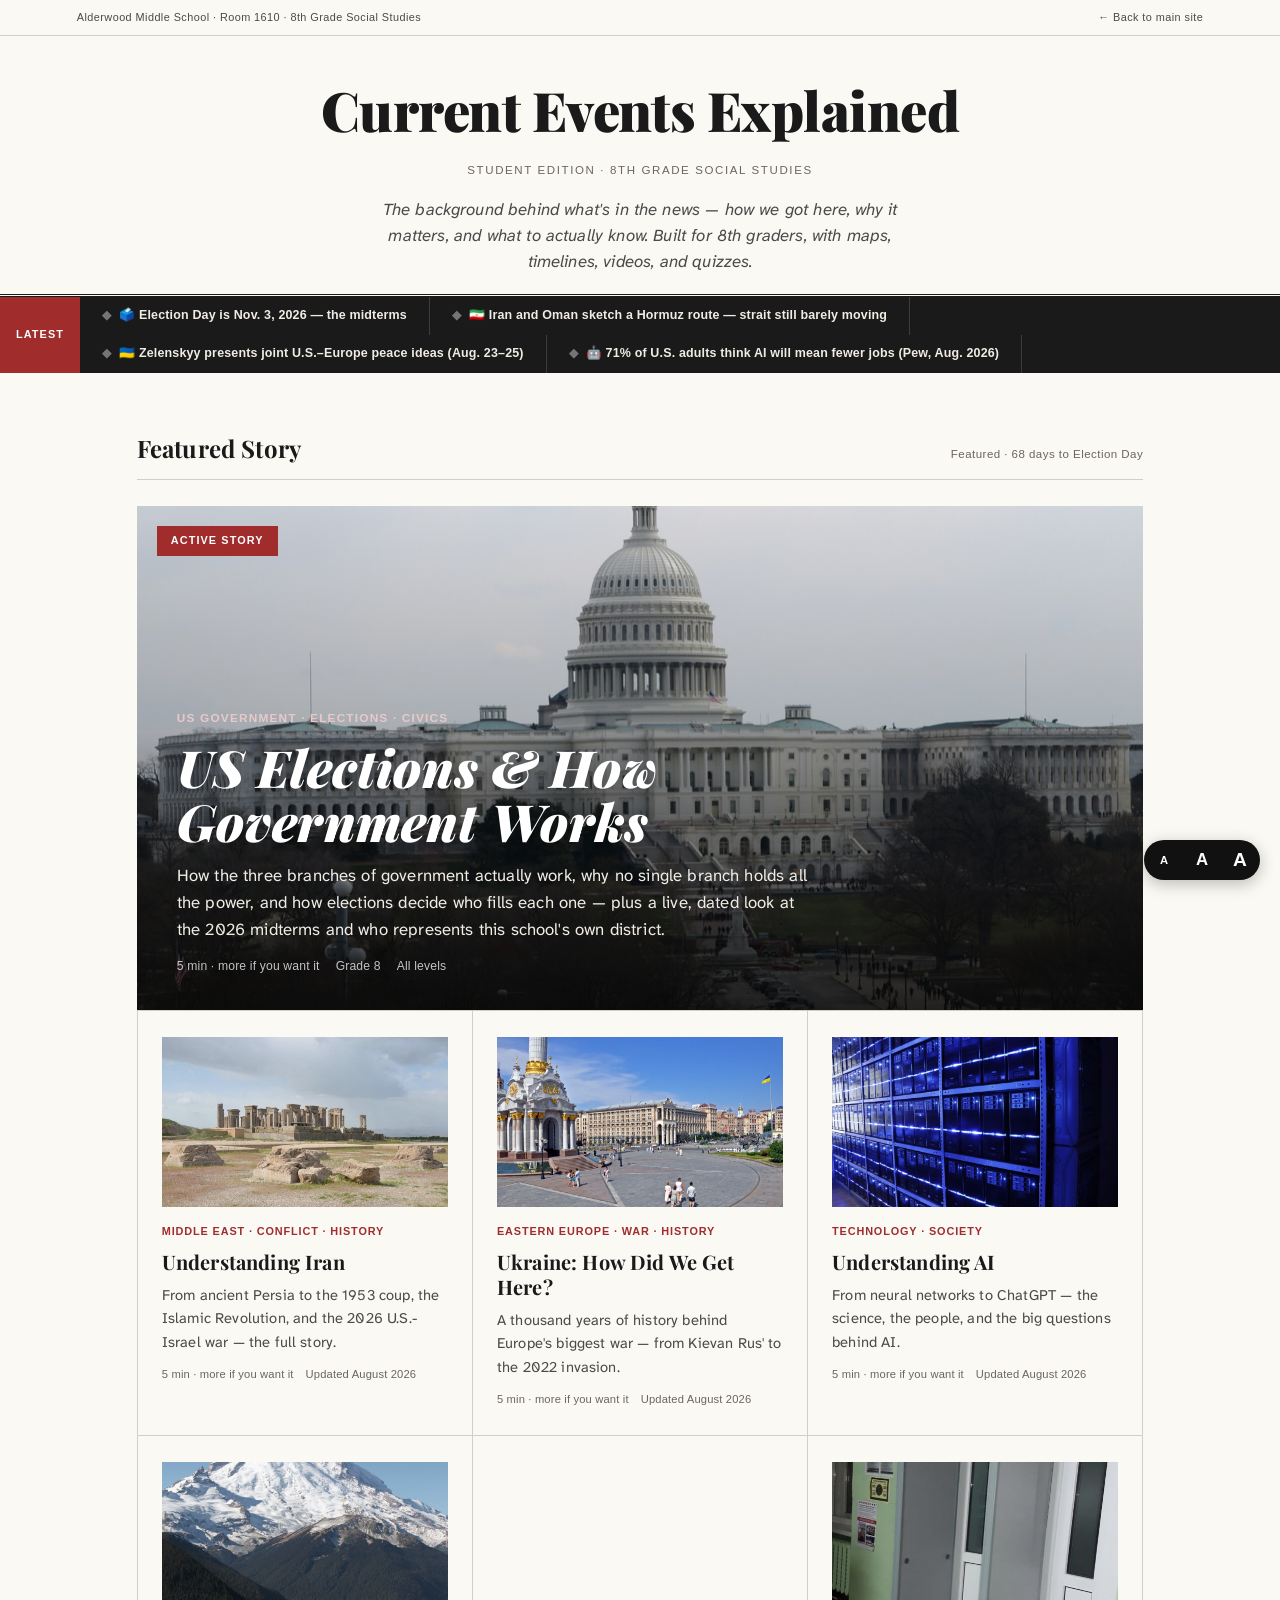
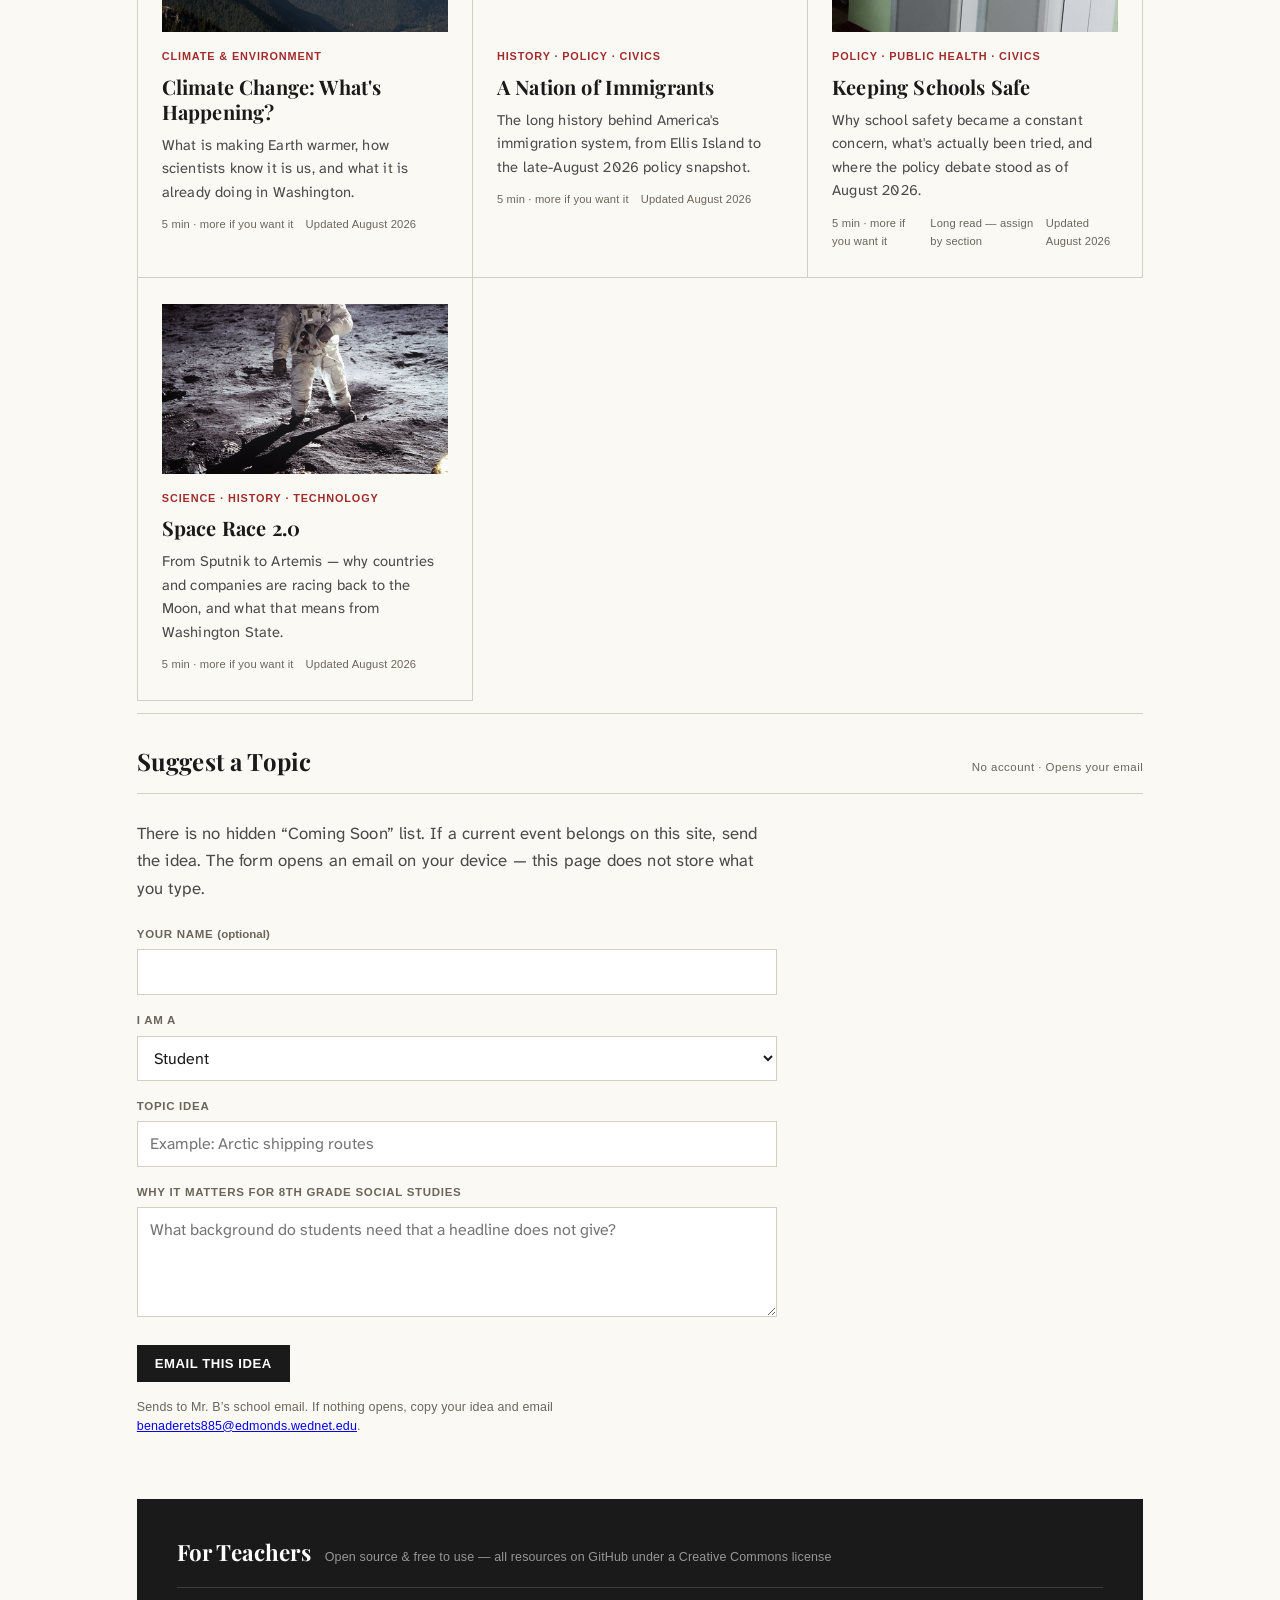
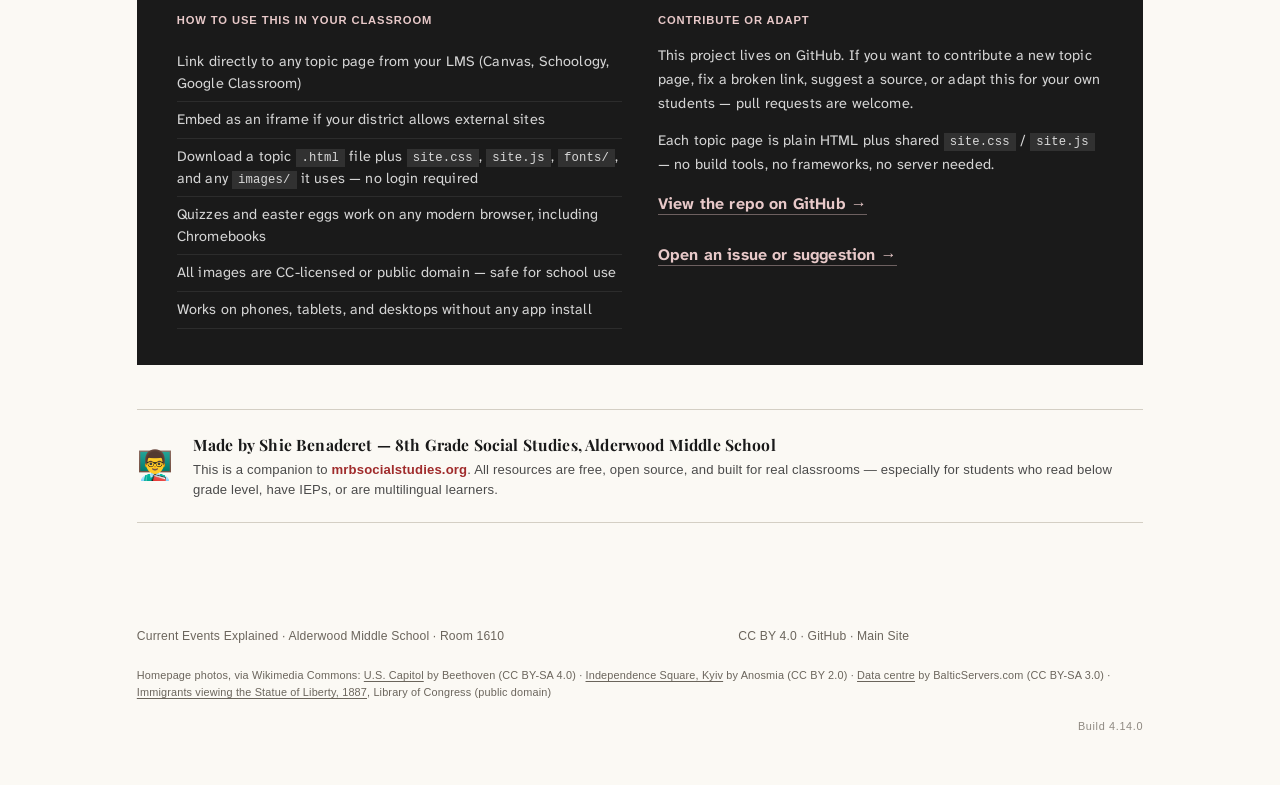
==== index.html @ 0e038664 "feat: identify and credit 5 of the 9 uncredited images by perceptual match The instruction was to ke" ====
<!DOCTYPE html>
<html lang="en">
<head>
<meta charset="UTF-8">
<meta name="viewport" content="width=device-width, initial-scale=1.0">
<title>Current Events Explained — Alderwood Middle School Social Studies</title>
<meta name="description" content="Free, student-friendly explainers on the background behind current events. Made by an 8th grade Social Studies teacher.">
<link rel="preconnect" href="https://fonts.googleapis.com">
<link rel="preconnect" href="https://fonts.gstatic.com" crossorigin>
<link href="https://fonts.googleapis.com/css2?family=Atkinson+Hyperlegible+Next:ital,wght@0,400;0,600;0,700;0,800;1,400;1,600&family=Playfair+Display:ital,wght@0,700;0,900;1,700&display=swap" rel="stylesheet">
<style>
*{box-sizing:border-box;margin:0;padding:0}
html{scroll-behavior:smooth}
:root{
  --paper:#fbf9f4; --paper-warm:#f5f1e8;
  --ink:#1a1a1a; --ink-light:#4a4a4a; --ink-faint:#6b655c;
  --rule:#d4cfc4; --rule-heavy:#1a1a1a;
  --accent:#a02c2c; --accent-ink:#6b1414; --accent-tint:#f6e9e6;
}
body{font-family:'Atkinson Hyperlegible Next','Atkinson Hyperlegible',-apple-system,Arial,sans-serif;background:var(--paper);color:var(--ink);line-height:1.6;overflow-x:hidden;overflow-wrap:break-word}

/* ══════════════ MASTHEAD ══════════════ */
.masthead-top{
  display:flex;justify-content:space-between;align-items:center;
  padding:9px 6vw;font-family:-apple-system,sans-serif;font-size:.68rem;
  letter-spacing:.04em;color:var(--ink-light);border-bottom:1px solid var(--rule);
}
.masthead-top a{color:var(--ink-light);text-decoration:none;margin-right:16px}
.masthead-top a:last-child{margin-right:0}
.masthead-top a:hover{color:var(--accent)}

.masthead{
  text-align:center;padding:30px 6vw 20px;border-bottom:3px double var(--rule-heavy);
}
.masthead .site-name{
  font-family:'Playfair Display',serif;font-weight:900;font-size:clamp(2rem,5.5vw,3.4rem);
  letter-spacing:-.01em;color:var(--ink);
}
.masthead .tagline{
  font-family:-apple-system,sans-serif;font-size:.72rem;letter-spacing:.14em;text-transform:uppercase;
  color:var(--ink-faint);margin-top:8px;
}
.masthead .subhead{
  font-family:'Atkinson Hyperlegible Next','Atkinson Hyperlegible',-apple-system,Arial,sans-serif;font-style:italic;font-size:1.05rem;
  color:var(--ink-light);max-width:560px;margin:16px auto 0;line-height:1.55;
}

/* ══════════════ TICKER ══════════════ */
.ticker{background:var(--ink);color:#fff;display:flex;align-items:stretch;flex-wrap:wrap}
.ticker-label{
  background:var(--accent);padding:9px 16px;font-family:-apple-system,sans-serif;
  font-size:.68rem;font-weight:800;letter-spacing:.1em;text-transform:uppercase;
  flex-shrink:0;display:flex;align-items:center;gap:6px;white-space:nowrap;
}
.ticker-track{flex:1;display:flex;align-items:center;min-width:0}
.ticker-inner{display:flex;flex-wrap:wrap;align-items:center;gap:0;white-space:normal}
.ticker-item{font-family:-apple-system,sans-serif;font-size:.78rem;font-weight:600;padding:9px 22px;border-right:1px solid rgba(255,255,255,.15);white-space:normal}
.ticker-item a{color:#f0ece4;text-decoration:none}
.ticker-item a:hover{color:#fff;text-decoration:underline}
.ticker-dot{color:rgba(255,255,255,.4);margin-right:8px}

main{max-width:1160px;margin:0 auto;padding:0 6vw 80px}

/* ══════════════ SECTION FLAGS ══════════════ */
.section-flag{
  display:flex;align-items:baseline;gap:14px;margin:56px 0 26px;padding-bottom:12px;
  border-bottom:1px solid var(--rule);
}
.section-flag h2{
  font-family:'Playfair Display',serif;font-weight:700;font-size:1.5rem;
}
.section-flag .flag-note{
  font-family:-apple-system,sans-serif;font-size:.72rem;color:var(--ink-faint);
  letter-spacing:.04em;margin-left:auto;
}

/* ══════════════ FEATURED STORY — the "lead," largest headline on the page ══════════════ */
.lead-story{display:block;text-decoration:none;color:inherit;position:relative}
.lead-photo{position:relative;height:56vh;min-height:340px;overflow:hidden}
.lead-photo img{width:100%;height:100%;object-fit:cover;display:block}
.lead-story:hover .lead-badge,.lead-story:focus-visible .lead-badge{background:var(--accent-ink)}
.lead-story:focus-visible{outline:3px solid var(--accent);outline-offset:3px}
.lead-photo-overlay{
  position:absolute;inset:0;
  background:linear-gradient(180deg,rgba(10,10,10,.05) 0%,rgba(10,10,10,.2) 45%,rgba(8,8,8,.85) 100%);
}
.lead-badge{
  position:absolute;top:20px;left:20px;background:var(--accent);color:#fff;
  font-family:-apple-system,sans-serif;font-size:.68rem;font-weight:800;letter-spacing:.1em;
  text-transform:uppercase;padding:6px 14px;
}
.lead-text{position:absolute;left:0;right:0;bottom:0;padding:32px 40px 34px;max-width:820px}
.lead-kicker{
  font-family:-apple-system,sans-serif;font-size:.74rem;font-weight:800;letter-spacing:.1em;
  text-transform:uppercase;color:#e8c9c9;margin-bottom:12px;
}
.lead-text h3{
  font-family:'Playfair Display',serif;font-weight:900;font-style:italic;
  font-size:clamp(2rem,4.5vw,3.2rem);line-height:1.06;color:#fff;
  text-shadow:0 2px 20px rgba(0,0,0,.35);margin-bottom:14px;
}
.lead-dek{
  font-family:'Atkinson Hyperlegible Next','Atkinson Hyperlegible',-apple-system,Arial,sans-serif;font-size:1.05rem;line-height:1.6;
  color:#f0ece4;margin-bottom:14px;max-width:640px;
}
.lead-meta{
  font-family:-apple-system,sans-serif;font-size:.76rem;color:rgba(255,255,255,.75);
  display:flex;gap:16px;flex-wrap:wrap;
}

/* ══════════════ SECOND TIER — medium blocks, flexible wrap ══════════════ */
.tier-two{display:grid;grid-template-columns:repeat(auto-fit,minmax(260px,1fr));gap:0;border-top:1px solid var(--rule);border-left:1px solid var(--rule)}
.tier-card{
  display:block;text-decoration:none;color:inherit;padding:26px 24px;
  border-right:1px solid var(--rule);border-bottom:1px solid var(--rule);
}
.tier-photo{height:170px;overflow:hidden;margin-bottom:16px}
.tier-photo img{width:100%;height:100%;object-fit:cover;display:block;filter:grayscale(15%);transition:filter .2s}
.tier-card:hover .tier-photo img{filter:grayscale(0)}
.tier-kicker{
  font-family:-apple-system,sans-serif;font-size:.68rem;font-weight:800;letter-spacing:.08em;
  text-transform:uppercase;color:var(--accent);margin-bottom:8px;
}
.tier-card h3{
  font-family:'Playfair Display',serif;font-weight:700;font-size:1.25rem;line-height:1.25;
  margin-bottom:10px;
}
.tier-card p{font-size:.92rem;line-height:1.6;color:var(--ink-light);margin-bottom:12px}
.tier-meta{font-family:-apple-system,sans-serif;font-size:.7rem;color:var(--ink-faint);display:flex;gap:12px}
@media (max-width:860px){
  .tier-two{grid-template-columns:1fr;border-left:none}
  .tier-card{border-right:none}
}

/* ══════════════ SUGGEST A TOPIC ══════════════ */
.suggest-block{margin-top:12px;padding:28px 0 8px;border-top:1px solid var(--rule)}
.suggest-lede{font-size:1.05rem;line-height:1.65;color:var(--ink-light);max-width:640px;margin:0 0 22px}
.suggest-form{display:grid;gap:16px;max-width:640px}
.suggest-form label{display:block;font-family:-apple-system,sans-serif;font-size:.72rem;font-weight:800;letter-spacing:.06em;text-transform:uppercase;color:var(--ink-faint);margin-bottom:6px}
.suggest-form input,.suggest-form select,.suggest-form textarea{
  width:100%;padding:10px 12px;border:1px solid var(--rule);background:#fff;color:var(--ink);
  font-family:'Atkinson Hyperlegible Next','Atkinson Hyperlegible',-apple-system,Arial,sans-serif;font-size:1rem;line-height:1.5;
}
.suggest-form textarea{min-height:110px;resize:vertical}
.suggest-form input:focus,.suggest-form select:focus,.suggest-form textarea:focus{
  outline:2px solid var(--accent);outline-offset:2px;border-color:var(--accent);
}
.suggest-actions{display:flex;flex-wrap:wrap;gap:12px;align-items:center;margin-top:4px}
.suggest-form button{
  background:var(--ink);color:#fff;border:none;padding:11px 18px;
  font-family:-apple-system,sans-serif;font-size:.82rem;font-weight:800;letter-spacing:.04em;
  text-transform:uppercase;cursor:pointer;
}
.suggest-form button:hover{background:var(--accent)}
.suggest-note{font-family:-apple-system,sans-serif;font-size:.78rem;color:var(--ink-faint);line-height:1.5;margin:0}
.suggest-status[hidden]{display:none}
.suggest-status{font-family:-apple-system,sans-serif;font-size:.86rem;color:var(--ink-light);line-height:1.55;margin:0}

/* ══════════════ TEACHER SECTION ══════════════ */
.teacher{margin-top:56px;padding:36px 40px;background:var(--ink);color:#f0ece4}
.teacher-head{display:flex;align-items:baseline;gap:14px;margin-bottom:24px;padding-bottom:16px;border-bottom:1px solid rgba(255,255,255,.15)}
.teacher-head h2{font-family:'Playfair Display',serif;font-weight:700;font-size:1.4rem;color:#fff}
.teacher-head p{font-family:-apple-system,sans-serif;font-size:.78rem;color:rgba(255,255,255,.55)}
.teacher-grid{display:grid;grid-template-columns:1fr 1fr;gap:36px}
.teacher-col h4{
  font-family:-apple-system,sans-serif;font-size:.7rem;font-weight:800;letter-spacing:.08em;
  text-transform:uppercase;color:#e8c9c9;margin-bottom:14px;
}
.teacher-col ul{list-style:none}
.teacher-col li{font-size:.9rem;color:rgba(255,255,255,.82);padding:7px 0;border-bottom:1px solid rgba(255,255,255,.08);line-height:1.5}
.teacher-col p{font-size:.9rem;color:rgba(255,255,255,.82);line-height:1.65;margin-bottom:14px}
.teacher-col a{color:#e8c9c9;font-weight:700;text-decoration:none;border-bottom:1px solid rgba(232,201,201,.4)}
.teacher-col a:hover{color:#fff;border-color:#fff}
.teacher-col code{background:rgba(255,255,255,.1);padding:2px 6px;font-family:monospace;font-size:.85em}
@media (max-width:760px){.teacher-grid{grid-template-columns:1fr}}

/* ══════════════ ABOUT / FOOTER ══════════════ */
.about{
  margin-top:44px;padding:22px 0;border-top:1px solid var(--rule);border-bottom:1px solid var(--rule);
  display:flex;align-items:center;gap:20px;
}
.about .avatar{font-size:1.8rem;flex-shrink:0}
.about h4{font-family:'Playfair Display',serif;font-weight:700;font-size:.98rem;margin-bottom:3px}
.about p{font-family:-apple-system,sans-serif;font-size:.82rem;color:var(--ink-light);line-height:1.55}
.about a{color:var(--accent);text-decoration:none;font-weight:700}

footer{
  max-width:1160px;margin:0 auto;padding:24px 6vw 50px;
  display:flex;justify-content:space-between;flex-wrap:wrap;gap:10px;
  font-family:-apple-system,sans-serif;font-size:.76rem;color:var(--ink-faint);
}
footer a{color:var(--ink-faint);text-decoration:none}
footer a:hover{color:var(--accent)}

</style>
<link rel="stylesheet" href="site.css?v=4.14.0">
</head>
<body>
<a class="skip-link" href="#main-content">Skip to main content</a>


<div class="masthead-top">
  <span>Alderwood Middle School · Room 1610 · 8th Grade Social Studies</span>
  <a href="https://mrbsocialstudies.org" target="_blank">← Back to main site</a>
</div>

<div class="masthead">
  <div class="site-name">Current Events Explained</div>
  <div class="tagline">Student Edition · 8th Grade Social Studies</div>
  <p class="subhead">The background behind what's in the news — how we got here, why it matters, and what to actually know. Built for 8th graders, with maps, timelines, videos, and quizzes.</p>
</div>

<div class="ticker">
  <div class="ticker-label">Latest</div>
  <div class="ticker-track"><div class="ticker-inner" id="tickerInner"></div></div>
</div>

<main id="main-content" tabindex="-1">

  <!-- ═══════════ LEAD STORY (largest headline on the page) ═══════════ -->
  <div class="section-flag" id="topics">
    <h2>Featured Story</h2>
    <span class="flag-note">Featured · 68 days to Election Day</span>
  </div>

  <a href="us-elections.html" class="lead-story" data-parts="9">
    <div class="lead-photo">
      <img src="images/capitol-featured.jpg" alt="The U.S. Capitol building's west front, Washington, D.C." onerror="this.style.background='linear-gradient(135deg,#2e3d49,#1a2a4a)'" loading="lazy" decoding="async">
      <div class="lead-photo-overlay"></div>
      <div class="lead-badge">Active Story</div>
      <div class="lead-text">
        <div class="lead-kicker">US Government · Elections · Civics</div>
        <h3>US Elections &amp; How Government Works</h3>
        <p class="lead-dek">How the three branches of government actually work, why no single branch holds all the power, and how elections decide who fills each one — plus a live, dated look at the 2026 midterms and who represents this school's own district.</p>
        <div class="lead-meta">
          <span>5 min · more if you want it</span>
          <span>Grade 8</span>
          <span>All levels</span>
        </div>
      </div>
    </div>
  </a>

  <!-- ═══════════ SECOND TIER: live topics ═══════════ -->
  <div class="tier-two">
    <a href="iran.html" class="tier-card" data-parts="10">
      <div class="tier-photo"><img src="images/persepolis.jpg" alt="Persepolis ruins, Iran" onerror="this.parentElement.style.background='linear-gradient(135deg,#a02c2c,#6b1414)'" loading="lazy" decoding="async"></div>
      <div class="tier-kicker">Middle East · Conflict · History</div>
      <h3>Understanding Iran</h3>
      <p>From ancient Persia to the 1953 coup, the Islamic Revolution, and the 2026 U.S.-Israel war — the full story.</p>
      <div class="tier-meta"><span>5 min · more if you want it</span><span>Updated August 2026</span></div>
    </a>
    <a href="ukraine.html" class="tier-card" data-parts="12">
      <div class="tier-photo"><img src="images/ukraine-card.jpg" alt="Independence Square, Kyiv, Ukraine" onerror="this.parentElement.style.background='linear-gradient(135deg,#1a1a2e,#16213e)'" loading="lazy" decoding="async"></div>
      <div class="tier-kicker">Eastern Europe · War · History</div>
      <h3>Ukraine: How Did We Get Here?</h3>
      <p>A thousand years of history behind Europe's biggest war — from Kievan Rus' to the 2022 invasion.</p>
      <div class="tier-meta"><span>5 min · more if you want it</span><span>Updated August 2026</span></div>
    </a>
    <a href="ai.html" class="tier-card" data-parts="13">
      <div class="tier-photo"><img src="images/ai-card.jpg" alt="Rows of servers in a data centre — the kind of computer room AI systems run in" onerror="this.parentElement.style.background='linear-gradient(135deg,#0f172a,#1e1b4b)'" loading="lazy" decoding="async"></div>
      <div class="tier-kicker">Technology · Society</div>
      <h3>Understanding AI</h3>
      <p>From neural networks to ChatGPT — the science, the people, and the big questions behind AI.</p>
      <div class="tier-meta"><span>5 min · more if you want it</span><span>Updated August 2026</span></div>
    </a>
    <a href="climate-change.html" class="tier-card" data-parts="10">
      <div class="tier-photo"><img src="images/mount-rainier-glaciers.jpg" alt="The glaciers of Mount Rainier, Washington" onerror="this.parentElement.style.background='linear-gradient(135deg,#2e3d49,#0d2430)'" loading="lazy" decoding="async"></div>
      <div class="tier-kicker">Climate &amp; Environment</div>
      <h3>Climate Change: What's Happening?</h3>
      <p>What is making Earth warmer, how scientists know it is us, and what it is already doing in Washington.</p>
      <div class="tier-meta"><span>5 min · more if you want it</span><span>Updated August 2026</span></div>
    </a>
    <a href="immigration.html" class="tier-card" data-parts="11">
      <div class="tier-photo"><img src="images/immigrants-statue-of-liberty-1887.jpg" alt="Immigrants on the steerage deck view the Statue of Liberty, 1887" onerror="this.parentElement.style.background='linear-gradient(135deg,#3a2f1e,#1a2a4a)'" loading="lazy" decoding="async"></div>
      <div class="tier-kicker">History · Policy · Civics</div>
      <h3>A Nation of Immigrants</h3>
      <p>The long history behind America's immigration system, from Ellis Island to the late-August 2026 policy snapshot.</p>
      <div class="tier-meta"><span>5 min · more if you want it</span><span>Updated August 2026</span></div>
    </a>
    <a href="gun-violence.html" class="tier-card" data-parts="11">
      <div class="tier-photo"><img src="images/school-metal-detector.jpg" alt="A walk-through metal detector installed at a school entrance" onerror="this.parentElement.style.background='linear-gradient(135deg,#3a4048,#1a1a1a)'" loading="lazy" decoding="async"></div>
      <div class="tier-kicker">Policy · Public Health · Civics</div>
      <h3>Keeping Schools Safe</h3>
      <p>Why school safety became a constant concern, what's actually been tried, and where the policy debate stood as of August 2026.</p>
      <div class="tier-meta"><span>5 min · more if you want it</span><span>Long read — assign by section</span><span>Updated August 2026</span></div>
    </a>
    <a href="space-race.html" class="tier-card" data-parts="9">
      <div class="tier-photo"><img src="images/space-race-card.jpg" alt="Buzz Aldrin on the Moon during Apollo 11" onerror="this.parentElement.style.background='linear-gradient(135deg,#1a1a2e,#4a3c28)'" loading="lazy" decoding="async"></div>
      <div class="tier-kicker">Science · History · Technology</div>
      <h3>Space Race 2.0</h3>
      <p>From Sputnik to Artemis — why countries and companies are racing back to the Moon, and what that means from Washington State.</p>
      <div class="tier-meta"><span>5 min · more if you want it</span><span>Updated August 2026</span></div>
    </a>
  </div>

  <section class="suggest-block" id="suggest" aria-labelledby="suggest-heading">
    <div class="section-flag" style="margin-top:0">
      <h2 id="suggest-heading">Suggest a Topic</h2>
      <span class="flag-note">No account · Opens your email</span>
    </div>
    <p class="suggest-lede">There is no hidden “Coming Soon” list. If a current event belongs on this site, send the idea. The form opens an email on your device — this page does not store what you type.</p>
    <form id="suggest-form" class="suggest-form">
      <div>
        <label for="suggest-name">Your name <span style="font-weight:600;letter-spacing:0;text-transform:none;color:var(--ink-faint)">(optional)</span></label>
        <input id="suggest-name" name="sname" type="text" autocomplete="name" maxlength="80">
      </div>
      <div>
        <label for="suggest-role">I am a</label>
        <select id="suggest-role" name="role">
          <option value="student">Student</option>
          <option value="teacher">Teacher</option>
          <option value="parent">Parent / family</option>
          <option value="other">Other</option>
        </select>
      </div>
      <div>
        <label for="suggest-topic">Topic idea</label>
        <input id="suggest-topic" name="topic" type="text" required maxlength="120" placeholder="Example: Arctic shipping routes">
      </div>
      <div>
        <label for="suggest-why">Why it matters for 8th grade Social Studies</label>
        <textarea id="suggest-why" name="why" required maxlength="800" placeholder="What background do students need that a headline does not give?"></textarea>
      </div>
      <div class="suggest-actions">
        <button type="submit">Email this idea</button>
      </div>
      <p class="suggest-note">Sends to Mr. B’s school email. If nothing opens, copy your idea and email <a href="mailto:benaderets885@edmonds.wednet.edu?subject=Current%20Events%20Explained%20%E2%80%94%20Topic%20Suggestion">benaderets885@edmonds.wednet.edu</a>.</p>
      <p class="suggest-status" id="suggest-status" hidden role="status"></p>
    </form>
  </section>

  <!-- ═══════════ TEACHER SECTION ═══════════ -->
  <div class="teacher" id="teachers">
    <div class="teacher-head">
      <h2>For Teachers</h2>
      <p>Open source &amp; free to use — all resources on GitHub under a Creative Commons license</p>
    </div>
    <div class="teacher-grid">
      <div class="teacher-col">
        <h4>How to Use This in Your Classroom</h4>
        <ul>
          <li>Link directly to any topic page from your LMS (Canvas, Schoology, Google Classroom)</li>
          <li>Embed as an iframe if your district allows external sites</li>
          <li>Download a topic <code>.html</code> file plus <code>site.css</code>, <code>site.js</code>, <code>fonts/</code>, and any <code>images/</code> it uses — no login required</li>
          <li>Quizzes and easter eggs work on any modern browser, including Chromebooks</li>
          <li>All images are CC-licensed or public domain — safe for school use</li>
          <li>Works on phones, tablets, and desktops without any app install</li>
        </ul>
      </div>
      <div class="teacher-col">
        <h4>Contribute or Adapt</h4>
        <p>This project lives on GitHub. If you want to contribute a new topic page, fix a broken link, suggest a source, or adapt this for your own students — pull requests are welcome.</p>
        <p>Each topic page is plain HTML plus shared <code>site.css</code> / <code>site.js</code> — no build tools, no frameworks, no server needed.</p>
        <a href="https://github.com/shiebenaderet/current-events" target="_blank">View the repo on GitHub →</a><br><br>
        <a href="https://github.com/shiebenaderet/current-events/issues/new" target="_blank">Open an issue or suggestion →</a>
      </div>
    </div>
  </div>

  <!-- ═══════════ ABOUT ═══════════ -->
  <div class="about">
    <span class="avatar">👨‍🏫</span>
    <div>
      <h4>Made by Shie Benaderet — 8th Grade Social Studies, Alderwood Middle School</h4>
      <p>This is a companion to <a href="https://mrbsocialstudies.org" target="_blank">mrbsocialstudies.org</a>. All resources are free, open source, and built for real classrooms — especially for students who read below grade level, have IEPs, or are multilingual learners.</p>
    </div>
  </div>

</main>

<footer>
  <span>Current Events Explained · Alderwood Middle School · Room 1610</span>
  <span>
    <a href="https://creativecommons.org/licenses/by/4.0/" target="_blank">CC BY 4.0</a> ·
    <a href="https://github.com/shiebenaderet/current-events" target="_blank">GitHub</a> ·
    <a href="https://mrbsocialstudies.org" target="_blank">Main Site</a>
  </span>
<br><span class="img-credit">Homepage photos, via Wikimedia Commons:
        <a href="https://commons.wikimedia.org/wiki/File:2018-03-25_%E2%80%93_United_States_Capitol_West_Front,_viewed_from_the_Newseum_terrace_%E2%80%93_Washington,_D.C.,_United_States.jpg" target="_blank">U.S. Capitol</a> by Beethoven (CC BY-SA 4.0) ·
        <a href="https://commons.wikimedia.org/wiki/File:Kiev%27s_Independence_Square.jpg" target="_blank">Independence Square, Kyiv</a> by Anosmia (CC BY 2.0) ·
        <a href="https://commons.wikimedia.org/wiki/File:BalticServers_data_center.jpg" target="_blank">Data centre</a> by BalticServers.com (CC BY-SA 3.0) ·
        <a href="https://commons.wikimedia.org/wiki/File:New_York_-_Welcome_to_the_land_of_freedom_-_An_ocean_steamer_passing_the_Statue_of_Liberty-_Scene_on_the_steerage_deck_-_from_a_sketch_by_a_staff_artist._LCCN97502086.jpg" target="_blank">Immigrants viewing the Statue of Liberty, 1887</a>, Library of Congress (public domain)</span>
      <br><span class="build-version">Build 4.14.0</span></footer>

<script>
const headlines = [
  {text:'🗳️ Election Day is Nov. 3, 2026 — the midterms', href:'us-elections.html', until:'2026-11-03', prefix:'🗳️ ', suffix:' until Election Day — Nov. 3, 2026 midterms'},
  {text:'🇮🇷 Iran and Oman sketch a Hormuz route — strait still barely moving', href:'iran.html'},
  {text:'🇺🇦 Zelenskyy presents joint U.S.–Europe peace ideas (Aug. 23–25)', href:'ukraine.html#now'},
  {text:'🤖 71% of U.S. adults think AI will mean fewer jobs (Pew, Aug. 2026)', href:'ai.html#jobs'},
  {text:'🔥 WA wildfires top 800,000 acres — 3rd-worst season since 2015', href:'climate-change.html'},
  {text:'🚀 NEW: Space Race 2.0 — the Moon, Mars, and who gets there', href:'space-race.html'},
];
/* A headline carrying `until` counts down instead of stating a typed number.
   This ticker previously read "68 days until Election Day", which was true
   the day it was written and wrong every day after -- the same decay the
   elections page itself had. The date is the only thing stored; the count is
   derived. If the date has passed, the plain `text` is used, which stays
   true forever. */
function tickerText(h) {
  if (!h.until) return h.text;
  const p = h.until.split('-');
  // Local midnight, not UTC: new Date('2026-11-03') parses as UTC and lands
  // a day early for every reader west of Greenwich, which is all of them.
  const target = new Date(+p[0], +p[1] - 1, +p[2]);
  const now = new Date();
  const today = new Date(now.getFullYear(), now.getMonth(), now.getDate());
  const days = Math.round((target - today) / 86400000);
  if (days > 1) return `${h.prefix}${days} days${h.suffix}`;
  if (days === 1) return `${h.prefix}1 day${h.suffix}`;
  return h.text;
}

// Four, not every one. This strip is a freshness signal, not a second
// navigation — the cards below already name every topic. (It used to
// render the list twice: the doubling existed only so the scrolling
// animation could loop without a visible seam, and the scrolling is gone.)
const all = headlines.slice(0, 4);
const inner = document.getElementById('tickerInner');
all.forEach(h => {
  const s = document.createElement('span');
  s.className = 'ticker-item';
  const dot = document.createElement('span');
  dot.className = 'ticker-dot';
  dot.textContent = '◆';
  const a = document.createElement('a');
  a.href = h.href;
  a.textContent = tickerText(h);
  s.appendChild(dot);
  s.appendChild(a);
  inner.appendChild(s);
});
</script>

<div class="a11y-controls">
  <div class="text-size-controls">
    <button class="ts-small" onclick="setTextSize('normal')" title="Normal text size" aria-label="Normal text size">A</button>
    <button class="ts-large" onclick="setTextSize('lg')" title="Larger text" aria-label="Larger text">A</button>
    <button class="ts-large" style="font-size:1.2rem" onclick="setTextSize('xl')" title="Largest text" aria-label="Largest text">A</button>
  </div>
</div>

<script src="site.js?v=4.14.0"></script>
</body>
</html>
---- site.css ----
/* Shared accessibility + chrome helpers for Current Events Explained.
   Page-specific palettes stay in each HTML file's :root (--accent, etc.). */

/* Atkinson Hyperlegible carries a little tracking well, and it aids the
   character disambiguation the face is designed for. Set here rather than in
   nine inline stylesheets: none of them declares letter-spacing on body, so
   there is no specificity fight to win.

   (No reduced-motion block here — the site already has one, further down
   under "Motion floor", and it is better than a blanket rule because it
   reasons about which animations carry information.) */
body{letter-spacing:.01em}

/* ── Shared design tokens─────────────────────────────────────────────────────
   Vocabulary, not layout. The audit of 2026-08-27 found 62 distinct font-size values
   site-wide (seven of them between .66 and .82rem), because eight self-contained pages
   each carry their own inline stylesheet and there was no shared scale to drift from.

   These are namespaced --ce-* so they can never collide with a page's own --accent,
   --ink or --paper, which stay inline and stay distinct per page (MEMORY.md §5).
   Component CSS still lives inline per page (MEMORY.md §1) — this file defines the
   words, not the sentences.

   Type is a 1.125 scale anchored on the reading size actually used in the articles
   (--ce-text-body 1.18rem), so adopting a token never changes prose size. */
:root{
  /* type */
  --ce-text-2xs: .68rem;
  --ce-text-xs:  .76rem;
  --ce-text-sm:  .86rem;
  --ce-text-md:  1rem;
  --ce-text-body:1.18rem;
  --ce-text-lg:  1.33rem;
  --ce-text-xl:  1.5rem;
  --ce-text-2xl: 2rem;

  /* spacing */
  --ce-space-1: 4px;
  --ce-space-2: 8px;
  --ce-space-3: 12px;
  --ce-space-4: 16px;
  --ce-space-6: 24px;
  --ce-space-8: 32px;

  /* radius — the site is a broadsheet, so these stay deliberately tight */
  --ce-radius-sm: 4px;
  --ce-radius:    8px;
  --ce-radius-pill: 50px;

  /* motion */
  --ce-motion-fast: .15s;
  --ce-motion-slow: .3s;
  --ce-ease: cubic-bezier(0.22, 1, 0.36, 1);

  /* the 44px touch floor, referenced rather than repeated */
  --ce-tap: 44px;
}

.skip-link{
  position:absolute;left:8px;top:-48px;z-index:10000;
  background:var(--ink,#1a1a1a);color:#fff;
  padding:var(--ce-space-2) 14px;font-family:-apple-system,sans-serif;
  font-size:var(--ce-text-sm);font-weight:700;text-decoration:none;
}
.skip-link:focus{top:8px;outline:2px solid #fff;outline-offset:2px}

.a11y-controls{
  position:fixed;bottom:20px;right:20px;z-index:9999;
  display:flex;flex-direction:column;align-items:flex-end;gap:var(--ce-space-2);
}
.text-size-controls button:focus-visible{
  outline:2px solid #fff;outline-offset:2px;
}
.text-size-controls{
  display:flex;align-items:center;gap:6px;background:#111;
  border-radius:var(--ce-radius-pill);padding:var(--ce-space-1);
  box-shadow:0 4px 16px rgba(0,0,0,.25);
}
.text-size-controls button{
  background:transparent;color:#fff;border:none;border-radius:50%;
  width:32px;height:32px;font-family:-apple-system,sans-serif;font-weight:800;
  cursor:pointer;display:flex;align-items:center;justify-content:center;
  position:relative;touch-action:manipulation;
}
/* The A/A/A controls read at 32px but are 44px to the thumb. These are the accessibility
   controls themselves, so the students most likely to need them include those with the
   least precise aim — an invisible hit area fixes that without enlarging the chrome.
   The 6px gap keeps adjacent expanded areas from overlapping into mis-taps. */
.text-size-controls button::after{
  content:'';position:absolute;top:50%;left:50%;
  transform:translate(-50%,-50%);
  width:var(--ce-tap);height:var(--ce-tap);
}
.text-size-controls button:hover{background:rgba(255,255,255,.15)}
.text-size-controls .ts-small{font-size:.7rem}
.text-size-controls .ts-large{font-size:1.05rem}

/* ── Tap-to-open vocabulary tooltips ──────────────────────────────────────────
   The per-page .term tooltip reveals on :hover / :focus only. Neither exists on a
   touchscreen, so on a school tablet the students who most need a word defined were
   the least likely to see it. site.js adds .is-open on tap; these rules mirror the
   per-page :hover reveal. Loaded after each page's inline <style>, so equal
   specificity wins here without touching eight inline stylesheets.

   The tooltip is presentational only — the real accessible name stays on the
   .term-desc span behind aria-describedby, which is untouched. */
.term{touch-action:manipulation}
.term.is-open::after{
  opacity:1;visibility:visible;transform:translateX(-50%) translateY(0);
}
.term.is-open::before{opacity:1;visibility:visible}

/* Larger comfortable tap area on coarse pointers, without shifting the text baseline. */
@media (pointer:coarse){
  .term{padding:2px 1px;margin:0 -1px}
}

body.text-lg .article p,
body.text-lg .article ul li,
body.text-lg .lead-dek,
body.text-lg .subhead,
body.text-lg .tier-card p{font-size:1.32rem}
body.text-lg .stat-pair .desc,
body.text-lg .stat-trio .desc{font-size:.9rem}
body.text-xl .article p,
body.text-xl .article ul li,
body.text-xl .lead-dek,
body.text-xl .subhead,
body.text-xl .tier-card p{font-size:1.5rem}
body.text-xl .stat-pair .desc,
body.text-xl .stat-trio .desc{font-size:1rem}

/* Motion floor. Page-local CSS declares its own animation (.shake on a wrong quiz
   answer, the homepage ticker, photo and toast transitions) and none of the eight inline
   stylesheets carry their own reduced-motion guard, so the shared layer has to cover them.

   .shake is quiz feedback rather than decoration, so it is neutralised rather than left
   running: the answer is already marked correct/incorrect in text and colour, so no
   information is lost when the movement is removed. */
@media (prefers-reduced-motion: reduce){
  html{scroll-behavior:auto}
  .ticker-inner{
    animation:none !important;transform:none !important;
  }
  .shake{animation:none !important}
  .lead-photo img,
  .tier-photo img,
  .progress-fill,
  .toast,
  .term::after,
  .term::before{animation:none !important;transition:none !important}
  .lead-story:hover .lead-photo img{transform:none !important}
}

/* ── "Before you read" entry blocks ───────────────────────────────────────────
   One per substantive section, between .sec-head and .article. Gives a student
   the section's spine and its real cost before they commit, which is what makes
   assigning individual sections workable.

   Defined here rather than in eight inline stylesheets because site.css loads
   after them: one rule, one place to change it. Colour comes from each page's
   own --accent, so the per-page palettes stay distinct. */
.before-read{
  max-width:700px;
  margin:0 auto;
  padding:18px 6vw 20px;
}
.before-read > p{
  font-family:'Atkinson Hyperlegible Next','Atkinson Hyperlegible',-apple-system,Arial,sans-serif;
  font-size:1.02rem;
  line-height:1.6;
  color:var(--ink-light,#4a4a4a);
  margin:0 0 10px;
}
.before-read > p:last-child{margin-bottom:0}

.br-head{
  display:flex !important;
  align-items:baseline;
  justify-content:space-between;
  gap:var(--ce-space-3,12px);
  margin-bottom:10px !important;
  padding-bottom:8px;
  border-bottom:1px solid var(--rule,#d4cfc4);
}
.br-head .tag{margin-bottom:0;color:var(--accent)}
.br-time{
  font-family:-apple-system,sans-serif;
  font-size:var(--ce-text-2xs,.68rem);
  font-weight:700;
  letter-spacing:.06em;
  text-transform:uppercase;
  color:var(--ink-faint,#6b655c);
  white-space:nowrap;
}
.br-first{
  font-family:-apple-system,sans-serif !important;
  font-size:var(--ce-text-xs,.76rem) !important;
  color:var(--ink-faint,#6b655c) !important;
}
.br-first a{color:var(--accent);font-weight:700}

/* The block is a quiet frame, not a card: a left rule matching .callout and
   .vocab, so it reads as part of the same editorial furniture. */
@media (min-width:701px){
  .before-read{
    border-left:3px solid var(--accent);
    padding-left:22px;
    margin-left:max(0px,calc(50vw - 350px));
    margin-right:auto;
    max-width:678px;
  }
}

/* The "Where Things Stand" pane is dark on every page, so the block inverts there.
   .on-dark rather than a page-specific selector, because all eight panes share it. */
.before-read.on-dark > p{color:var(--ink-light,#4a4a4a)}
.before-read.on-dark .br-head{border-bottom-color:var(--rule,#d4cfc4)}
.before-read.on-dark .br-time{color:var(--ink-faint,#6b655c)}
.before-read.on-dark .tag{color:var(--accent)}
@media (min-width:701px){
  .before-read.on-dark{border-left-color:var(--rule,#d4cfc4)}
}

/* ══ STUDY MODE ══════════════════════════════════════════════════════════
   Additive reading support. Reveals glosses that are already in the DOM and
   already read by screen readers; adds nothing to the prose itself.
   Spec: docs/plans/2026-08-28-study-mode-design.md */

.study-mode-toggle{
  display:inline-flex;align-items:center;gap:6px;
  padding:8px 14px;border:0;border-radius:4px;cursor:pointer;
  background:#333;color:#fff;
  font-family:-apple-system,sans-serif;font-size:.72rem;font-weight:700;
  letter-spacing:.03em;min-height:var(--ce-tap,44px);
}
.study-mode-toggle:hover{background:#222}
.study-mode-toggle.active{background:var(--accent,#a02c2c)}
.study-mode-toggle:focus-visible{outline:2px solid var(--accent,#a02c2c);outline-offset:2px}

/* Undo the sr-only clip so the definition renders inline, beside its term. */
body.study-mode .term-desc{
  position:static;width:auto;height:auto;
  padding:0;margin:0;overflow:visible;
  clip:auto;clip-path:none;white-space:normal;
  font-family:-apple-system,sans-serif;
  font-size:.84em;font-weight:400;line-height:1.5;
  color:var(--ink-light,#4a4a4a);
}
body.study-mode .term-desc::before{content:" — "}

/* The floating tooltip is redundant once the text is inline, and would
   otherwise cover the paragraph the reader is in. */
body.study-mode .term::after,
body.study-mode .term::before{display:none !important}
body.study-mode .term{border-bottom-style:solid;cursor:default}

/* Glosses promoted from a "Key Word" box (Task 4). */
body.study-mode .sm-gloss{
  font-family:-apple-system,sans-serif;
  font-size:.84em;color:var(--ink-light,#4a4a4a);
}
body.study-mode .sm-gloss::before{content:" — "}

/* Where a term occurs only inside a quotation, the gloss goes BESIDE the
   source, never inside it (S2). */
body.study-mode .sm-gloss-aside{
  margin:8px 0 0;padding:8px 12px;
  border-left:3px solid var(--accent,#a02c2c);
  font-family:-apple-system,sans-serif;
  font-size:.84rem;line-height:1.5;color:var(--ink-light,#4a4a4a);
}

/* Section bar (Task 5): fixed at the BOTTOM, not the top -- the site already
   has a sticky masthead and section-nav at the top, and body has
   overflow-x:hidden which breaks position:sticky for descendants anyway. */

/* Contrast fix: body.study-mode .term-desc inherits --ink-light (#4a4a4a),
   which is 1.96:1 on the dark panes (--ink #1a1a1a) used by .update-pane,
   .update-box and .focus-pane -- well under WCAG AA's 4.5:1. The site's
   original tooltip CSS already solved this exact problem per-page (see
   e.g. immigration.html's ".update-box .term::after{background:#fff;
   color:var(--ink)}"); this follows that precedent instead of inventing a
   new one. #d8d2c8 on #1a1a1a measures 11.58:1. */
body.study-mode .update-pane .term-desc,
body.study-mode .update-box .term-desc,
body.study-mode .focus-pane .term-desc{color:var(--ink-light, #4a4a4a)}

/* ── Study Mode, fix round 3 (append-only; every rule below overrides an
   earlier one by source order, at equal specificity) ─────────────────────

   1. DARK-PANE CONTRAST, COMPLETED. The override above covers .term-desc
   but not the two nodes study mode INJECTS, which inherit the same
   --ink-light (#4a4a4a). space-race's "Artemis" gloss lands inside
   .update-pane (background:var(--ink) = #1a1a1a) and measured 1.96:1 --
   the identical WCAG failure the .term-desc override was written to end.
   Same remedy, same colour: #d8d2c8 on #1a1a1a = 11.58:1. (On the ordinary
   page background, #4a4a4a on --paper #fbf9f4 = 8.42:1, unchanged.) */
body.study-mode .update-pane .sm-gloss,
body.study-mode .update-box .sm-gloss,
body.study-mode .focus-pane .sm-gloss,
body.study-mode .update-pane .sm-gloss-aside,
body.study-mode .update-box .sm-gloss-aside,
body.study-mode .focus-pane .sm-gloss-aside{color:var(--ink-light,#4a4a4a)}
/* Kept from when the panes were dark: --accent used to vanish against
   them. The panes are light as of 4.8.0 so --accent would now be fine, but
   the neutral rule is consistent with every other aside on the page and
   convention for a divider on dark is a translucent white. */
body.study-mode .update-pane .sm-gloss-aside,
body.study-mode .update-box .sm-gloss-aside,
body.study-mode .focus-pane .sm-gloss-aside{border-left-color:var(--rule,#d4cfc4)}

/* 2. FOCUS RING. The ring was outline:2px solid var(--accent) while
   .active sets background:var(--accent) -- the same colour, so a keyboard
   user saw NO focus indicator at all whenever Study Mode was on (1.00:1),
   and only ~1.7:1 when it was off. A white ring solves it regardless of
   which accent the page uses, so every button in this stack uses one.
   #fff measures 12.63:1
   on the inactive #333, and 5.76:1 on the lowest-contrast page accent
   (#2e6a9a, iran) -- every page clears 3:1 for a non-text indicator. */
.study-mode-toggle:focus-visible{outline:2px solid #fff;outline-offset:2px}


/* Collapsed, the bar is meant to be ONE line -- that was the design
   intent, but the base rule never set nowrap, so the collapsed bar`
   overrode nothing. Setting it here makes the collapsed state real and
   that rule live. min-width:0 is what lets a flex child ellipsis at all. */


@media (max-width:640px){
}

/* ── Progressive section unfold ─────────────────────────────────────────
   Native <details>. Closed, the <summary> is the card a student clicks;
   open, it shrinks to a slim collapse affordance and the section's own
   .sec-head resumes its role as the visual header.

   Tokens (--paper-warm, --accent-tint, --accent-ink) are defined per page
   in each topic's inline <style>, not here, and each topic themes --accent
   for itself — climate-change is green, us-elections navy. Fallbacks keep
   this readable if a page ever omits one. */
details.unfold { border-top: 1px solid var(--rule, #d4cfc4); margin: 0; }

/* A closed section shows nothing of itself: the tile menu above is how you
   get in, and leaving the summary rows visible stacked a second, identical
   list of seven under the seven tiles. The open section keeps its summary,
   which is how you close it again.

   .js-unfold is set by site.js. Without JS the summaries stay visible and
   are the only way to open a section, so the page still works. */
html.js-unfold details.unfold:not([open]) { border-top: none; }
html.js-unfold details.unfold:not([open]) > summary { display: none; }

/* With a card open, the card IS the view. The hero, the primer and the top
   menu are hidden so a student cannot scroll back up into them by accident;
   getting out is the card's own summary, or the menu at its end. Both are
   deliberate acts, which is the difference between a card and a long page.

   Not applied in print — the print stylesheet below shows everything, so a
   teacher still gets the whole topic on paper. */
html.card-open .article-hero,
html.card-open .landing,
html.card-open .landing-quiz,
html.card-open #unfoldCta { display: none; }
/* .points-bar deliberately stays: a student answering a card's quiz should
   see the points move, and that is exactly when it happens. */

/* An open card's summary is the way back, so it says where it goes. An
   unlabelled × reads as "dismiss this"; "Overview" tells a student they are
   returning to the list of parts, which is the thing they might want to
   glance at mid-card. The whole bar is one control. */
html.card-open details.unfold[open] > summary {
  opacity: 1;
  position: sticky; top: 0; z-index: 20;
  background: var(--paper, #fbf9f4);
  border-bottom: 1px solid var(--rule, #d4cfc4);
  padding: var(--ce-space-3, 12px) 6vw;
  margin-bottom: var(--ce-space-3, 12px);
}
/* Real text in the summary, hidden until a card is open — outside the card
   view the tiles are the navigation and a back link would point at nothing. */
.unfold-back { display: none; }
html.card-open details.unfold[open] > summary .unfold-back {
  display: inline;
  font-family: -apple-system, sans-serif;
  font-size: var(--ce-text-xs, .76rem);
  font-weight: 700; letter-spacing: .06em; text-transform: uppercase;
  color: var(--accent-ink, #6b1414);
  padding-right: var(--ce-space-3, 12px);
  border-right: 1px solid var(--rule, #d4cfc4);
  white-space: nowrap;
}
html.card-open details.unfold[open] > summary::after { content: none; }
html.card-open details.unfold[open] > summary .unfold-summary-title {
  font-weight: 700;
}
details.unfold > summary {
  cursor: pointer; list-style: none; padding: 1.15rem 0;
  display: flex; align-items: baseline; gap: 0.75rem;
}
details.unfold > summary::-webkit-details-marker { display: none; }
details.unfold > summary::after {
  content: '+'; margin-left: auto; font-size: 1.35rem; line-height: 1;
  color: var(--ink-faint, #6b655c);
}
details.unfold[open] > summary::after { content: '\2212'; }
.unfold-summary-title { font-weight: 600; }
.unfold-summary-time { color: var(--ink-faint, #6b655c); font-size: 0.85rem; }
details.unfold[open] > summary { padding: 0.6rem 0; opacity: 0.65; }
details.unfold[open] > summary .unfold-summary-title { font-weight: 400; }
details.unfold > summary:focus-visible {
  outline: 2px solid var(--accent, #a02c2c); outline-offset: 3px;
}

/* ── Interactive centerpiece ────────────────────────────────────────────
   One per topic page, inside the landing layer. The shell is shared; what
   goes in .centerpiece-body is the topic's own. */
.centerpiece{
  max-width:700px;margin:var(--ce-space-6,24px) auto;padding:0 6vw;
}
.centerpiece-head{
  display:flex;align-items:baseline;gap:var(--ce-space-3,12px);
  margin-bottom:var(--ce-space-3,12px);
  padding-bottom:var(--ce-space-2,8px);
  border-bottom:1px solid var(--rule,#d4cfc4);
}
.centerpiece-title{font-weight:700;font-size:var(--ce-text-lg,1.33rem)}

.centerpiece-body{
  background:var(--paper-warm,#f5f1e8);
  border:1px solid var(--rule,#d4cfc4);
  padding:var(--ce-space-4,16px);
}
.centerpiece-label{
  display:block;
  font-family:-apple-system,sans-serif;
  font-size:var(--ce-text-xs,.76rem);
  font-weight:700;letter-spacing:.06em;text-transform:uppercase;
  color:var(--ink-faint,#6b655c);
  margin-bottom:var(--ce-space-2,8px);
}
.centerpiece-body input[type=range]{
  display:block;width:100%;margin:0 0 var(--ce-space-3,12px);
  accent-color:var(--accent,#a02c2c);min-height:var(--ce-tap,44px);
}
.centerpiece-readout{
  margin:0 0 var(--ce-space-3,12px);
  font-size:var(--ce-text-md,1rem);line-height:1.5;
  color:var(--ink,#1a1a1a);
}
.centerpiece-readout b{color:var(--accent-ink,#6b1414)}

/* The SVG must not scale to the full 700px column: its labels are sized in
   viewBox units, so a wide box magnifies 9px text into headline text. This
   is what made the first build render enormous. */
.centerpiece-svg{
  display:block;width:100%;max-width:460px;height:auto;margin:0 auto;
}
.centerpiece-note{
  font-family:-apple-system,sans-serif;
  font-size:var(--ce-text-xs,.76rem);line-height:1.5;
  color:var(--ink-faint,#6b655c);
  margin-top:var(--ce-space-2,8px);
}

/* ── Top-two primary result (us-elections centerpiece) ──────────────────
   Every bar is a certified result. Party is stated as a plain label and
   never as a colour: colouring these bars red and blue would turn an
   arithmetic demonstration into a partisan image, and the point here is
   the rule, not the teams. */
.tt-list{ list-style:none; margin:0 0 var(--ce-space-4,16px); padding:0; }
.tt-row{
  display:grid;
  grid-template-columns:minmax(7em,auto) 1fr auto;
  grid-template-areas:'name bar pct' 'party bar pct';
  align-items:center;
  gap:0 var(--ce-space-3,12px);
  padding:var(--ce-space-2,8px) 0;
  border-bottom:1px solid var(--rule,#d4cfc4);
  transition:opacity var(--ce-motion-slow,.3s) var(--ce-ease,ease);
}
.tt-row:last-child{ border-bottom:none; }
.tt-name{ grid-area:name; font-weight:700; line-height:1.2; }
.tt-party{
  grid-area:party;
  font-family:-apple-system,sans-serif;
  font-size:var(--ce-text-2xs,.68rem);
  text-transform:uppercase; letter-spacing:.06em;
  color:var(--ink-faint,#6b655c);
}
.tt-bar{
  grid-area:bar; height:14px; min-width:2px;
  width:calc(var(--pct) * 1%);
  background:var(--accent,#a02c2c);
}
.tt-pct{
  grid-area:pct;
  font-family:-apple-system,sans-serif;
  font-size:var(--ce-text-sm,.86rem); font-weight:700;
  white-space:nowrap;
}

/* Eliminated. Faded rather than removed: seeing who dropped out is the
   whole lesson, and deleting them would hide the thing being taught. */
.tt-row.is-out{ opacity:.32; }
.tt-row.is-out .tt-bar{ background:var(--ink-faint,#6b655c); }

/* The cut line sits under the second row once the rule is applied. */
.tt-list.is-cut .tt-row:nth-child(2){
  border-bottom:3px solid var(--accent,#a02c2c);
}

.tt-run{
  font:inherit; font-weight:700; cursor:pointer;
  background:var(--accent,#a02c2c); color:#fff; border:none;
  padding:var(--ce-space-3,12px) var(--ce-space-6,24px);
  min-height:var(--ce-tap,44px);
}
.tt-run:hover{ background:var(--accent-ink,#6b1414); }
.tt-run:focus-visible{ outline:2px solid var(--ink,#1a1a1a); outline-offset:2px; }

/* ── Strait of Hormuz (iran centerpiece) ────────────────────────────────
   The strait is the full width of the bar and the two shipping lanes are
   drawn inside it at the SAME scale — 2 nautical miles each within 21. They
   look tiny because they are tiny, and that is the entire point of the
   figure, so nothing here may enlarge them to make them legible.

   Lane positions: two 2nmi lanes with a 2nmi median between them, centred in
   a 21nmi strait — so the pair starts at 7.5nmi (35.71%) and the second lane
   at 11.5nmi (54.76%). Widths are set by the script from the same numbers. */
.hz-map{
  height:320px; width:100%;
  border:1px solid var(--rule,#d4cfc4);
  background:var(--paper-warm,#f5f1e8);
}
@media (max-width:560px){ .hz-map{height:250px} }
.hz-note{
  font-family:-apple-system,sans-serif;
  font-size:var(--ce-text-2xs,.68rem);
  color:var(--ink-faint,#6b655c);
  margin:var(--ce-space-1,4px) 0 var(--ce-space-3,12px);
}

/* ── Slipping deadline (space-race centerpiece) ─────────────────────────
   A year axis with one marker. When a target was withdrawn and no new one
   named, the marker is hidden rather than parked on a guessed year. */
.slip-axis{
  display:flex; justify-content:space-between;
  font-family:-apple-system,sans-serif;
  font-size:var(--ce-text-xs,.76rem); font-weight:700;
  color:var(--ink-faint,#6b655c);
  margin-bottom:var(--ce-space-1,4px);
}
.slip-track{
  position:relative; height:10px;
  background:var(--rule,#d4cfc4);
  margin-bottom:var(--ce-space-4,16px);
}
.slip-marker{
  position:absolute; top:-5px; left:0;
  width:4px; height:20px;
  background:var(--accent,#a02c2c);
  transform:translateX(-2px);
  transition:left var(--ce-motion-slow,.3s) var(--ce-ease,ease);
}
.slip-controls{
  display:flex; gap:var(--ce-space-2,8px);
  margin-bottom:var(--ce-space-3,12px);
}
.slip-btn{
  font:inherit; font-weight:700; cursor:pointer;
  background:var(--paper,#fbf9f4); color:var(--ink,#1a1a1a);
  border:1px solid var(--rule,#d4cfc4);
  padding:var(--ce-space-2,8px) var(--ce-space-4,16px);
  min-height:var(--ce-tap,44px);
}
.slip-btn:hover:not(:disabled){ background:var(--accent-tint,#f6e9e6); }
.slip-btn:disabled{ opacity:.4; cursor:not-allowed; }
.slip-btn:focus-visible{ outline:2px solid var(--accent,#a02c2c); outline-offset:2px; }

/* ── State rate comparison (gun-violence centerpiece) ───────────────────
   One scale, one marker, no colour coding by anything but position. A
   heat-map palette here would imply a judgement the data does not make. */
.centerpiece-body select{
  display:block; width:100%; font:inherit;
  padding:var(--ce-space-2,8px) var(--ce-space-3,12px);
  min-height:var(--ce-tap,44px);
  border:1px solid var(--rule,#d4cfc4);
  background:var(--paper,#fbf9f4); color:var(--ink,#1a1a1a);
  margin-bottom:var(--ce-space-4,16px);
}
.rate-track{
  position:relative; height:10px;
  background:linear-gradient(90deg,var(--rule,#d4cfc4),var(--ink-faint,#6b655c));
}
.rate-marker{
  position:absolute; top:-6px; left:0;
  width:4px; height:22px;
  background:var(--accent,#a02c2c);
  transform:translateX(-2px);
  transition:left var(--ce-motion-slow,.3s) var(--ce-ease,ease);
}
.rate-ends{
  display:flex; justify-content:space-between;
  font-family:-apple-system,sans-serif;
  font-size:var(--ce-text-2xs,.68rem);
  color:var(--ink-faint,#6b655c);
  margin:var(--ce-space-1,4px) 0 var(--ce-space-3,12px);
}

/* ── Nearest-neighbour demo (ai centerpiece) ────────────────────────────
   Examples are real buttons positioned over the canvas, so the whole thing
   is keyboard-operable and each one announces what it is and whether it is
   switched on. The canvas is decorative: everything it shows is also said
   in the readout. */
.teach-plot{
  position:relative; width:100%; max-width:300px; margin:0 auto;
  border:1px solid var(--rule,#d4cfc4); background:var(--paper,#fbf9f4);
}
.teach-plot canvas{ display:block; width:100%; height:auto; }
.teach-points{ position:absolute; inset:0; }
.teach-pt{
  position:absolute; width:18px; height:18px; padding:0;
  transform:translate(-50%,50%);
  border:2px solid var(--paper,#fbf9f4);
  border-radius:50%;
  background:var(--c,#1a1a1a);
  cursor:pointer;
}
.teach-pt.is-off{ background:transparent; border-color:var(--ink-faint,#6b655c); }
.teach-pt:focus-visible{ outline:2px solid var(--ink,#1a1a1a); outline-offset:2px; }
/* 18px reads small but the tap target is the 44px floor. */
.teach-pt::after{
  content:''; position:absolute; top:50%; left:50%;
  transform:translate(-50%,-50%);
  width:var(--ce-tap,44px); height:var(--ce-tap,44px);
}
.teach-axis{
  display:flex; justify-content:space-between;
  max-width:300px; margin:var(--ce-space-1,4px) auto var(--ce-space-3,12px);
  font-family:-apple-system,sans-serif;
  font-size:var(--ce-text-2xs,.68rem); color:var(--ink-faint,#6b655c);
}
.teach-controls{
  display:flex; gap:var(--ce-space-2,8px); flex-wrap:wrap;
  margin-bottom:var(--ce-space-3,12px);
}

/* The primer's own quiz. Sits at the end of the primer, above the tiles,
   so the student meets a choice — check what you just read, or go pick a
   part — instead of scrolling into more prose. */
.landing-quiz{
  max-width:700px;margin:0 auto;padding:0 6vw var(--ce-space-4,16px);
  display:flex;justify-content:center;
}

/* ── Section tiles ──────────────────────────────────────────────────────
   After the primer, the student picks a part rather than scrolling into a
   wall. Tiles are flat and equal-weight on purpose: no "recommended next"
   accent, because the choosing is the point. A tile checks when its quiz
   has been answered — right or wrong. The check records that the student
   worked the part; Discovery Points already track how well, separately. */
.unfold-cta { max-width: 700px; margin: 2.5rem auto 3rem; padding: 0 6vw; }
.unfold-cta[hidden] { display: none; }

.unfold-tiles-head {
  font-family: -apple-system, sans-serif;
  font-size: var(--ce-text-xs, .76rem);
  font-weight: 700; letter-spacing: .1em; text-transform: uppercase;
  color: var(--accent-ink, #6b1414);
  margin: 0 0 var(--ce-space-3, 12px);
  padding-bottom: var(--ce-space-2, 8px);
  border-bottom: 1px solid var(--rule, #d4cfc4);
}

.unfold-tiles {
  display: grid; gap: var(--ce-space-3, 12px);
  grid-template-columns: repeat(auto-fill, minmax(210px, 1fr));
}

.unfold-tile {
  display: grid;
  grid-template-columns: 1.4em 1fr;
  grid-template-areas: 'check title' '.     time';
  align-items: start;
  gap: 2px var(--ce-space-2, 8px);
  text-align: left; cursor: pointer; font: inherit;
  color: var(--ink, #1a1a1a);
  background: var(--paper-warm, #f5f1e8);
  border: 1px solid var(--rule, #d4cfc4);
  border-left: 3px solid var(--accent, #a02c2c);
  padding: var(--ce-space-3, 12px) var(--ce-space-4, 16px);
  min-height: var(--ce-tap, 44px);
  transition: background var(--ce-motion-fast, .15s) var(--ce-ease, ease);
}
.unfold-tile:hover { background: var(--accent-tint, #f6e9e6); }
.unfold-tile:focus-visible {
  outline: 2px solid var(--accent, #a02c2c); outline-offset: 2px;
}

.unfold-tile-check {
  grid-area: check; color: var(--accent, #a02c2c);
  font-weight: 800; line-height: 1.3;
}
.unfold-tile-title { grid-area: title; font-weight: 600; line-height: 1.3; }
.unfold-tile-time {
  grid-area: time;
  font-family: -apple-system, sans-serif;
  font-size: var(--ce-text-xs, .76rem);
  color: var(--ink-faint, #6b655c);
}

/* Progress on a homepage card. Injected by site.js only once a student has
   actually finished something on that topic. */
.tier-progress{
  font-weight:700;color:var(--accent-ink,#6b1414);
}

/* Key People / Videos / Dig Deeper. Same tile, quieter: they are reference
   a student browses, not a part of the argument, so they should not compete
   with the seven that are. */
.unfold-tile.is-extra {
  background: transparent;
  border-left-color: var(--rule, #d4cfc4);
}
.unfold-tile.is-extra .unfold-tile-title {
  font-weight: 400; color: var(--ink-light, #4a4a4a);
}

/* Three states, because two were not enough: Videos and Dig Deeper carry no
   quiz, so a done-only mark left them permanently blank however often a
   student opened them.

   opened  — a dot. You have been here.
   done    — a check. You have been here and answered its quiz.

   Both recede rather than celebrate: the student's attention belongs on
   what they have not read yet. */
.unfold-tile.is-seen {
  background: transparent;
}
.unfold-tile.is-seen .unfold-tile-check { color: var(--ink-faint, #6b655c); }

.unfold-tile.is-done {
  background: transparent;
  border-left-color: var(--rule, #d4cfc4);
}
.unfold-tile.is-done .unfold-tile-title { font-weight: 400; }

/* The menu repeated at the end of a section. Set off with a rule above it so
   finishing a card reads as an ending, not as more page. */
.unfold-cta-end {
  border-top: 3px double var(--rule, #d4cfc4);
  padding-top: var(--ce-space-6, 24px);
  margin-top: var(--ce-space-6, 24px);
}
/* The card you are already in. Still clickable — it just closes and reopens —
   but it should not invite you to re-read what you just finished. */
.unfold-tile.is-current { opacity: .45; }

@media print {
  .unfold-cta, .unfold-cta-end { display: none; }
}

/* A teacher printing the topic must get the whole topic. No JS involved. */
@media print {
  details.unfold > summary { display: none; }
  details.unfold > *:not(summary) { display: block !important; }
  .unfold-cta { display: none; }
}

/* ═══════════════════════════════════════════════════════════════════════
   CANONICAL TYPE SCALE — one value per property, for all eight topic pages
   ═══════════════════════════════════════════════════════════════════════

   Each topic page carries its own inline <style>, and over eight builds the
   supporting scale drifted into two camps: ai / climate-change / iran /
   space-race / ukraine on one set of values, gun-violence / immigration /
   us-elections on a slightly smaller set, with space-race a third variant in
   a few places. 41 selector/property pairs disagreed. Body text never did —
   .article p has been 1.18rem/1.75 everywhere — so the drift was invisible
   in the paragraph and obvious in everything around it: headings a step
   smaller, timelines a step tighter, stat numbers a step shorter.

   Resolved here rather than in eight inline stylesheets because site.css
   loads last on every page, so equal specificity wins without touching them
   — the same mechanism the .term touch rules above already rely on. Editing
   eight copies is how the Source Serif replacement missed 32 declarations in
   v4.0.0: two variants existed and only one was found.

   Canonical = the climate-change camp. climate-change is the flagship of the
   editorial redesign, so its scale is the intended one, and it is the larger
   of the two nearly everywhere — which is the right direction for a class
   reading below grade level.

   Two deliberate departures from that camp, both noted at the rule.
*/

.article-hero h1 { font-size: clamp(2.6rem, 6.5vw, 4.6rem); line-height: 1.04; margin-bottom: 22px; }
.article-hero .dek { font-size: clamp(1.05rem, 2vw, 1.3rem); max-width: 640px; margin: 0 auto 24px; }

/* Camp B cleared 80px at the top for .section-nav, which was fixed-position.
   v4.0.0 removed that nav's markup from every page and left the CSS behind,
   so on those three pages this is now 80px of empty space above the title
   reserved for an element that no longer renders. */
.article-hero-inner { padding: 0 6vw 64px; }

.sec-head h2 { font-size: clamp(1.7rem, 3.4vw, 2.3rem); line-height: 1.15; }
.article h3 { font-size: 1.4rem; margin: 38px 0 16px; }
.article p { margin: 0 0 24px; }
.article p.lede::first-letter { font-size: 5.4rem; }

.update-head h2 { font-size: 1.8rem; }
.update-box h3 { font-size: 1.3rem; }
.update-box p { font-size: 1.02rem; }
.update-badge { font-size: .68rem; }
.update-pane-inner { max-width: 900px; }

.tl-body h4 { font-size: 1.1rem; }
.tl-body p { font-size: 1rem; }
.tl-body img { max-width: 280px; }
.tl-year { font-size: 1.1rem; }

.stat-line .num { font-size: 3.2rem; }
.stat-pair .num, .stat-trio .num { font-size: 2.4rem; }
.stat-pair .desc, .stat-trio .desc { font-size: .8rem; }
.rc-title { font-size: 1.08rem; }

/* Departure 1 — the larger of the two, from the gun-violence camp. This is a
   tap target on a school tablet, and 13px padding makes it about 40px tall
   against 35px. WCAG 2.2 SC 2.5.8 asks for 24px; clearing it is not a reason
   to take the smaller of two values you already have. */
.quiz-toggle { font-size: .86rem; padding: 13px 24px; }

/* Departure 2 — .term::after, the hover/tap definition bubble, is the one
   place a blanket rule here would have caused a regression, so it is scoped
   by breakpoint instead.

   Every page defines a @media (max-width:600px) rule for this bubble. A
   media query adds no specificity, so an unscoped rule in site.css — later
   in the cascade, equal specificity — would have overridden all eight of
   them and capped the bubble at 240px on phones. That is the definition
   popup for glossed words, on the devices the students actually use.

   Checking that turned up a real bug behind the drift. Four pages
   (climate-change, gun-violence, immigration, space-race) pin the bubble
   with left:0 / translateX(0) so it cannot run off the edge of a narrow
   screen; ai, iran, ukraine and us-elections still center it and let it
   reach 70vw, which is the overflow v3.3.0 fixed — on half the pages. The
   mobile rule below carries that fix to the other four. */
@media (min-width: 601px) {
  .term::after { max-width: min(240px, 70vw); font-size: .78rem; }
}
@media (max-width: 600px) {
  .term::after {
    left: 0;
    transform: translateX(0) translateY(4px);
    max-width: min(240px, 70vw);
  }
}

/* A list whose items are a glossed term plus its definition.

   Three glossed terms in one sentence read fine by default, because
   .term-desc is screen-reader-only there. In Study Mode every definition is
   un-clipped inline, and the sentence becomes a 77-word run-on with three
   parallel items buried in it — which screen-reader users get in every
   state. The definitions stay exactly as they were; only the placement
   changes, so each term and its definition get a line of their own. */
.term-list {
  list-style: none;
  margin: 0 0 24px;
  padding: 0;
}
.term-list > li {
  padding: 10px 0 10px 16px;
  border-left: 3px solid var(--rule, #d4cfc4);
  margin-bottom: 10px;
}
.term-list > li:last-child { margin-bottom: 0; }
/* In Study Mode the definition follows its term on the same line; give it a
   line of its own so the term stays scannable down the left edge. */
body.study-mode .term-list > li .term-desc { display: block; margin-top: 4px; }
body.study-mode .term-list > li .term-desc::before { content: none; }

/* ── .before-read inside a pane ───────────────────────────────────────────
   The rule above positions this block with margin-left:max(0px, calc(50vw -
   350px)), which aligns its left edge with the centred 700px .article column.
   That is right when the block sits in a full-width section — which is where
   the 47 "plain" ones sit.

   The 8 .on-dark ones do not. They sit inside .update-pane-inner (900px) or
   .focus-pane-inner (700px), both already centred, and a viewport-relative
   margin inside an already-centred parent compounds: on a 1900px screen it
   adds ~600px of left margin inside a 900px box, shoving the block to the
   right and squeezing the text into what is left. That is the broken
   "Where Things Stand" layout.

   Fixed by container, not by the .on-dark colour modifier — the bug is about
   where the block sits, not what colour it is. Higher specificity than the
   rule above, so order does not matter. */
.update-pane-inner .before-read,
.focus-pane-inner .before-read {
  margin-left: 0;
  margin-right: 0;
}

@media (min-width: 701px) {
  .update-pane-inner .before-read,
  .focus-pane-inner .before-read {
    /* The pane runs to 900px. At 1.02rem that is a ~110-character line,
       well past the 80 ceiling and the ~55 measured optimum, so the block
       keeps its own measure and lets the rule mark its left edge. */
    max-width: 62ch;
    padding-left: 22px;
    padding-right: 0;
  }
}

/* ── The dated mini-timeline ──────────────────────────────────────────────
   Reported as "dense timeline", and measurably so. .mini-tl-text carried no
   width cap, so inside a 900px pane it ran about 116 characters per line —
   past the WCAG 80 ceiling and double the ~55 optimum — set at .86rem with
   only 14px between items. Three lines of small type at full pane width,
   stacked tight, is the wall of text in the screenshot.

   Nothing is removed here: same events, same words, same sources. The text
   gets a measure, a size closer to the body, and room between entries. */
.mini-tl { gap: var(--ce-space-6, 24px); }

.mini-tl-text {
  max-width: 64ch;
  font-size: .95rem;
  line-height: 1.6;
}

/* A date is a label, not prose — align it with the first line of the entry
   rather than letting baseline alignment drift on a wrapped entry. */
.mini-tl-item { align-items: start; }
.mini-tl-date { padding-top: .15em; }
.mini-tl-dot { margin-top: .45em; }

/* "[Al Jazeera]" was breaking across lines and stranding "Jazeera]" on its
   own, which reads as a typo rather than a citation. */
.cite-inline { white-space: nowrap; }

/* "Copy link to this section", in the end-of-card menu. Quiet: it is a
   teacher's tool sitting in a student's page, so it should be findable
   without competing with the tiles above it. */
.unfold-link {
  display: inline-block;
  margin-top: var(--ce-space-4, 16px);
  padding: 8px 14px;
  min-height: var(--ce-tap, 44px);
  font-family: -apple-system, sans-serif;
  font-size: var(--ce-text-xs, .76rem);
  font-weight: 600;
  letter-spacing: .04em;
  color: var(--ink-light, #4a4a4a);
  background: transparent;
  border: 1px solid var(--rule, #d4cfc4);
  border-radius: var(--ce-radius-sm, 4px);
  cursor: pointer;
}
.unfold-link:hover {
  color: var(--ink, #1a1a1a);
  border-color: var(--ink-light, #4a4a4a);
}
.unfold-link:focus-visible {
  outline: 2px solid var(--accent, #a02c2c);
  outline-offset: 2px;
}
/* The menu is hidden until a card is open, so the button follows it. */
@media print { .unfold-link { display: none; } }

/* ══ VERTICAL TIMELINE ═══════════════════════════════════════════════════
   One system for BOTH timeline components:
     .tl-item     the long historical timeline (12 of them, ai's is 19 entries)
     .mini-tl-item the compact dated list inside a Situation Update pane

   They were two unrelated inventions. They are now one layout at two
   weights, so a reader meets the same idea twice rather than two ideas.

   ── Why the container has to break out ──
   The first attempt at alternating entries failed for an arithmetic reason
   worth recording. Timelines live inside .article, which is max-width:700px
   AND padding:22px 6vw — so at a 1400px viewport the content box is only
   ~530px. Splitting that in two gave ~30 characters a line.

   Alternation needs roughly twice the width of the measure it wants to keep.
   So on a wide screen the timeline steps outside the prose column: negative
   margins cancel .article's 6vw padding and then reclaim more, taking it to
   about 1080px. Negative margins rather than the usual
   translateX(-50%) full-bleed trick, because a transform on an ancestor
   makes position:sticky stop working — and the jump strip inside is sticky.

   Below that width there is no room for two columns and the whole thing
   stacks on one side of the spine, which is also what print gets. */

.tl-wrap,
.mini-tl {
  position: relative;
  /* .mini-tl is display:flex + gap in the page stylesheets. Flex fights the
     50%-width alternation below, and its gap would double up with the item
     margins, so the shared system owns the layout for both. */
  display: block;
}

/* The spine. Left edge when stacked, dead centre once alternating. */
.tl-wrap::before,
.mini-tl::before {
  content: '';
  position: absolute;
  top: 0;
  bottom: 0;
  left: 8px;
  width: 2px;
  margin-left: -1px;
  background: var(--rule, #d4cfc4);
}
.mini-tl::before { background: var(--rule, #d4cfc4); }

.tl-item,
.mini-tl-item {
  position: relative;
  display: block;
  margin: 0 0 var(--ce-space-8, 32px);
  padding: 0 0 0 36px;
  border-bottom: none;
}
.tl-item:last-child,
.mini-tl-item:last-child { margin-bottom: 0; }

/* The dot, centred ON the spine rather than beside it: the spine sits at
   left:8px, so a 16px dot at left:0 has its centre at 8px too. */
.tl-item::before,
.mini-tl-dot {
  content: '';
  position: absolute;
  left: 0;
  top: .5em;
  width: 16px;
  height: 16px;
  margin: 0;
  border-radius: 50%;
  background: var(--paper, #faf8f5);
  border: 3px solid var(--accent, #a02c2c);
  box-sizing: border-box;
  z-index: 1;
}
.mini-tl-dot { background: var(--paper-warm, #f5f1e8); }

/* The year as a tab on the entry, not a column to scan across to. */
.tl-year,
.mini-tl-date {
  display: inline-block;
  width: auto;
  margin: 0 0 var(--ce-space-2, 8px);
  padding: 4px 12px;
  background: var(--accent, #a02c2c);
  color: #fff;
  font-size: .82rem;
  letter-spacing: .02em;
  border-radius: var(--ce-radius-sm, 4px);
  flex-shrink: 0;
}

.tl-body,
.mini-tl-text {
  display: block;
  padding: var(--ce-space-4, 16px) var(--ce-space-6, 24px);
  background: var(--surface, #fff);
  border: 1px solid var(--rule-soft, #e6e2da);
  border-radius: var(--ce-radius, 8px);
}
.tl-body > :last-child { margin-bottom: 0; }
.mini-tl-text {
  background: var(--surface, #fff);
  border-color: var(--rule-soft, #e6e2da);
}

/* ── ALTERNATING, once there is width for it ─────────────────────────────
   1180px is the floor: below it the breakout would reach the viewport edge
   and the two columns would be too narrow to read, which is the mistake
   this replaces. */
@media (min-width: 1180px) {
  .tl-wrap {
    /* cancel .article's 6vw padding, then reclaim 190px a side: ~1080px */
    margin-inline: calc(-6vw - 190px);
  }
  .tl-wrap::before,
  .mini-tl::before { left: 50%; }

  .tl-item,
  .mini-tl-item {
    width: 50%;
    padding: 0;
    margin-bottom: var(--ce-space-8, 32px);
  }
  /* Odd entries left of the spine, even entries right. */
  .tl-item:nth-child(odd),
  .mini-tl-item:nth-child(odd) {
    margin-left: 0;
    padding-right: 40px;
    text-align: right;
  }
  .tl-item:nth-child(even),
  .mini-tl-item:nth-child(even) {
    margin-left: 50%;
    padding-left: 40px;
  }
  /* The dot's centre lands on the item's inner edge, which IS the spine. */
  .tl-item:nth-child(odd)::before,
  .mini-tl-item:nth-child(odd) .mini-tl-dot { left: auto; right: -8px; }
  .tl-item:nth-child(even)::before,
  .mini-tl-item:nth-child(even) .mini-tl-dot { left: -8px; }

  /* Prose reads left-aligned on both sides. A ragged left edge is harder to
     read; the right alignment is for the year tab, not the paragraph. */
  .tl-item:nth-child(odd) .tl-body,
  .mini-tl-item:nth-child(odd) .mini-tl-text { text-align: left; }
}

/* Phones: the whole width is the measure, so give the text back the space
   the card chrome takes. 6vw padding plus a 36px indent plus 48px of card
   padding leaves about 30 characters on a 390px screen; this gets it to
   about 38, which is a normal mobile measure. */
@media (max-width: 600px) {
  .tl-item,
  .mini-tl-item { padding-left: 26px; }
  .tl-body,
  .mini-tl-text { padding: 14px 16px; }
  .tl-item::before,
  .mini-tl-dot { width: 14px; height: 14px; }
  .tl-wrap::before,
  .mini-tl::before { left: 7px; }
}

/* ── The jump strip ── */
.tl-jump {
  position: sticky;
  z-index: 5;
  display: flex;
  flex-wrap: wrap;
  gap: 6px;
  margin-bottom: var(--ce-space-6, 24px);
  padding: 10px 0;
  background: var(--paper, #faf8f5);
  border-bottom: 1px solid var(--rule, #d4cfc4);
}
.tl-jump-label {
  font-family: -apple-system, sans-serif;
  font-size: var(--ce-text-2xs, .68rem);
  font-weight: 700;
  letter-spacing: .08em;
  text-transform: uppercase;
  color: var(--ink-faint, #6b655c);
  align-self: center;
  margin-right: var(--ce-space-2, 8px);
}
.tl-jump button {
  font-family: -apple-system, sans-serif;
  font-size: var(--ce-text-xs, .76rem);
  font-weight: 600;
  padding: 6px 10px;
  color: var(--ink-light, #4a4a4a);
  background: transparent;
  border: 1px solid var(--rule, #d4cfc4);
  border-radius: var(--ce-radius-sm, 4px);
  cursor: pointer;
  white-space: nowrap;
}
.tl-jump button:hover {
  color: var(--accent, #a02c2c);
  border-color: var(--accent, #a02c2c);
}
.tl-jump button:focus-visible {
  outline: 2px solid var(--accent, #a02c2c);
  outline-offset: 2px;
}
.tl-jump button[aria-current="true"] {
  color: #fff;
  background: var(--accent, #a02c2c);
  border-color: var(--accent, #a02c2c);
}

/* The panes are light as of 4.8.0, so the furniture inside them no longer
   inverts — it only sits on a slightly warmer ground than the page. */
.update-pane .tl-jump,
.focus-pane .tl-jump { background: var(--paper-warm, #f5f1e8); }
.update-pane .tl-body,
.focus-pane .tl-body {
  background: var(--surface, #fff);
  border-color: var(--rule-soft, #e6e2da);
}
.update-pane .tl-item::before,
.focus-pane .tl-item::before { background: var(--paper-warm, #f5f1e8); }

/* On paper the whole timeline is already in front of the reader: no jump
   strip, no breakout, one column. */
@media print {
  .tl-jump { display: none; }
  .tl-wrap { margin-inline: 0; }
  .tl-wrap::before,
  .mini-tl::before { left: 8px; }
  .tl-item,
  .mini-tl-item,
  .tl-item:nth-child(odd),
  .tl-item:nth-child(even),
  .mini-tl-item:nth-child(odd),
  .mini-tl-item:nth-child(even) {
    width: auto;
    margin-left: 0;
    padding: 0 0 0 36px;
    text-align: left;
  }
  .tl-item:nth-child(odd)::before,
  .tl-item:nth-child(even)::before,
  .mini-tl-item:nth-child(odd) .mini-tl-dot,
  .mini-tl-item:nth-child(even) .mini-tl-dot { left: 0; right: auto; }
}


/* The build number, in every footer.

   GitHub Pages serves site.css with max-age=600 and no fingerprint in the
   filename, so a browser that already has the file keeps using it: a shipped
   change can be live on the server and invisible in the browser at the same
   time, with nothing on the page to say which you are looking at. That
   happened with the 4.4.0 timeline.

   tools/stamp_version.py writes this from VERSION and also appends
   ?v=<version> to every local asset, which is the part that actually busts
   the cache. This line is how a person confirms it without devtools. */
.build-version {
  display: inline-block;
  margin-top: 6px;
  font-family: -apple-system, sans-serif;
  font-size: var(--ce-text-2xs, .68rem);
  letter-spacing: .06em;
  color: var(--ink-faint, #6b655c);
  opacity: .75;
}

/* Photo attribution in the footer.

   The homepage card images cannot carry their own credit: each sits inside
   <a class="tier-card">, so a credit link within the card would be a nested
   <a> -- invalid, and it would break the card as a link target. The footer
   is where the credit can be a real link.

   Sized down and muted because it is a legal obligation rather than
   something a student is meant to read, but it stays selectable, linked,
   and above the AA contrast floor -- a credit nobody can read is not a
   credit. */
.img-credit {
  flex-basis: 100%;
  margin-top: 10px;
  font-family: -apple-system, sans-serif;
  font-size: var(--ce-text-2xs, .68rem);
  line-height: 1.6;
  color: var(--ink-faint, #6b655c);
}
.img-credit a {
  color: var(--ink-faint, #6b655c);
  text-decoration: underline;
  text-underline-offset: 2px;
}
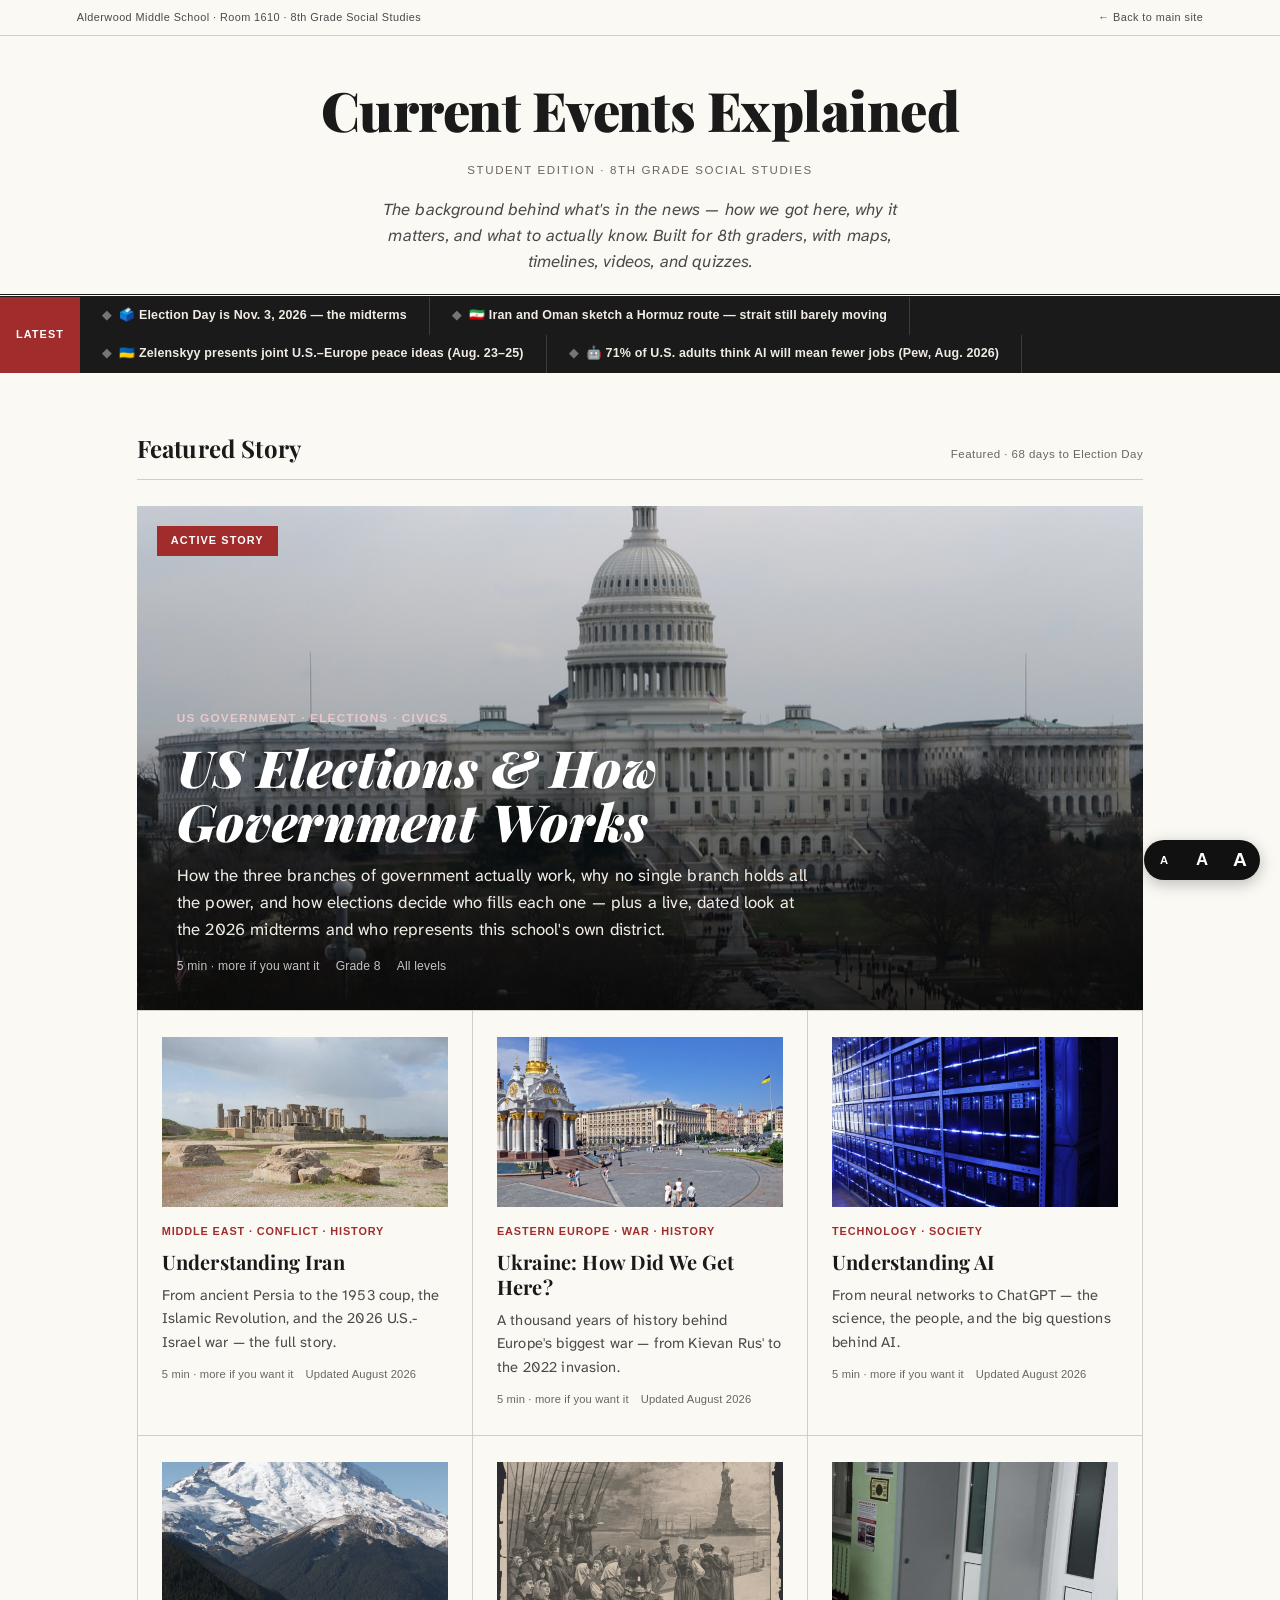
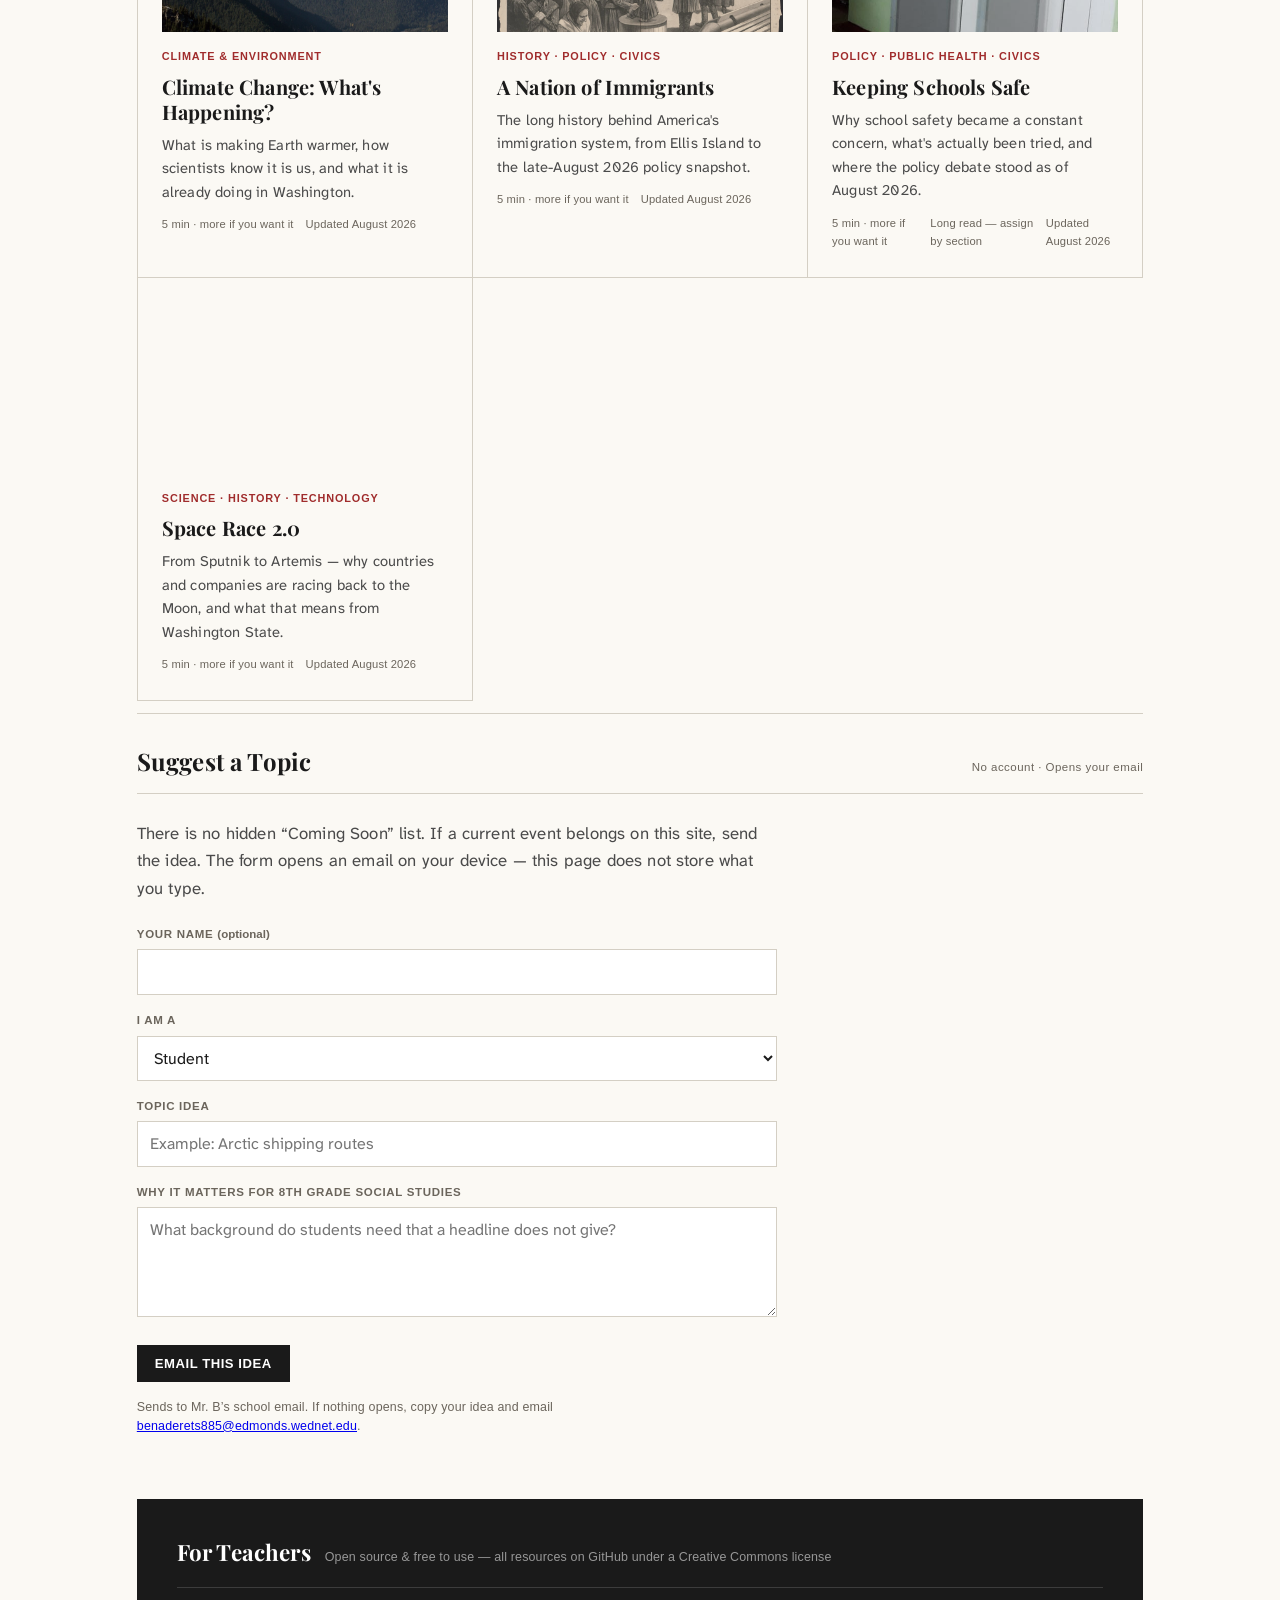
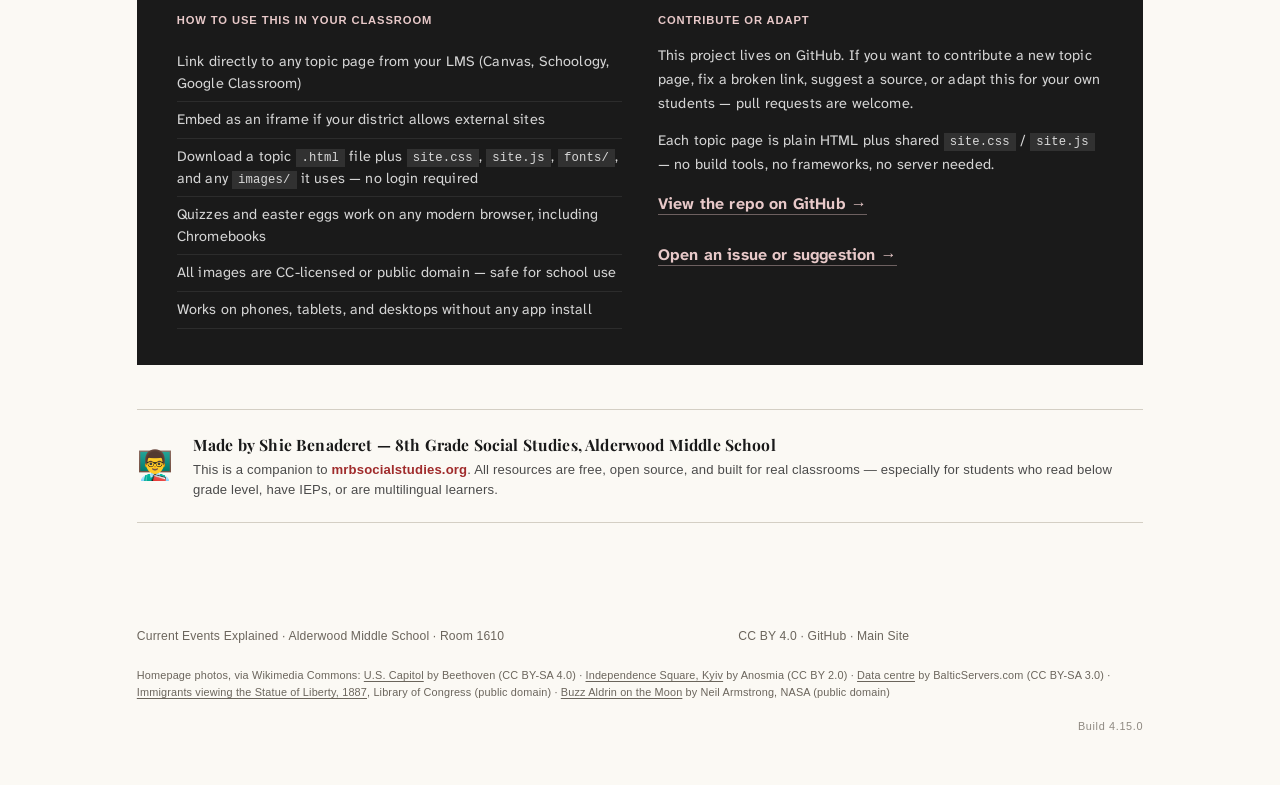
==== commit 80b4aa5b: "feat: no image on the site is silent about its source any more   83 images: 74 credited - 9 disclose" ====
--- a/index.html
+++ b/index.html
@@ -193,7 +193,7 @@
 footer a:hover{color:var(--accent)}
 
 </style>
-<link rel="stylesheet" href="site.css?v=4.14.0">
+<link rel="stylesheet" href="site.css?v=4.15.0">
 </head>
 <body>
 <a class="skip-link" href="#main-content">Skip to main content</a>
@@ -380,8 +380,9 @@
         <a href="https://commons.wikimedia.org/wiki/File:2018-03-25_%E2%80%93_United_States_Capitol_West_Front,_viewed_from_the_Newseum_terrace_%E2%80%93_Washington,_D.C.,_United_States.jpg" target="_blank">U.S. Capitol</a> by Beethoven (CC BY-SA 4.0) ·
         <a href="https://commons.wikimedia.org/wiki/File:Kiev%27s_Independence_Square.jpg" target="_blank">Independence Square, Kyiv</a> by Anosmia (CC BY 2.0) ·
         <a href="https://commons.wikimedia.org/wiki/File:BalticServers_data_center.jpg" target="_blank">Data centre</a> by BalticServers.com (CC BY-SA 3.0) ·
-        <a href="https://commons.wikimedia.org/wiki/File:New_York_-_Welcome_to_the_land_of_freedom_-_An_ocean_steamer_passing_the_Statue_of_Liberty-_Scene_on_the_steerage_deck_-_from_a_sketch_by_a_staff_artist._LCCN97502086.jpg" target="_blank">Immigrants viewing the Statue of Liberty, 1887</a>, Library of Congress (public domain)</span>
-      <br><span class="build-version">Build 4.14.0</span></footer>
+        <a href="https://commons.wikimedia.org/wiki/File:New_York_-_Welcome_to_the_land_of_freedom_-_An_ocean_steamer_passing_the_Statue_of_Liberty-_Scene_on_the_steerage_deck_-_from_a_sketch_by_a_staff_artist._LCCN97502086.jpg" target="_blank">Immigrants viewing the Statue of Liberty, 1887</a>, Library of Congress (public domain) ·
+        <a href="https://commons.wikimedia.org/wiki/File:Aldrin_Apollo_11_original.jpg" target="_blank">Buzz Aldrin on the Moon</a> by Neil Armstrong, NASA (public domain)</span>
+      <br><span class="build-version">Build 4.15.0</span></footer>
 
 <script>
 const headlines = [
@@ -441,6 +442,6 @@
   </div>
 </div>
 
-<script src="site.js?v=4.14.0"></script>
+<script src="site.js?v=4.15.0"></script>
 </body>
 </html>
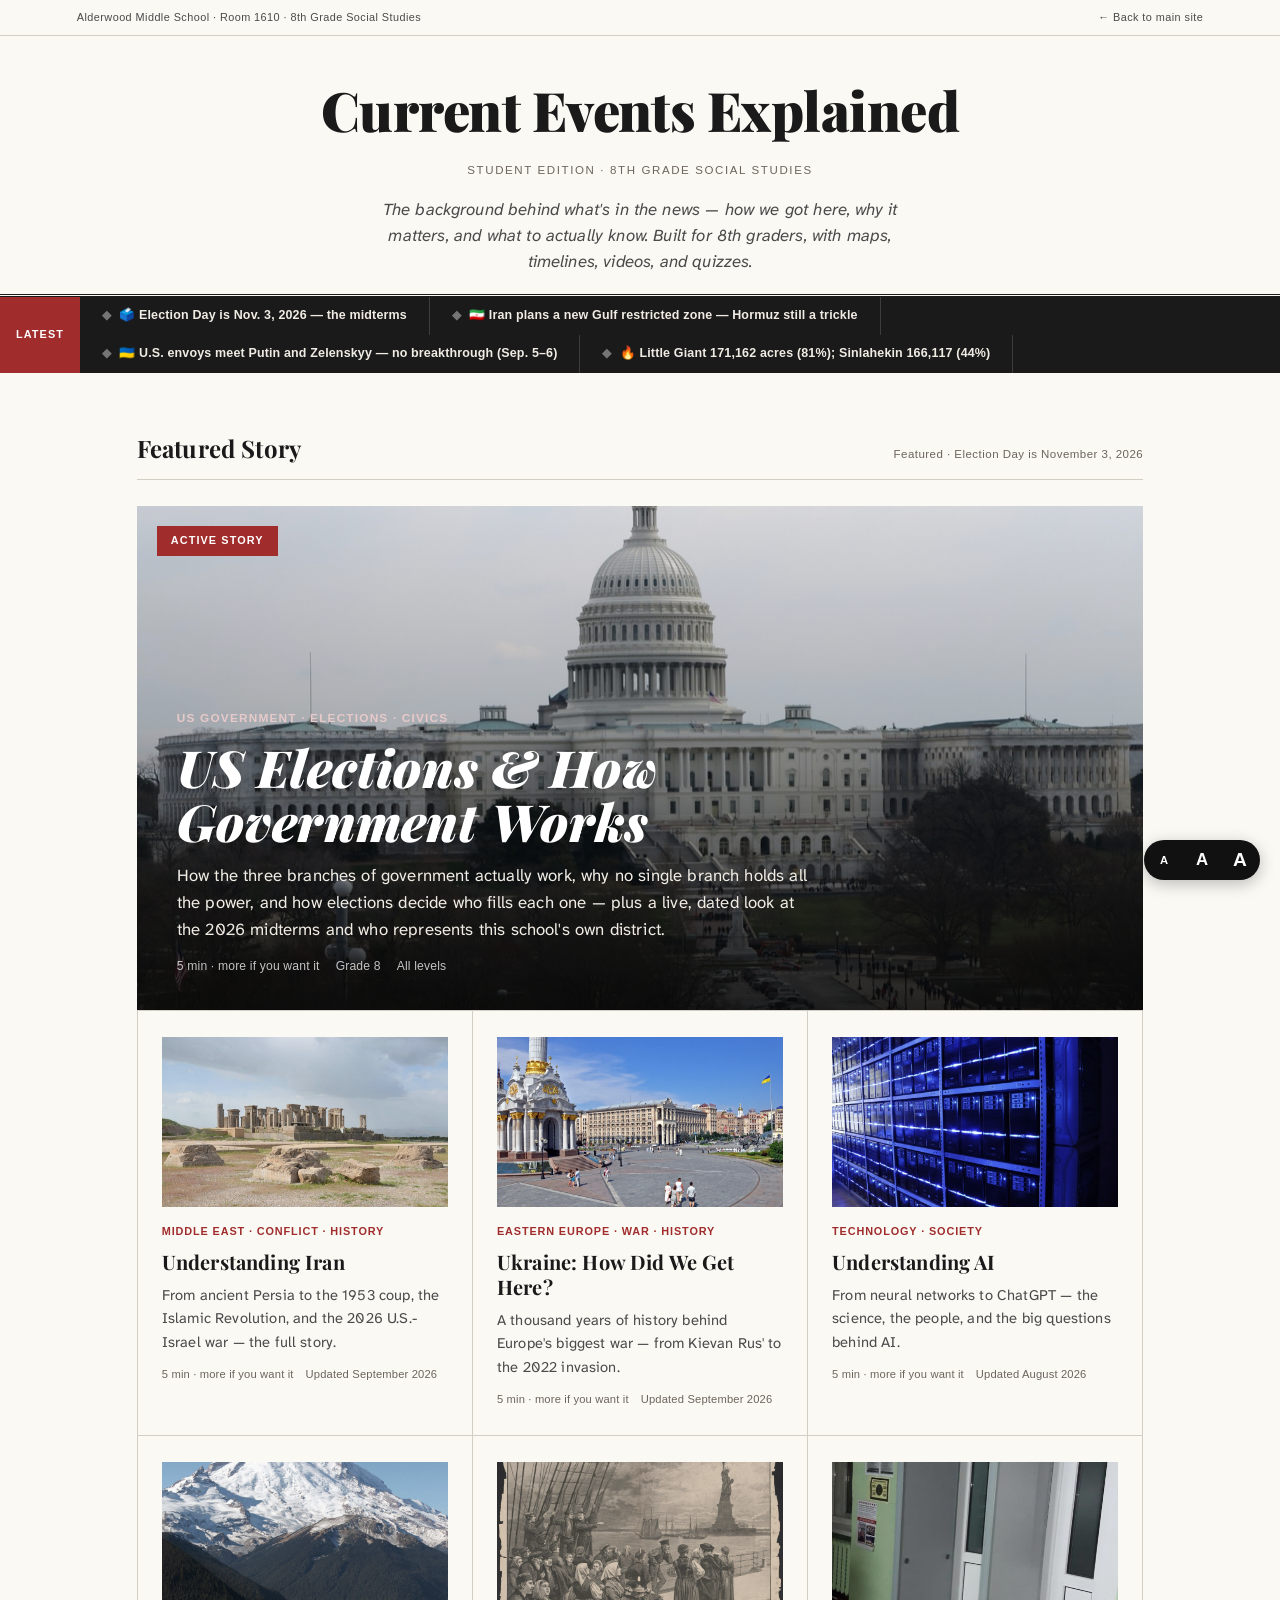
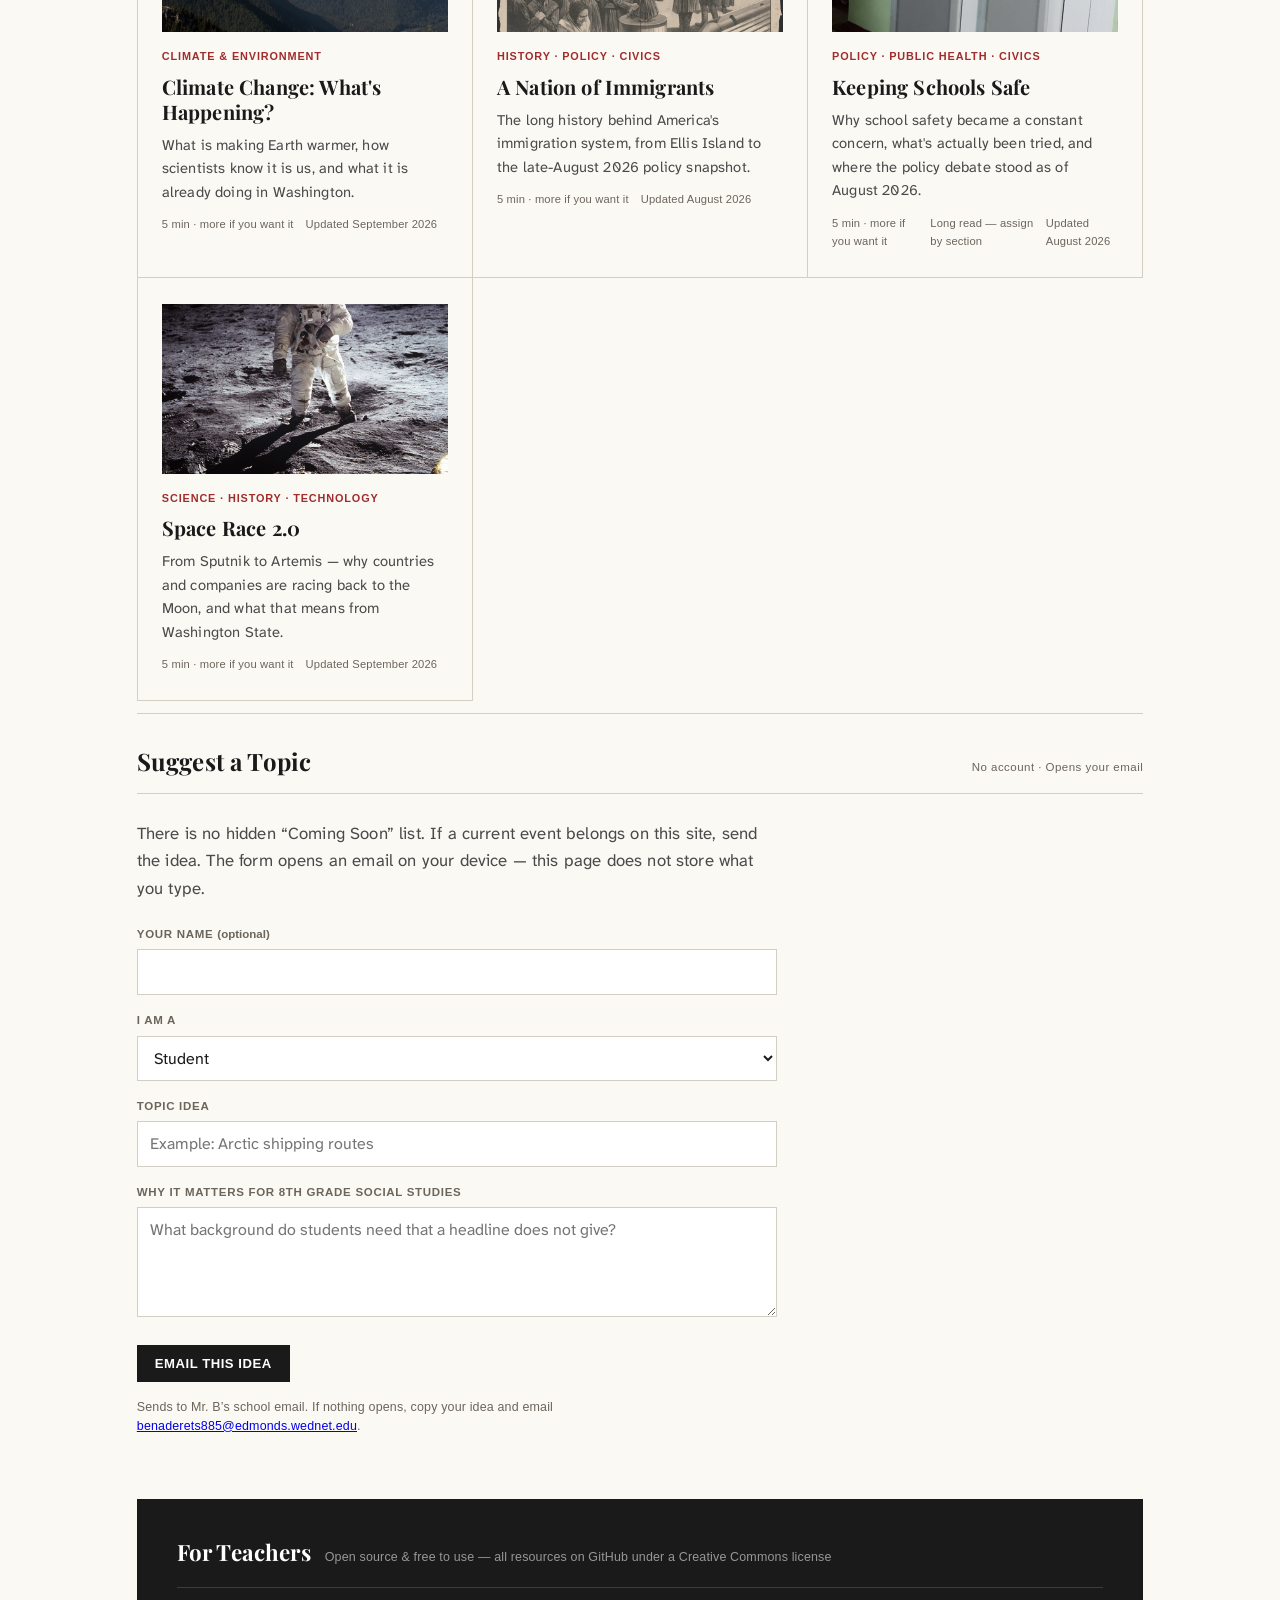
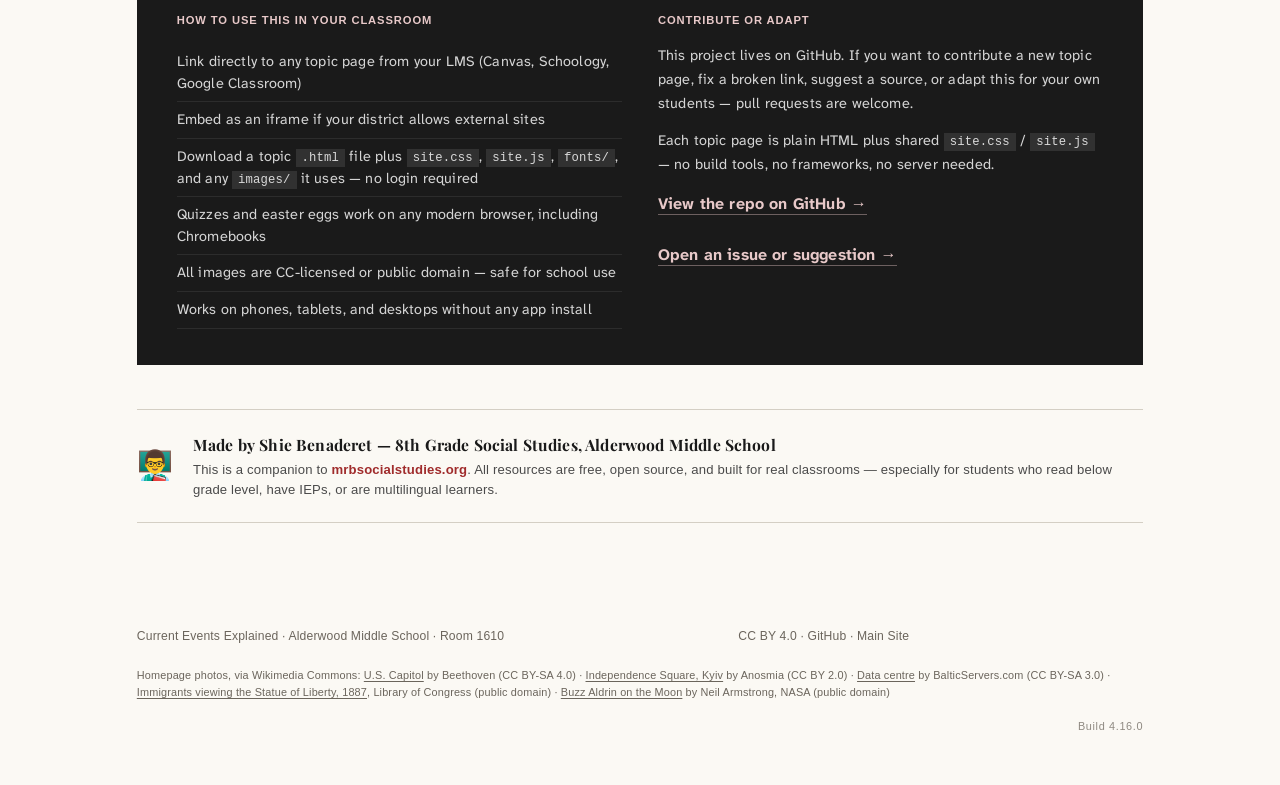
==== commit 5ac69ccf: "Refresh September 7, 2026 snapshots on pages the news actually moved (v4.16.0) Iran: restricted-zone" ====
--- a/index.html
+++ b/index.html
@@ -193,7 +193,7 @@
 footer a:hover{color:var(--accent)}
 
 </style>
-<link rel="stylesheet" href="site.css?v=4.15.0">
+<link rel="stylesheet" href="site.css?v=4.16.0">
 </head>
 <body>
 <a class="skip-link" href="#main-content">Skip to main content</a>
@@ -220,7 +220,7 @@
   <!-- ═══════════ LEAD STORY (largest headline on the page) ═══════════ -->
   <div class="section-flag" id="topics">
     <h2>Featured Story</h2>
-    <span class="flag-note">Featured · 68 days to Election Day</span>
+    <span class="flag-note">Featured · <span class="days-until" data-until="2026-11-03">Election Day is November 3, 2026</span></span>
   </div>
 
   <a href="us-elections.html" class="lead-story" data-parts="9">
@@ -248,14 +248,14 @@
       <div class="tier-kicker">Middle East · Conflict · History</div>
       <h3>Understanding Iran</h3>
       <p>From ancient Persia to the 1953 coup, the Islamic Revolution, and the 2026 U.S.-Israel war — the full story.</p>
-      <div class="tier-meta"><span>5 min · more if you want it</span><span>Updated August 2026</span></div>
+      <div class="tier-meta"><span>5 min · more if you want it</span><span>Updated September 2026</span></div>
     </a>
     <a href="ukraine.html" class="tier-card" data-parts="12">
       <div class="tier-photo"><img src="images/ukraine-card.jpg" alt="Independence Square, Kyiv, Ukraine" onerror="this.parentElement.style.background='linear-gradient(135deg,#1a1a2e,#16213e)'" loading="lazy" decoding="async"></div>
       <div class="tier-kicker">Eastern Europe · War · History</div>
       <h3>Ukraine: How Did We Get Here?</h3>
       <p>A thousand years of history behind Europe's biggest war — from Kievan Rus' to the 2022 invasion.</p>
-      <div class="tier-meta"><span>5 min · more if you want it</span><span>Updated August 2026</span></div>
+      <div class="tier-meta"><span>5 min · more if you want it</span><span>Updated September 2026</span></div>
     </a>
     <a href="ai.html" class="tier-card" data-parts="13">
       <div class="tier-photo"><img src="images/ai-card.jpg" alt="Rows of servers in a data centre — the kind of computer room AI systems run in" onerror="this.parentElement.style.background='linear-gradient(135deg,#0f172a,#1e1b4b)'" loading="lazy" decoding="async"></div>
@@ -269,7 +269,7 @@
       <div class="tier-kicker">Climate &amp; Environment</div>
       <h3>Climate Change: What's Happening?</h3>
       <p>What is making Earth warmer, how scientists know it is us, and what it is already doing in Washington.</p>
-      <div class="tier-meta"><span>5 min · more if you want it</span><span>Updated August 2026</span></div>
+      <div class="tier-meta"><span>5 min · more if you want it</span><span>Updated September 2026</span></div>
     </a>
     <a href="immigration.html" class="tier-card" data-parts="11">
       <div class="tier-photo"><img src="images/immigrants-statue-of-liberty-1887.jpg" alt="Immigrants on the steerage deck view the Statue of Liberty, 1887" onerror="this.parentElement.style.background='linear-gradient(135deg,#3a2f1e,#1a2a4a)'" loading="lazy" decoding="async"></div>
@@ -290,7 +290,7 @@
       <div class="tier-kicker">Science · History · Technology</div>
       <h3>Space Race 2.0</h3>
       <p>From Sputnik to Artemis — why countries and companies are racing back to the Moon, and what that means from Washington State.</p>
-      <div class="tier-meta"><span>5 min · more if you want it</span><span>Updated August 2026</span></div>
+      <div class="tier-meta"><span>5 min · more if you want it</span><span>Updated September 2026</span></div>
     </a>
   </div>
 
@@ -382,16 +382,16 @@
         <a href="https://commons.wikimedia.org/wiki/File:BalticServers_data_center.jpg" target="_blank">Data centre</a> by BalticServers.com (CC BY-SA 3.0) ·
         <a href="https://commons.wikimedia.org/wiki/File:New_York_-_Welcome_to_the_land_of_freedom_-_An_ocean_steamer_passing_the_Statue_of_Liberty-_Scene_on_the_steerage_deck_-_from_a_sketch_by_a_staff_artist._LCCN97502086.jpg" target="_blank">Immigrants viewing the Statue of Liberty, 1887</a>, Library of Congress (public domain) ·
         <a href="https://commons.wikimedia.org/wiki/File:Aldrin_Apollo_11_original.jpg" target="_blank">Buzz Aldrin on the Moon</a> by Neil Armstrong, NASA (public domain)</span>
-      <br><span class="build-version">Build 4.15.0</span></footer>
+      <br><span class="build-version">Build 4.16.0</span></footer>
 
 <script>
 const headlines = [
   {text:'🗳️ Election Day is Nov. 3, 2026 — the midterms', href:'us-elections.html', until:'2026-11-03', prefix:'🗳️ ', suffix:' until Election Day — Nov. 3, 2026 midterms'},
-  {text:'🇮🇷 Iran and Oman sketch a Hormuz route — strait still barely moving', href:'iran.html'},
-  {text:'🇺🇦 Zelenskyy presents joint U.S.–Europe peace ideas (Aug. 23–25)', href:'ukraine.html#now'},
+  {text:'🇮🇷 Iran plans a new Gulf restricted zone — Hormuz still a trickle', href:'iran.html'},
+  {text:'🇺🇦 U.S. envoys meet Putin and Zelenskyy — no breakthrough (Sep. 5–6)', href:'ukraine.html#now'},
+  {text:'🔥 Little Giant 171,162 acres (81%); Sinlahekin 166,117 (44%)', href:'climate-change.html'},
   {text:'🤖 71% of U.S. adults think AI will mean fewer jobs (Pew, Aug. 2026)', href:'ai.html#jobs'},
-  {text:'🔥 WA wildfires top 800,000 acres — 3rd-worst season since 2015', href:'climate-change.html'},
-  {text:'🚀 NEW: Space Race 2.0 — the Moon, Mars, and who gets there', href:'space-race.html'},
+  {text:'🚀 Artemis III docking test: no earlier than June 2027', href:'space-race.html'},
 ];
 /* A headline carrying `until` counts down instead of stating a typed number.
    This ticker previously read "68 days until Election Day", which was true
@@ -442,6 +442,6 @@
   </div>
 </div>
 
-<script src="site.js?v=4.15.0"></script>
+<script src="site.js?v=4.16.0"></script>
 </body>
 </html>
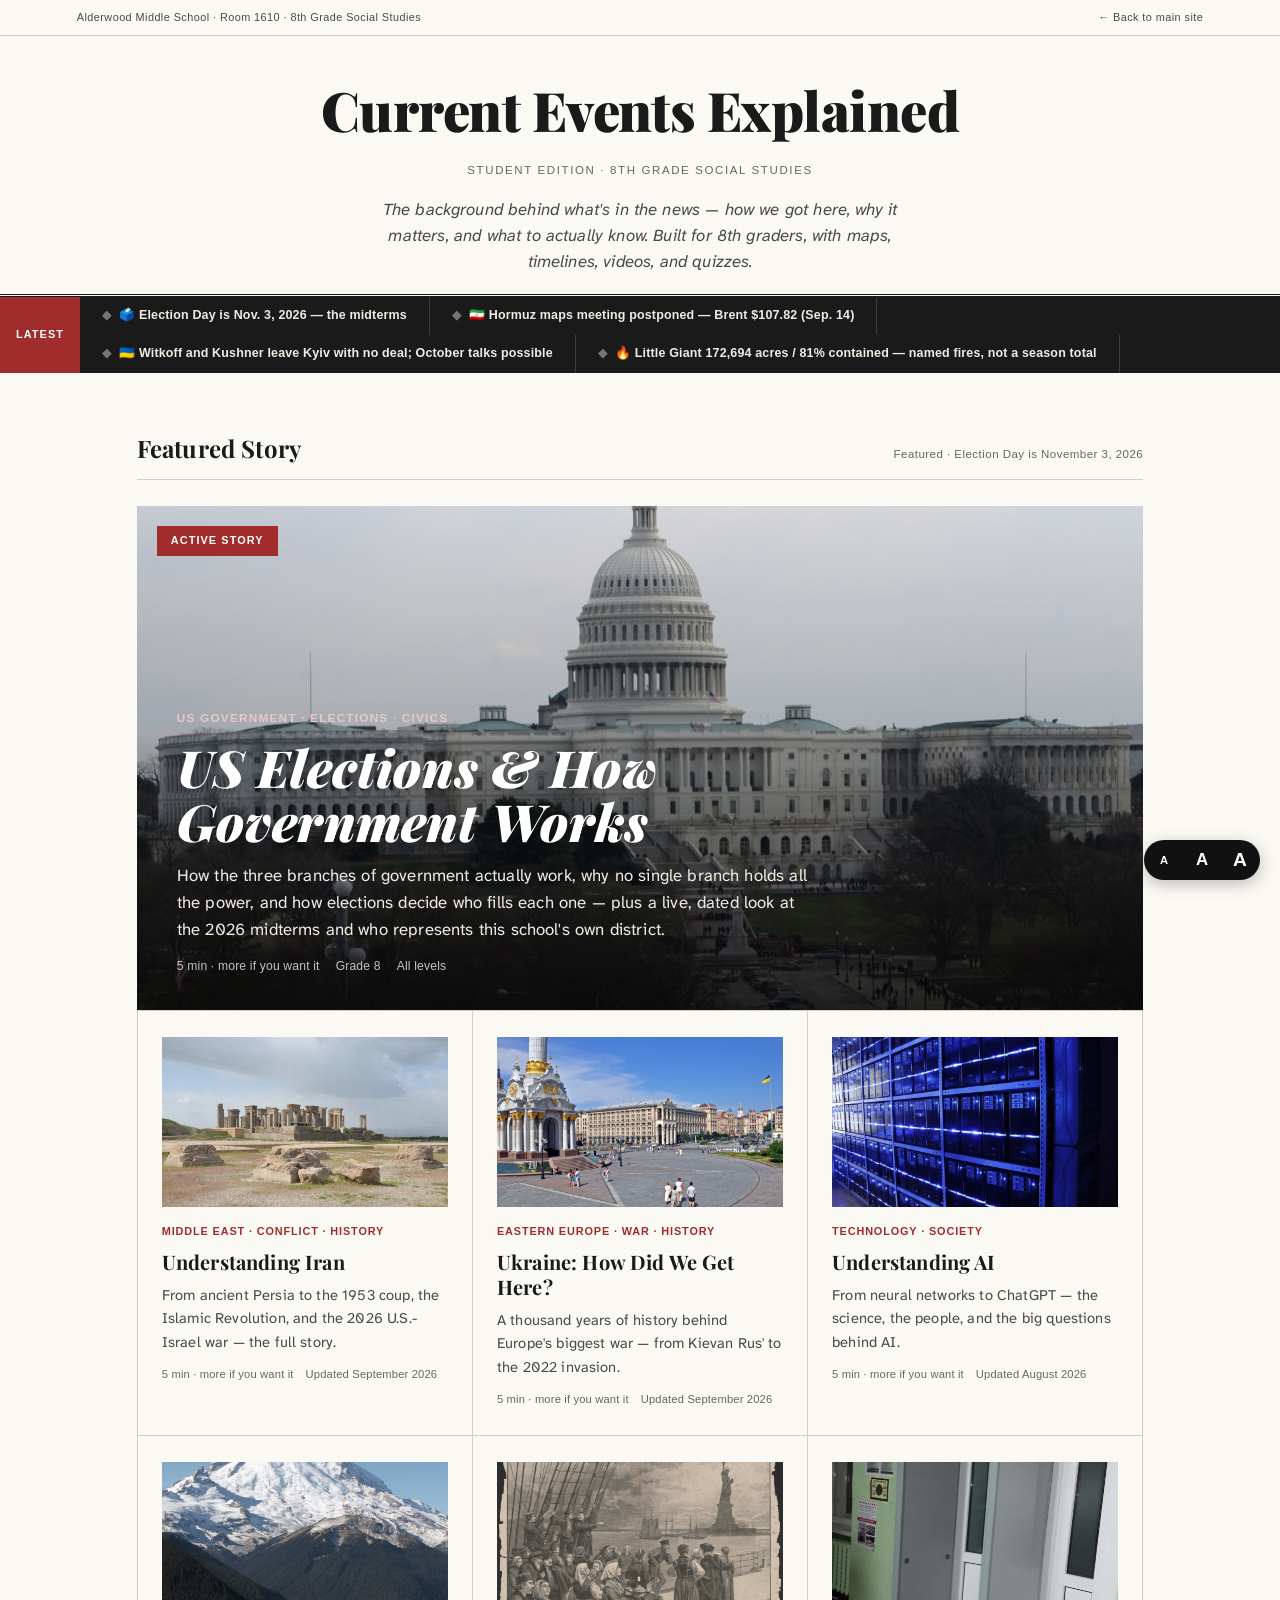
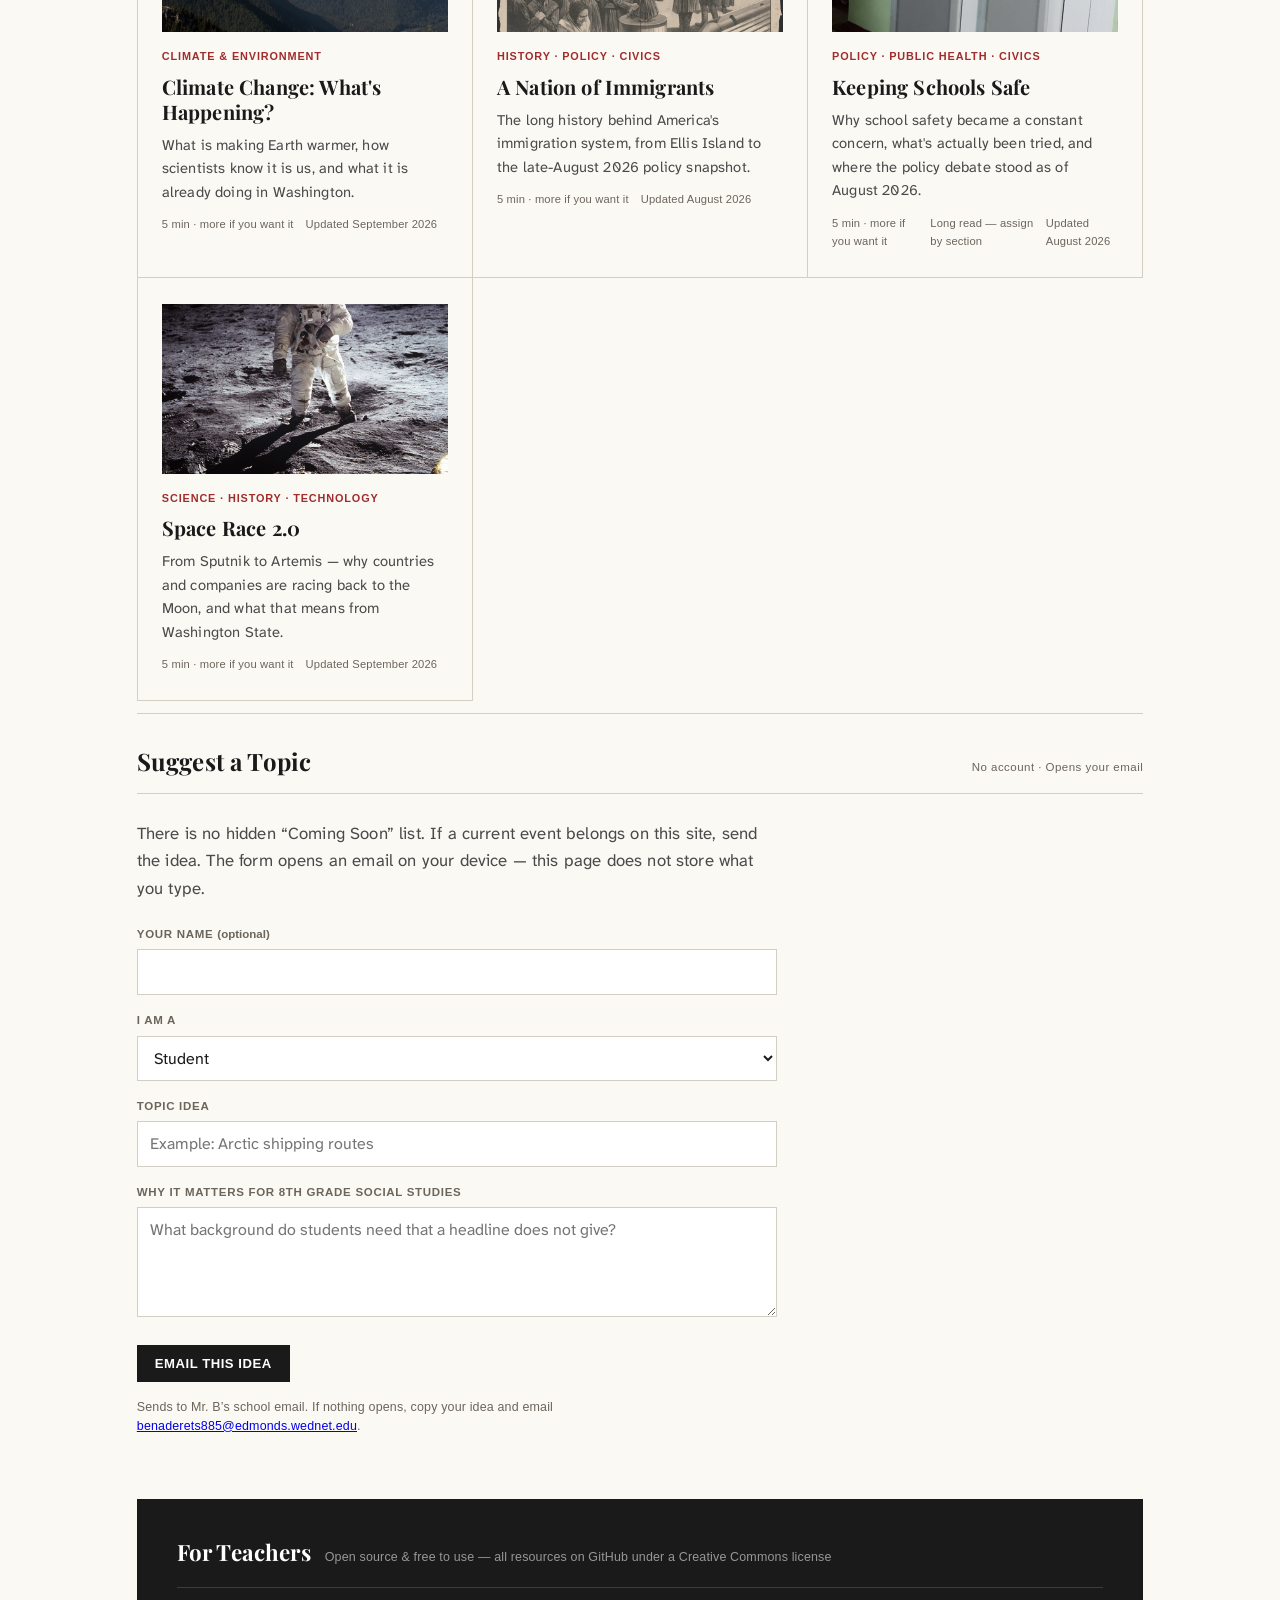
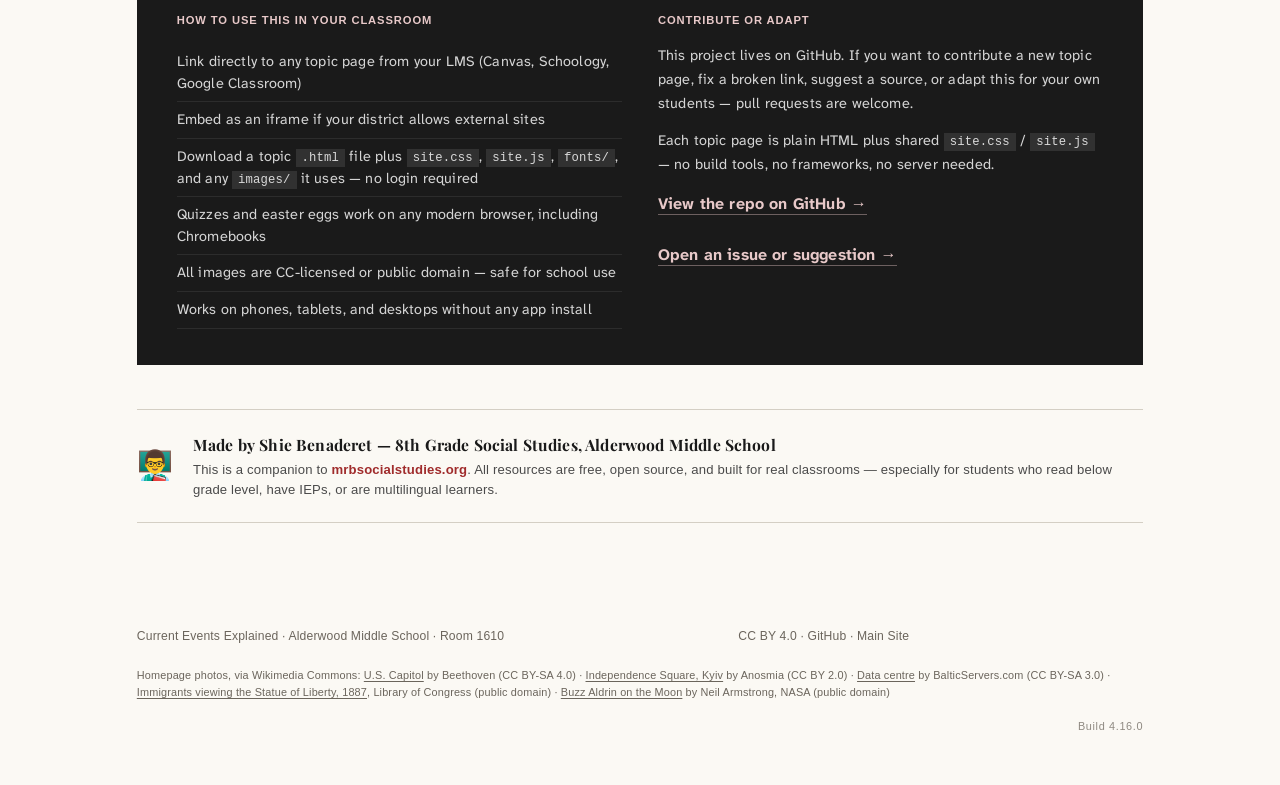
==== commit 61d8f309: "feat: weekly news refresh for September 14, 2026 snapshots (v4.16.0) Update Iran, Ukraine, climate, " ====
--- a/index.html
+++ b/index.html
@@ -387,11 +387,11 @@
 <script>
 const headlines = [
   {text:'🗳️ Election Day is Nov. 3, 2026 — the midterms', href:'us-elections.html', until:'2026-11-03', prefix:'🗳️ ', suffix:' until Election Day — Nov. 3, 2026 midterms'},
-  {text:'🇮🇷 Iran plans a new Gulf restricted zone — Hormuz still a trickle', href:'iran.html'},
-  {text:'🇺🇦 U.S. envoys meet Putin and Zelenskyy — no breakthrough (Sep. 5–6)', href:'ukraine.html#now'},
-  {text:'🔥 Little Giant 171,162 acres (81%); Sinlahekin 166,117 (44%)', href:'climate-change.html'},
+  {text:'🇮🇷 Hormuz maps meeting postponed — Brent $107.82 (Sep. 14)', href:'iran.html'},
+  {text:'🇺🇦 Witkoff and Kushner leave Kyiv with no deal; October talks possible', href:'ukraine.html#now'},
+  {text:'🔥 Little Giant 172,694 acres / 81% contained — named fires, not a season total', href:'climate-change.html'},
   {text:'🤖 71% of U.S. adults think AI will mean fewer jobs (Pew, Aug. 2026)', href:'ai.html#jobs'},
-  {text:'🚀 Artemis III docking test: no earlier than June 2027', href:'space-race.html'},
+  {text:'🚀 Artemis III aimed at June 2027 — still an Earth-orbit docking test', href:'space-race.html'},
 ];
 /* A headline carrying `until` counts down instead of stating a typed number.
    This ticker previously read "68 days until Election Day", which was true
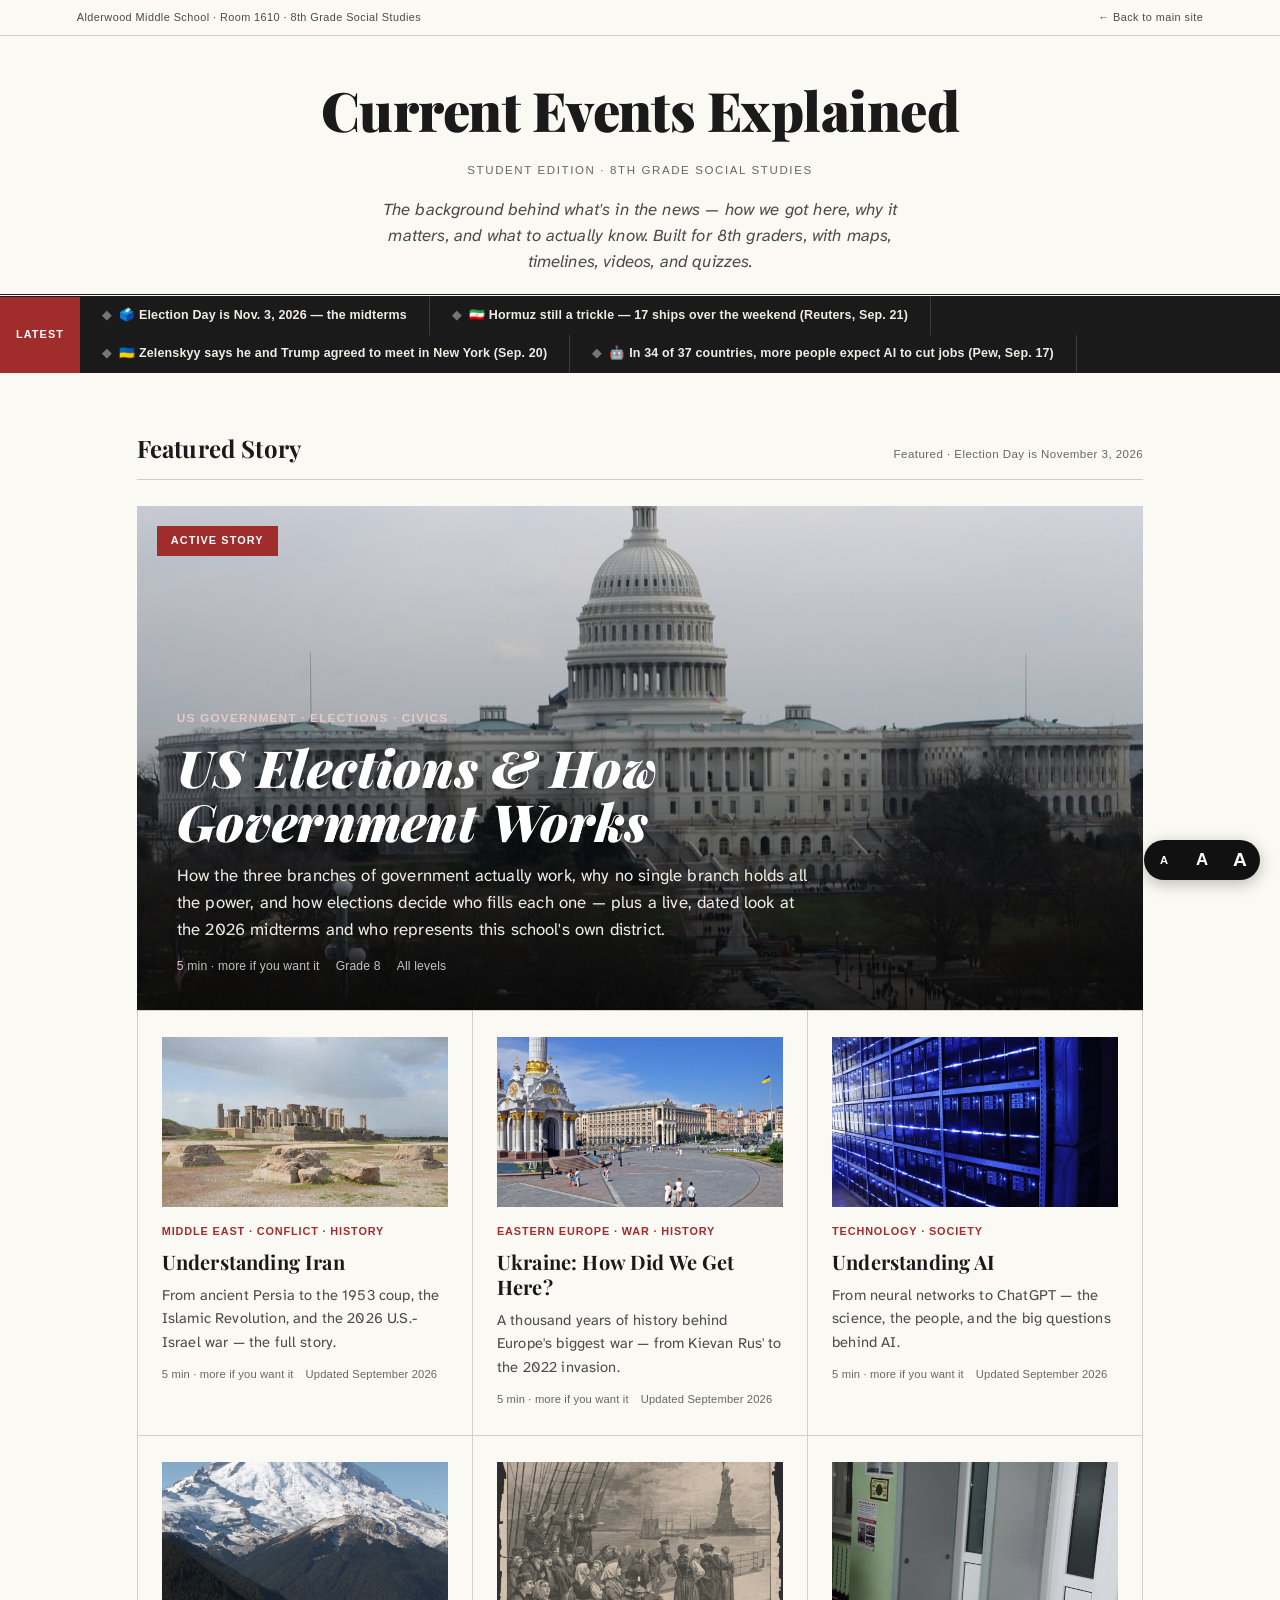
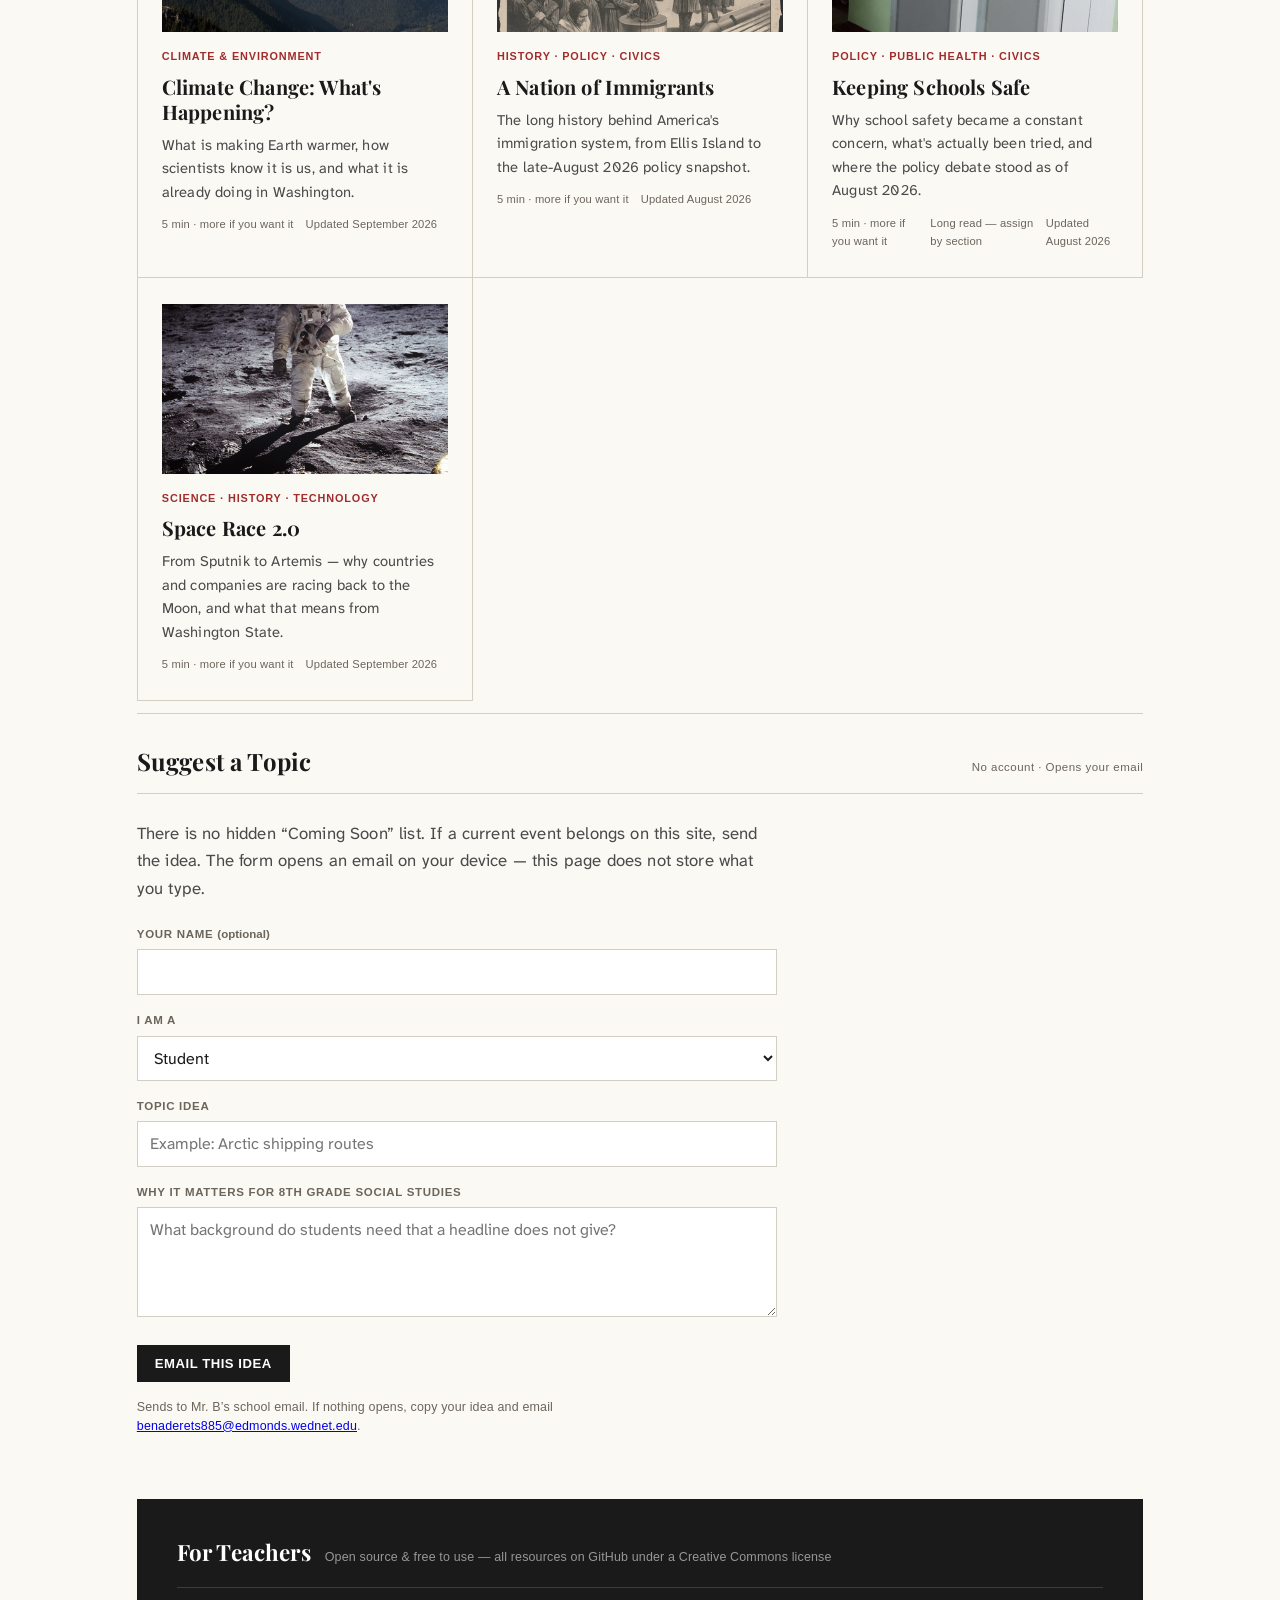
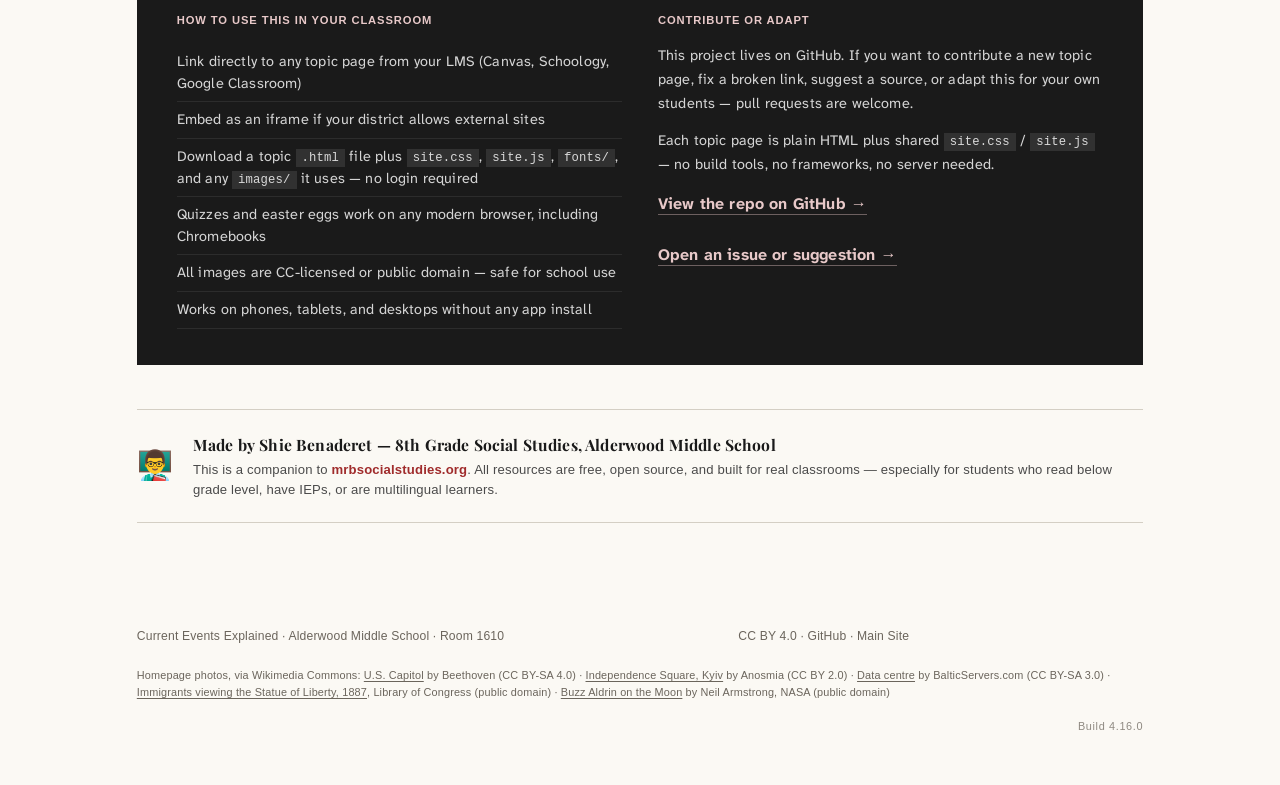
==== commit 9147044e: "Weekly news refresh: September 21, 2026 snapshots (v4.16.0) Update dated panes where sourced develop" ====
--- a/index.html
+++ b/index.html
@@ -262,7 +262,7 @@
       <div class="tier-kicker">Technology · Society</div>
       <h3>Understanding AI</h3>
       <p>From neural networks to ChatGPT — the science, the people, and the big questions behind AI.</p>
-      <div class="tier-meta"><span>5 min · more if you want it</span><span>Updated August 2026</span></div>
+      <div class="tier-meta"><span>5 min · more if you want it</span><span>Updated September 2026</span></div>
     </a>
     <a href="climate-change.html" class="tier-card" data-parts="10">
       <div class="tier-photo"><img src="images/mount-rainier-glaciers.jpg" alt="The glaciers of Mount Rainier, Washington" onerror="this.parentElement.style.background='linear-gradient(135deg,#2e3d49,#0d2430)'" loading="lazy" decoding="async"></div>
@@ -387,11 +387,11 @@
 <script>
 const headlines = [
   {text:'🗳️ Election Day is Nov. 3, 2026 — the midterms', href:'us-elections.html', until:'2026-11-03', prefix:'🗳️ ', suffix:' until Election Day — Nov. 3, 2026 midterms'},
-  {text:'🇮🇷 Hormuz maps meeting postponed — Brent $107.82 (Sep. 14)', href:'iran.html'},
-  {text:'🇺🇦 Witkoff and Kushner leave Kyiv with no deal; October talks possible', href:'ukraine.html#now'},
-  {text:'🔥 Little Giant 172,694 acres / 81% contained — named fires, not a season total', href:'climate-change.html'},
-  {text:'🤖 71% of U.S. adults think AI will mean fewer jobs (Pew, Aug. 2026)', href:'ai.html#jobs'},
-  {text:'🚀 Artemis III aimed at June 2027 — still an Earth-orbit docking test', href:'space-race.html'},
+  {text:'🇮🇷 Hormuz still a trickle — 17 ships over the weekend (Reuters, Sep. 21)', href:'iran.html'},
+  {text:'🇺🇦 Zelenskyy says he and Trump agreed to meet in New York (Sep. 20)', href:'ukraine.html#now'},
+  {text:'🤖 In 34 of 37 countries, more people expect AI to cut jobs (Pew, Sep. 17)', href:'ai.html#jobs'},
+  {text:'🔥 Little Giant 81% contained; WA season still over 800,000 acres', href:'climate-change.html'},
+  {text:'🚀 Artemis III: Earth-orbit docking test, no earlier than June 2027', href:'space-race.html'},
 ];
 /* A headline carrying `until` counts down instead of stating a typed number.
    This ticker previously read "68 days until Election Day", which was true
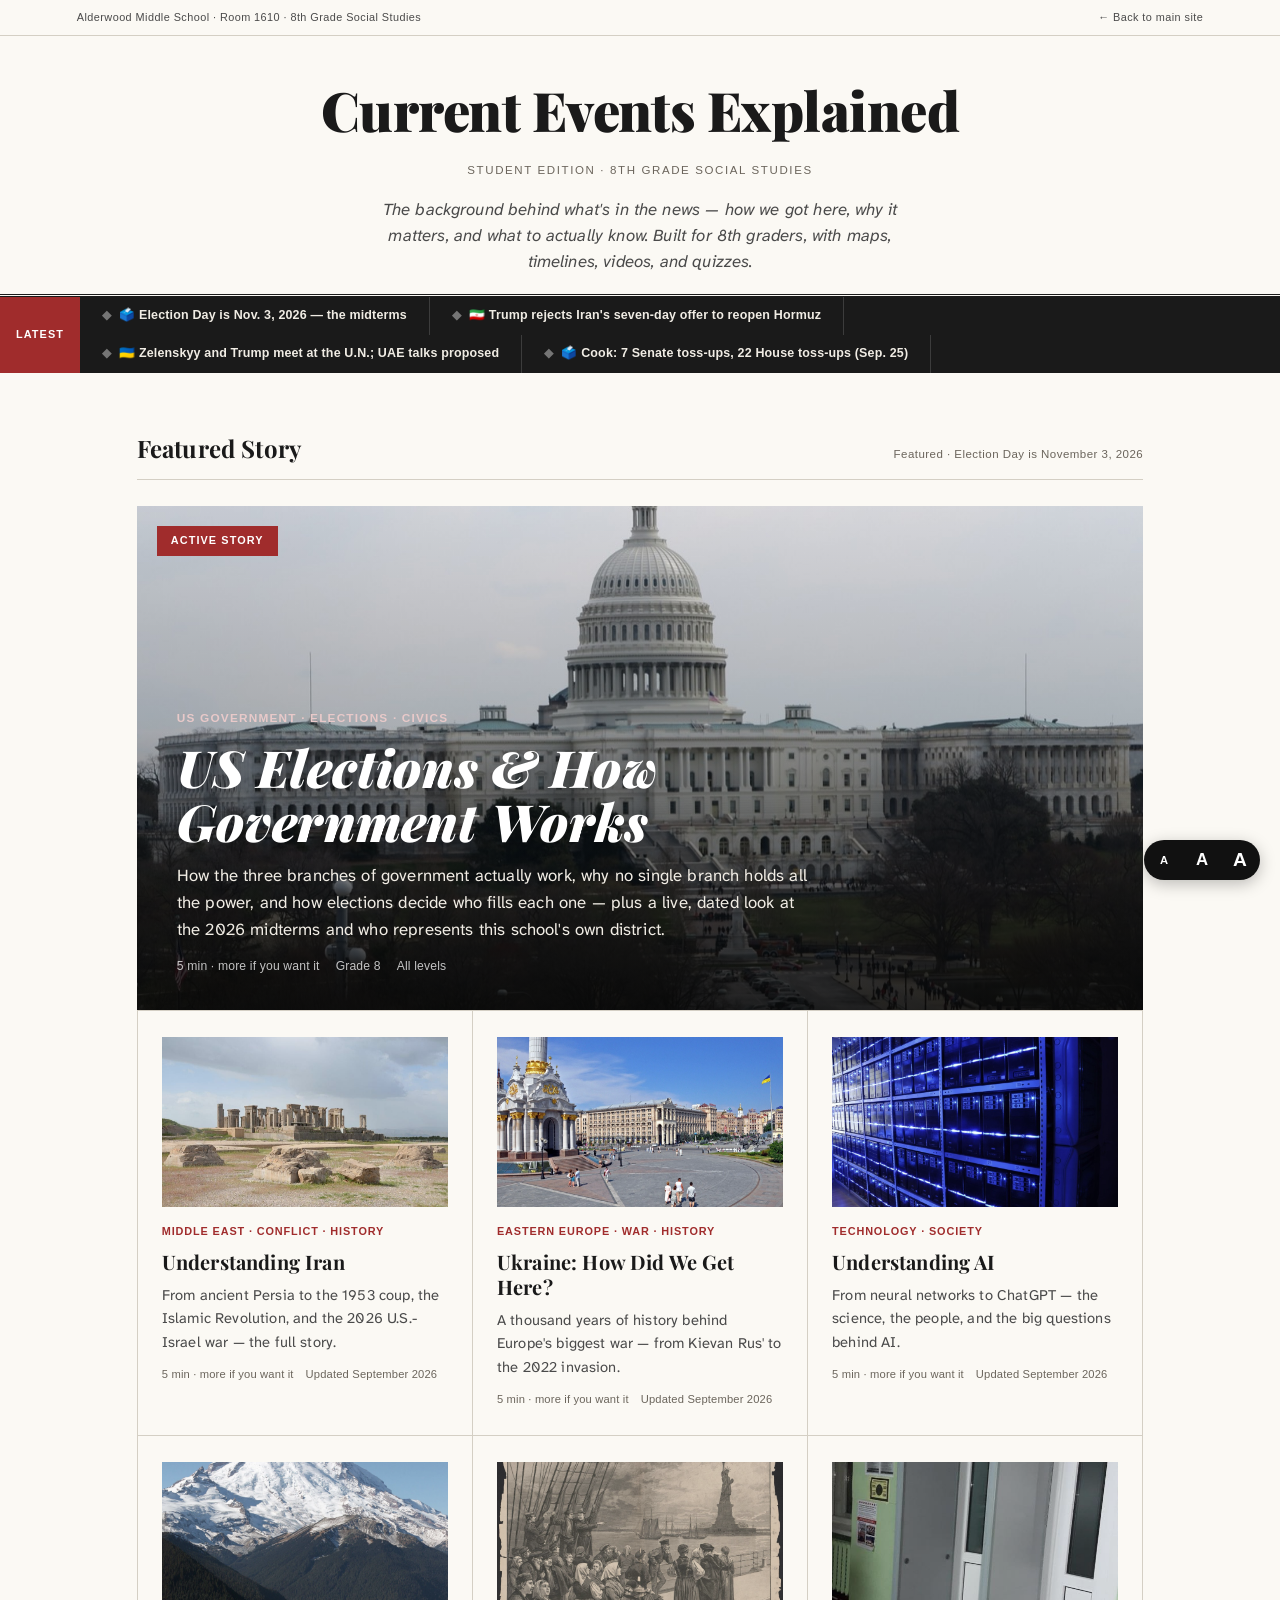
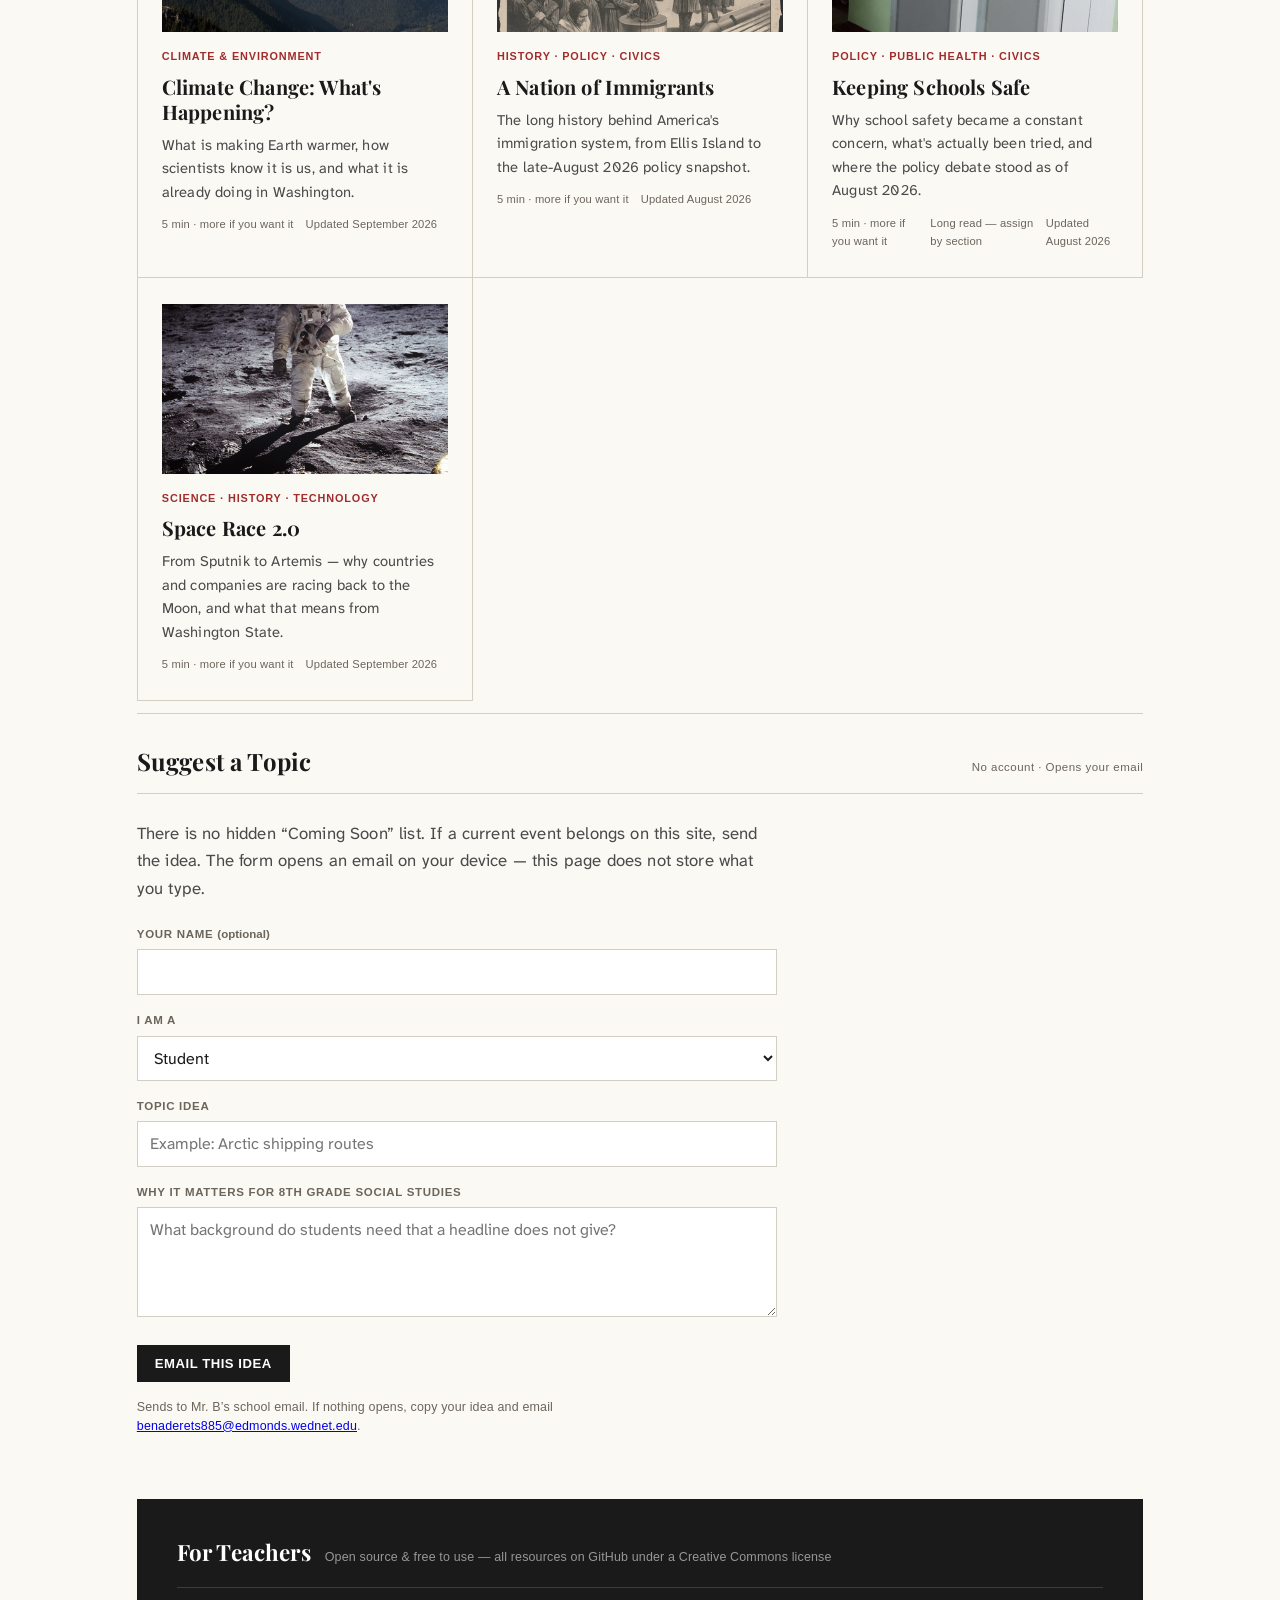
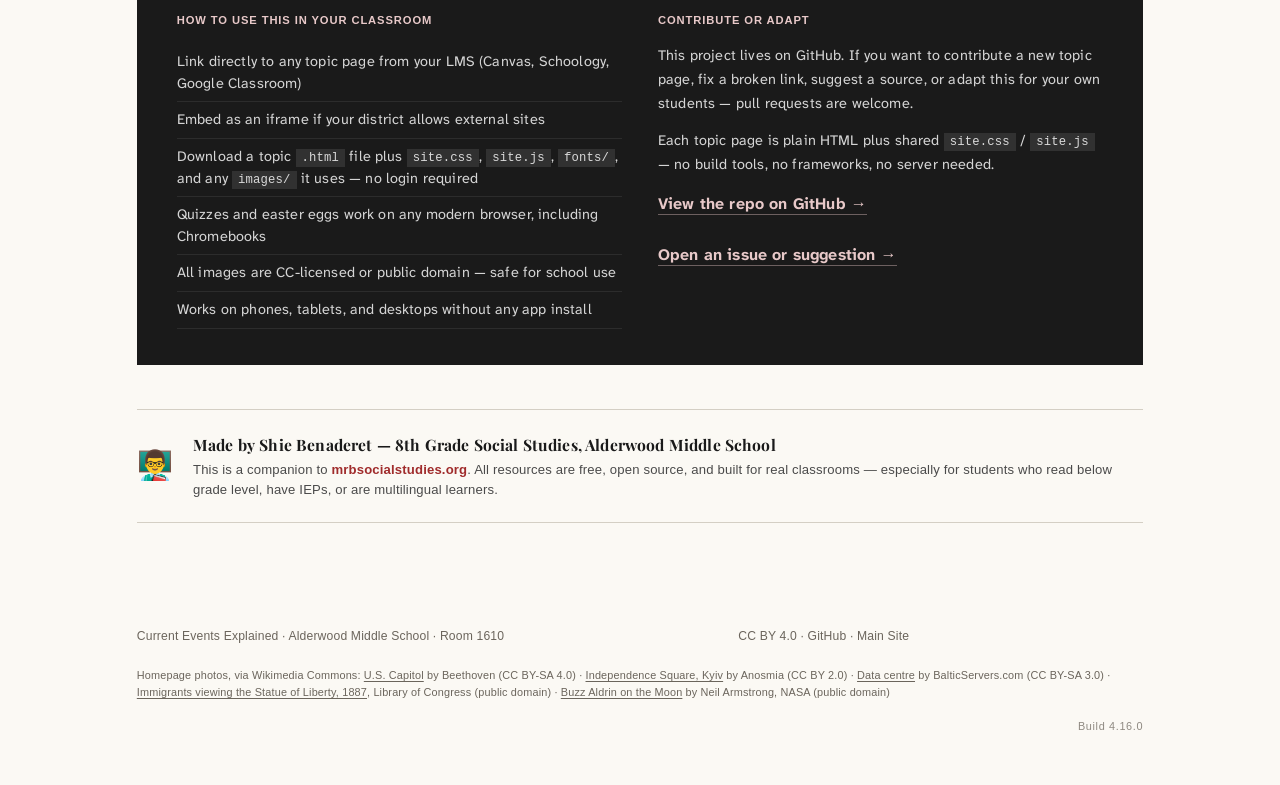
==== commit dc393b8a: "Weekly news refresh: September 28, 2026 snapshots (v4.16.0) Update dated situation copy on pages the" ====
--- a/index.html
+++ b/index.html
@@ -387,11 +387,9 @@
 <script>
 const headlines = [
   {text:'🗳️ Election Day is Nov. 3, 2026 — the midterms', href:'us-elections.html', until:'2026-11-03', prefix:'🗳️ ', suffix:' until Election Day — Nov. 3, 2026 midterms'},
-  {text:'🇮🇷 Hormuz still a trickle — 17 ships over the weekend (Reuters, Sep. 21)', href:'iran.html'},
-  {text:'🇺🇦 Zelenskyy says he and Trump agreed to meet in New York (Sep. 20)', href:'ukraine.html#now'},
-  {text:'🤖 In 34 of 37 countries, more people expect AI to cut jobs (Pew, Sep. 17)', href:'ai.html#jobs'},
-  {text:'🔥 Little Giant 81% contained; WA season still over 800,000 acres', href:'climate-change.html'},
-  {text:'🚀 Artemis III: Earth-orbit docking test, no earlier than June 2027', href:'space-race.html'},
+  {text:'🇮🇷 Trump rejects Iran\'s seven-day offer to reopen Hormuz', href:'iran.html'},
+  {text:'🇺🇦 Zelenskyy and Trump meet at the U.N.; UAE talks proposed', href:'ukraine.html#now'},
+  {text:'🗳️ Cook: 7 Senate toss-ups, 22 House toss-ups (Sep. 25)', href:'us-elections.html'},
 ];
 /* A headline carrying `until` counts down instead of stating a typed number.
    This ticker previously read "68 days until Election Day", which was true
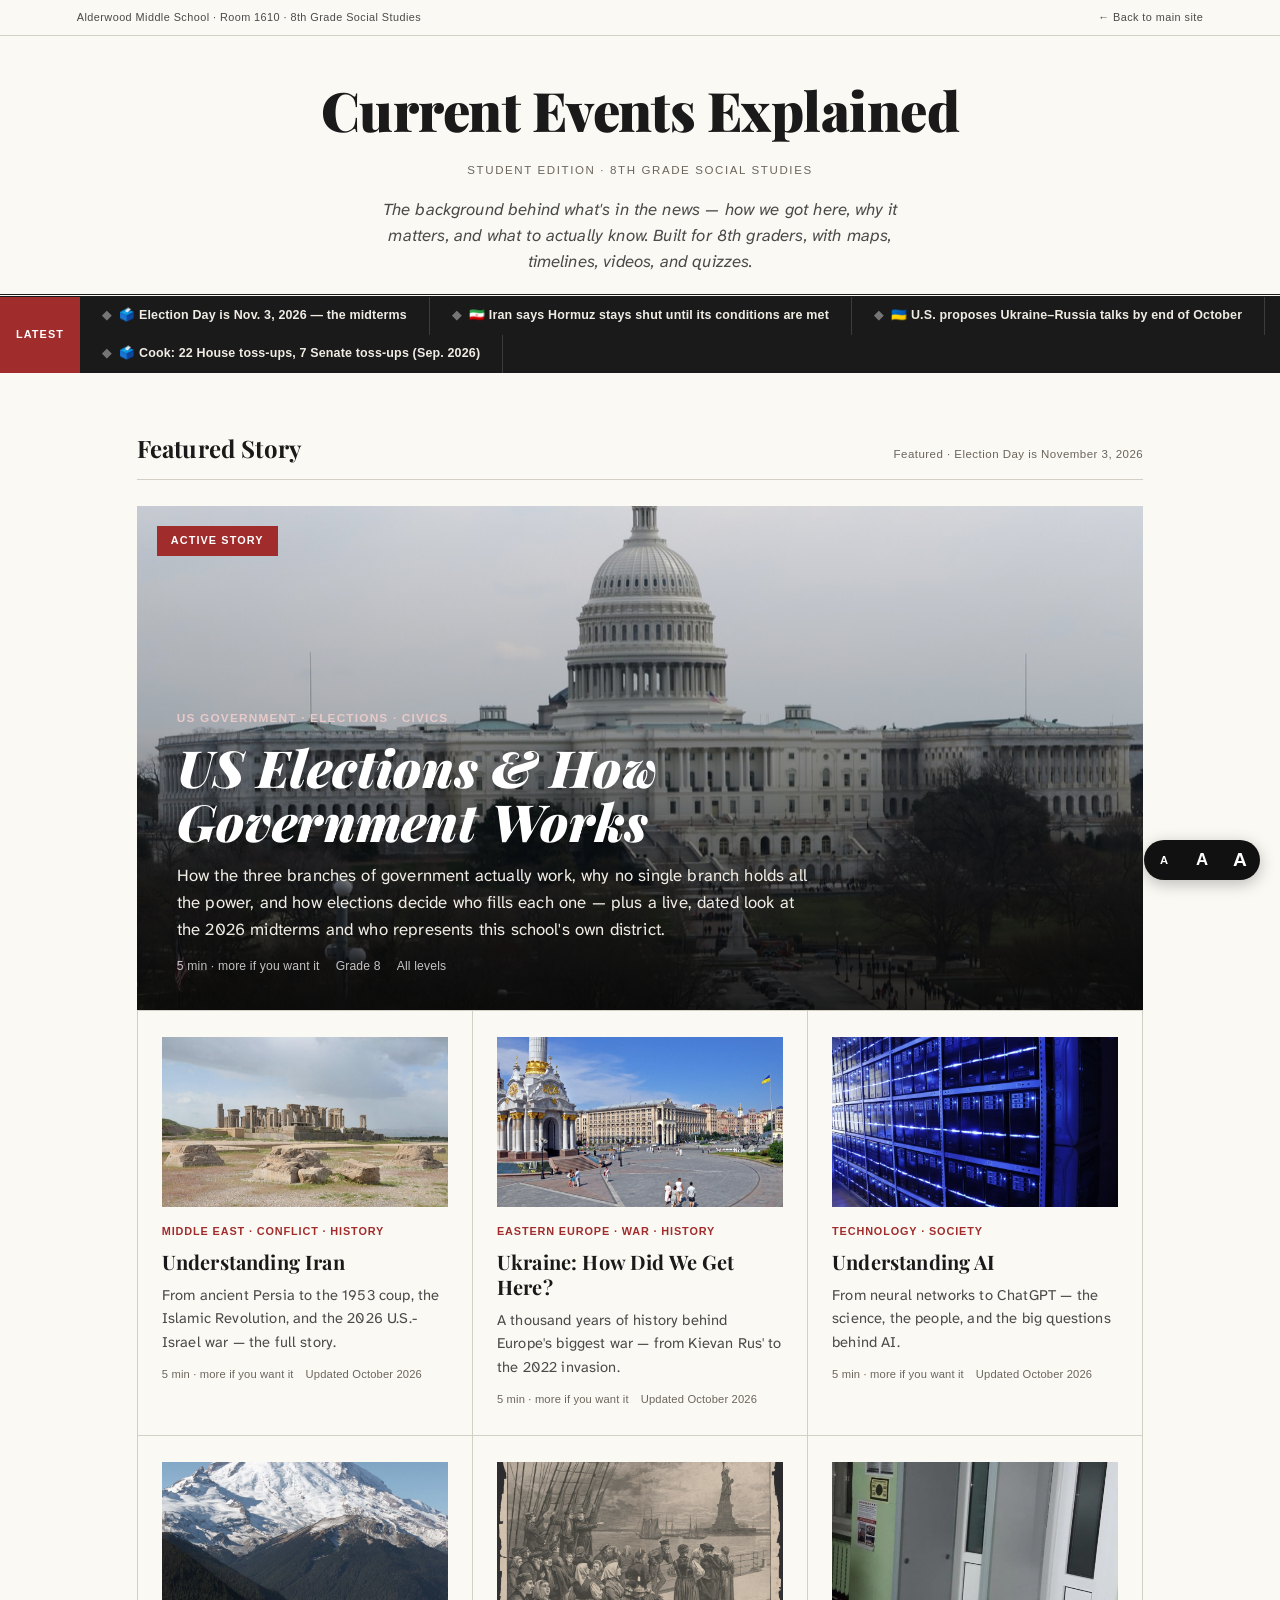
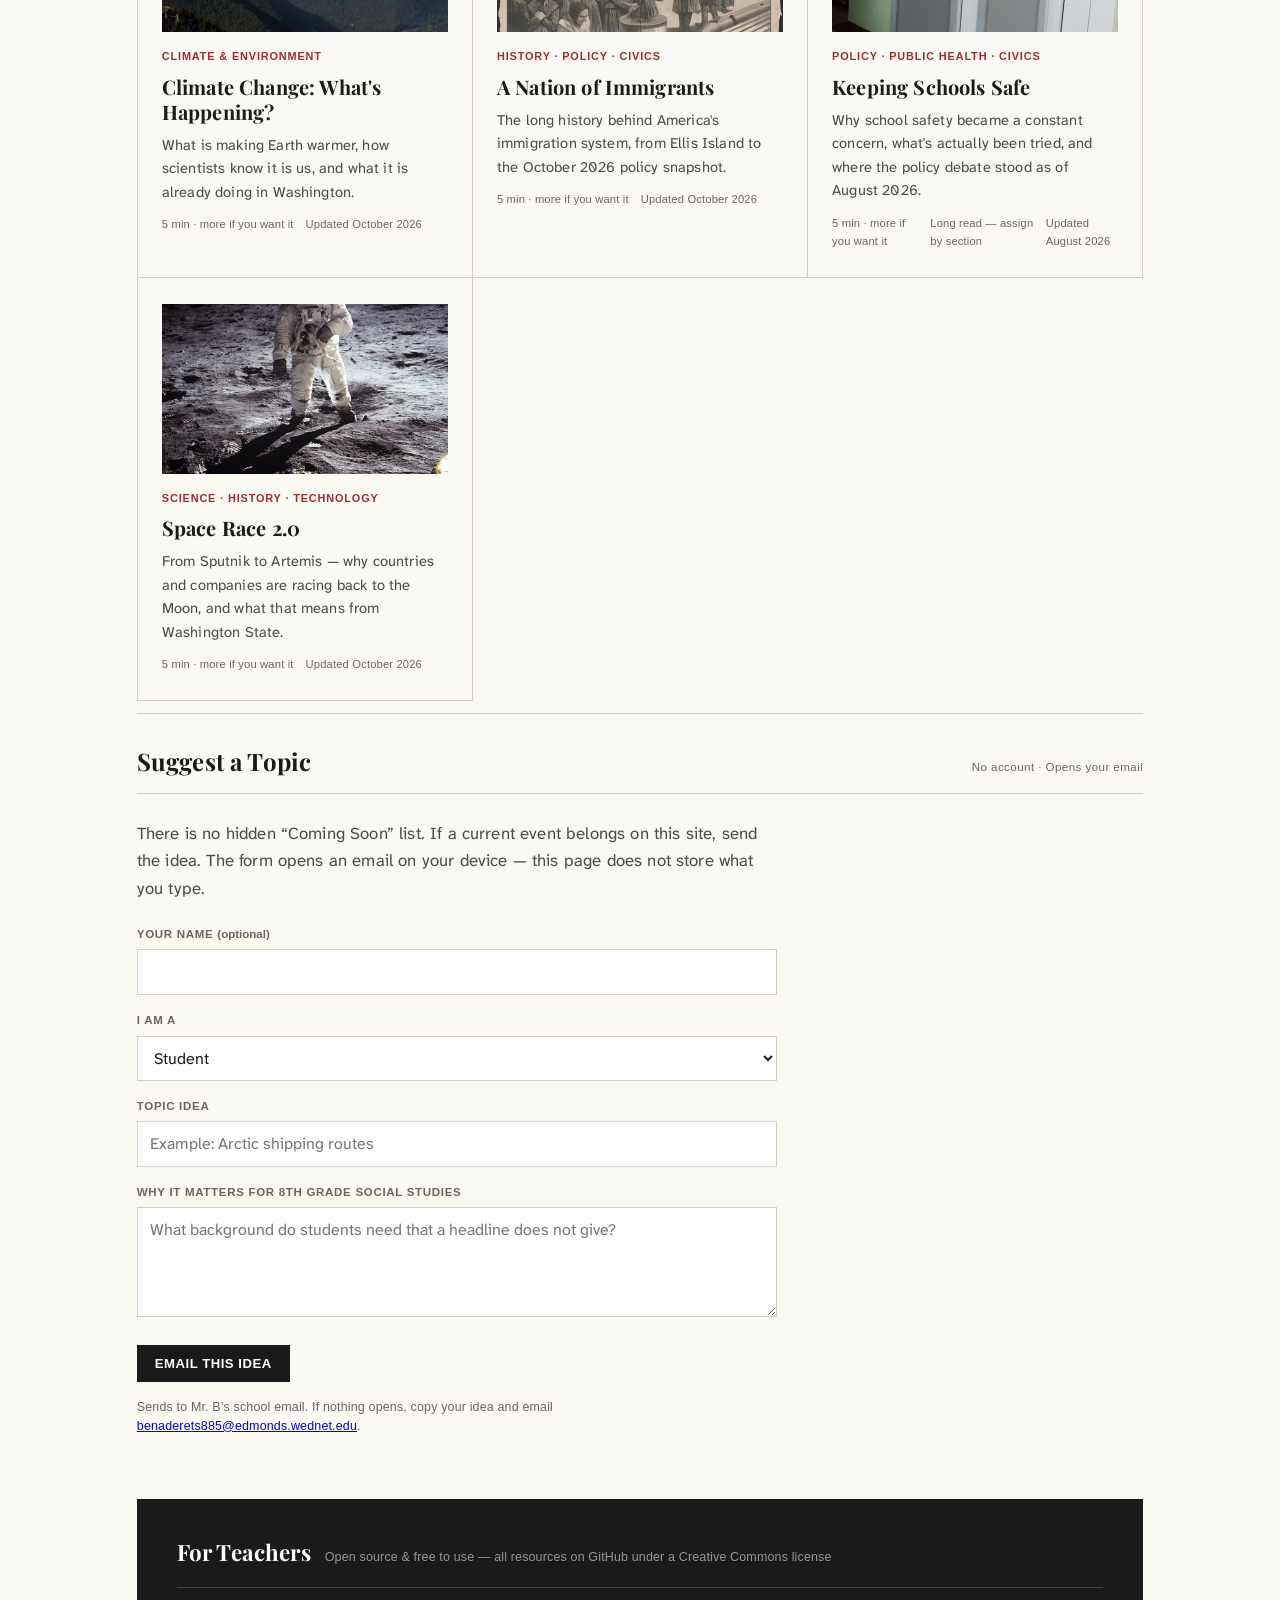
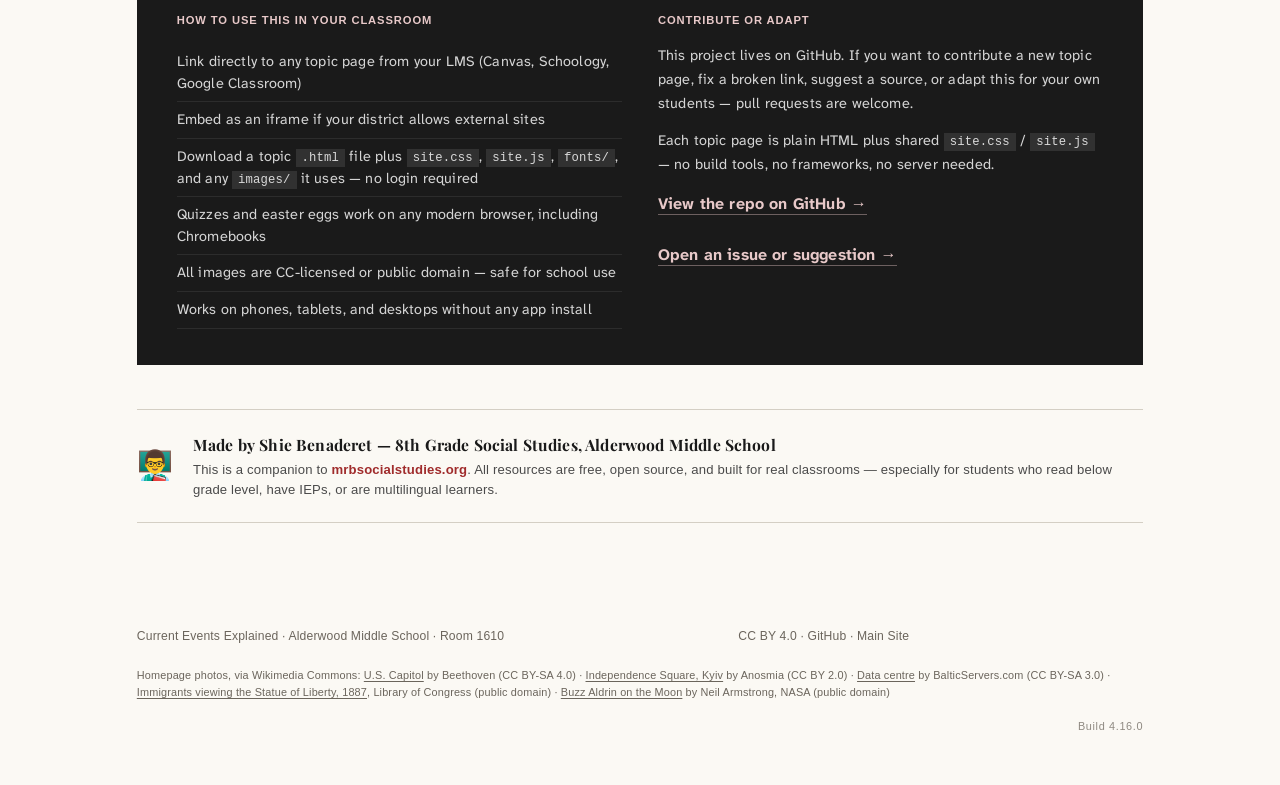
==== commit 6b5d3f3f: "Weekly news refresh: October 5, 2026 snapshots (v4.16.0) Update dated snapshots on pages the news ac" ====
--- a/index.html
+++ b/index.html
@@ -248,35 +248,35 @@
       <div class="tier-kicker">Middle East · Conflict · History</div>
       <h3>Understanding Iran</h3>
       <p>From ancient Persia to the 1953 coup, the Islamic Revolution, and the 2026 U.S.-Israel war — the full story.</p>
-      <div class="tier-meta"><span>5 min · more if you want it</span><span>Updated September 2026</span></div>
+      <div class="tier-meta"><span>5 min · more if you want it</span><span>Updated October 2026</span></div>
     </a>
     <a href="ukraine.html" class="tier-card" data-parts="12">
       <div class="tier-photo"><img src="images/ukraine-card.jpg" alt="Independence Square, Kyiv, Ukraine" onerror="this.parentElement.style.background='linear-gradient(135deg,#1a1a2e,#16213e)'" loading="lazy" decoding="async"></div>
       <div class="tier-kicker">Eastern Europe · War · History</div>
       <h3>Ukraine: How Did We Get Here?</h3>
       <p>A thousand years of history behind Europe's biggest war — from Kievan Rus' to the 2022 invasion.</p>
-      <div class="tier-meta"><span>5 min · more if you want it</span><span>Updated September 2026</span></div>
+      <div class="tier-meta"><span>5 min · more if you want it</span><span>Updated October 2026</span></div>
     </a>
     <a href="ai.html" class="tier-card" data-parts="13">
       <div class="tier-photo"><img src="images/ai-card.jpg" alt="Rows of servers in a data centre — the kind of computer room AI systems run in" onerror="this.parentElement.style.background='linear-gradient(135deg,#0f172a,#1e1b4b)'" loading="lazy" decoding="async"></div>
       <div class="tier-kicker">Technology · Society</div>
       <h3>Understanding AI</h3>
       <p>From neural networks to ChatGPT — the science, the people, and the big questions behind AI.</p>
-      <div class="tier-meta"><span>5 min · more if you want it</span><span>Updated September 2026</span></div>
+      <div class="tier-meta"><span>5 min · more if you want it</span><span>Updated October 2026</span></div>
     </a>
     <a href="climate-change.html" class="tier-card" data-parts="10">
       <div class="tier-photo"><img src="images/mount-rainier-glaciers.jpg" alt="The glaciers of Mount Rainier, Washington" onerror="this.parentElement.style.background='linear-gradient(135deg,#2e3d49,#0d2430)'" loading="lazy" decoding="async"></div>
       <div class="tier-kicker">Climate &amp; Environment</div>
       <h3>Climate Change: What's Happening?</h3>
       <p>What is making Earth warmer, how scientists know it is us, and what it is already doing in Washington.</p>
-      <div class="tier-meta"><span>5 min · more if you want it</span><span>Updated September 2026</span></div>
+      <div class="tier-meta"><span>5 min · more if you want it</span><span>Updated October 2026</span></div>
     </a>
     <a href="immigration.html" class="tier-card" data-parts="11">
       <div class="tier-photo"><img src="images/immigrants-statue-of-liberty-1887.jpg" alt="Immigrants on the steerage deck view the Statue of Liberty, 1887" onerror="this.parentElement.style.background='linear-gradient(135deg,#3a2f1e,#1a2a4a)'" loading="lazy" decoding="async"></div>
       <div class="tier-kicker">History · Policy · Civics</div>
       <h3>A Nation of Immigrants</h3>
-      <p>The long history behind America's immigration system, from Ellis Island to the late-August 2026 policy snapshot.</p>
-      <div class="tier-meta"><span>5 min · more if you want it</span><span>Updated August 2026</span></div>
+      <p>The long history behind America's immigration system, from Ellis Island to the October 2026 policy snapshot.</p>
+      <div class="tier-meta"><span>5 min · more if you want it</span><span>Updated October 2026</span></div>
     </a>
     <a href="gun-violence.html" class="tier-card" data-parts="11">
       <div class="tier-photo"><img src="images/school-metal-detector.jpg" alt="A walk-through metal detector installed at a school entrance" onerror="this.parentElement.style.background='linear-gradient(135deg,#3a4048,#1a1a1a)'" loading="lazy" decoding="async"></div>
@@ -290,7 +290,7 @@
       <div class="tier-kicker">Science · History · Technology</div>
       <h3>Space Race 2.0</h3>
       <p>From Sputnik to Artemis — why countries and companies are racing back to the Moon, and what that means from Washington State.</p>
-      <div class="tier-meta"><span>5 min · more if you want it</span><span>Updated September 2026</span></div>
+      <div class="tier-meta"><span>5 min · more if you want it</span><span>Updated October 2026</span></div>
     </a>
   </div>
 
@@ -387,9 +387,11 @@
 <script>
 const headlines = [
   {text:'🗳️ Election Day is Nov. 3, 2026 — the midterms', href:'us-elections.html', until:'2026-11-03', prefix:'🗳️ ', suffix:' until Election Day — Nov. 3, 2026 midterms'},
-  {text:'🇮🇷 Trump rejects Iran\'s seven-day offer to reopen Hormuz', href:'iran.html'},
-  {text:'🇺🇦 Zelenskyy and Trump meet at the U.N.; UAE talks proposed', href:'ukraine.html#now'},
-  {text:'🗳️ Cook: 7 Senate toss-ups, 22 House toss-ups (Sep. 25)', href:'us-elections.html'},
+  {text:'🇮🇷 Iran says Hormuz stays shut until its conditions are met', href:'iran.html'},
+  {text:'🇺🇦 U.S. proposes Ukraine–Russia talks by end of October', href:'ukraine.html#now'},
+  {text:'🗳️ Cook: 22 House toss-ups, 7 Senate toss-ups (Sep. 2026)', href:'us-elections.html'},
+  {text:'🔥 WA DNR: 849,521 response acres burned as of Oct. 5', href:'climate-change.html'},
+  {text:'🚀 Artemis III ~90 days behind; Starliner window Dec–Jan', href:'space-race.html'},
 ];
 /* A headline carrying `until` counts down instead of stating a typed number.
    This ticker previously read "68 days until Election Day", which was true
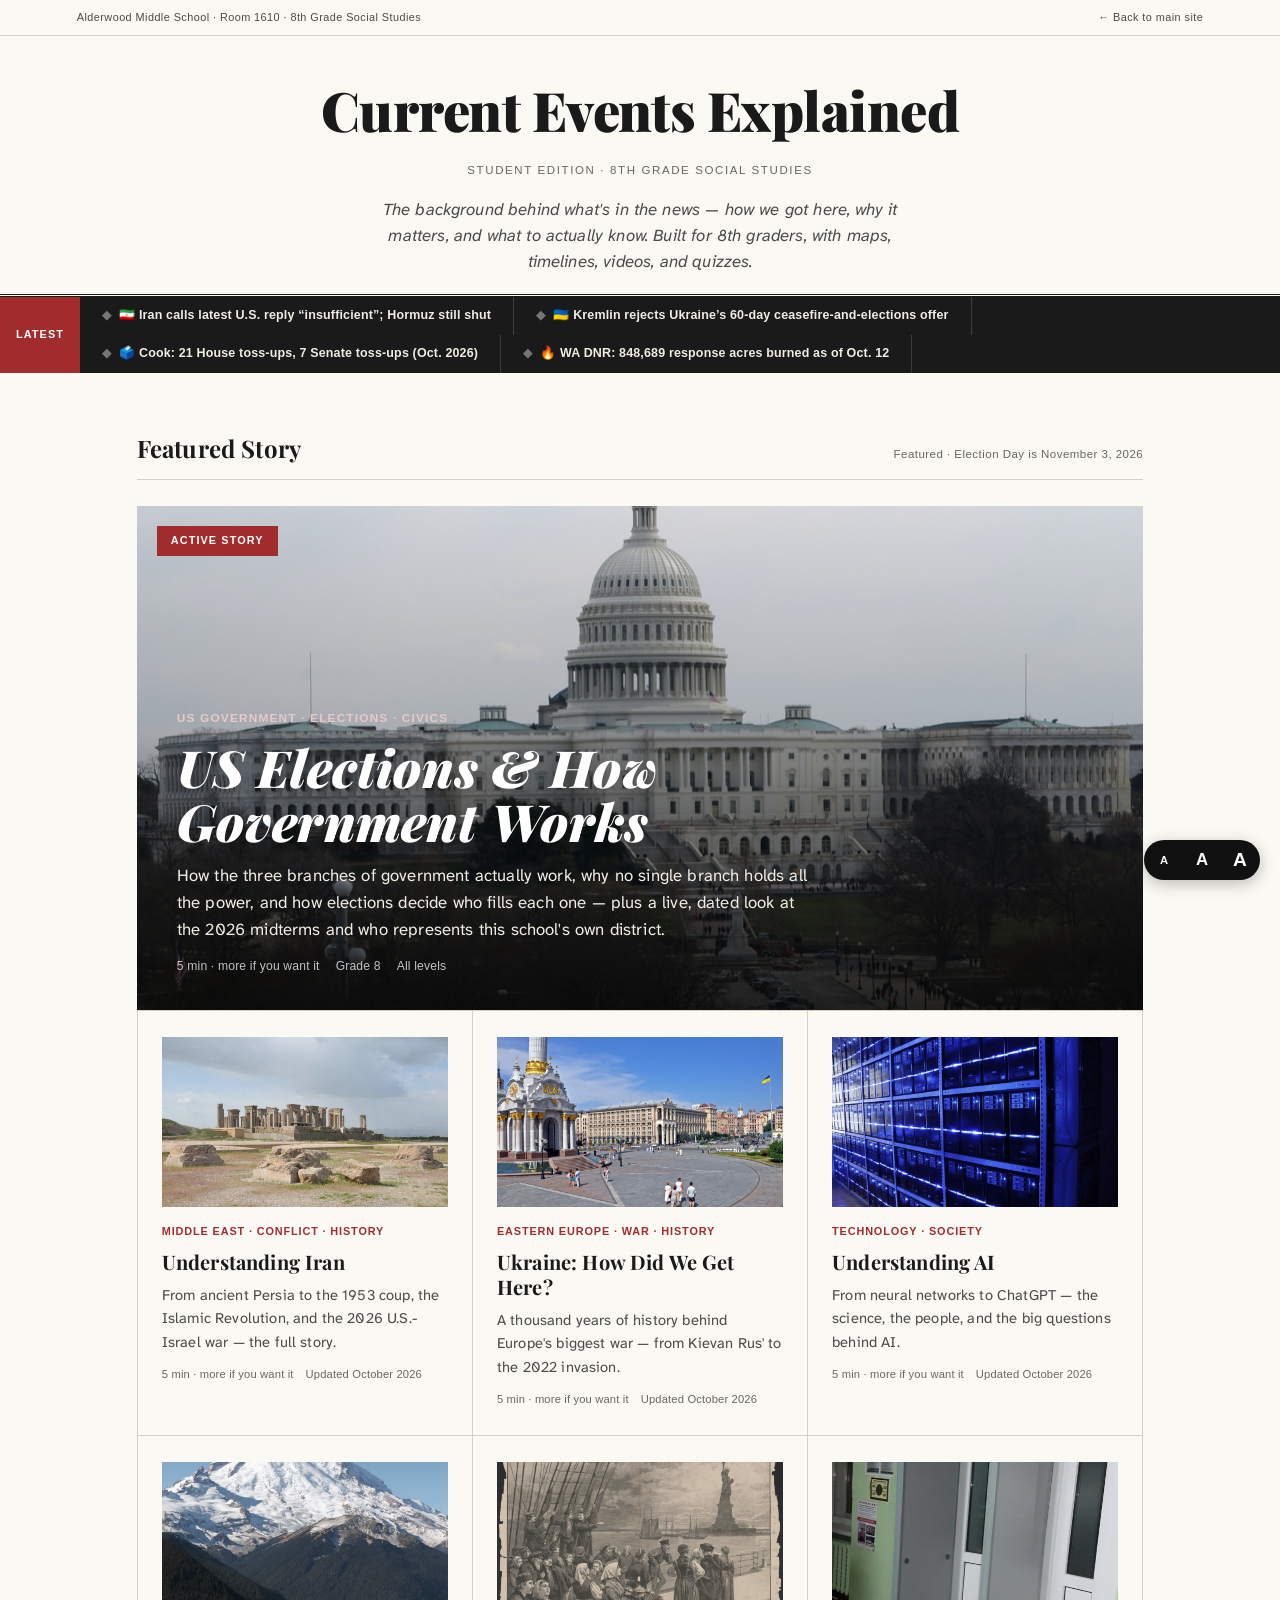
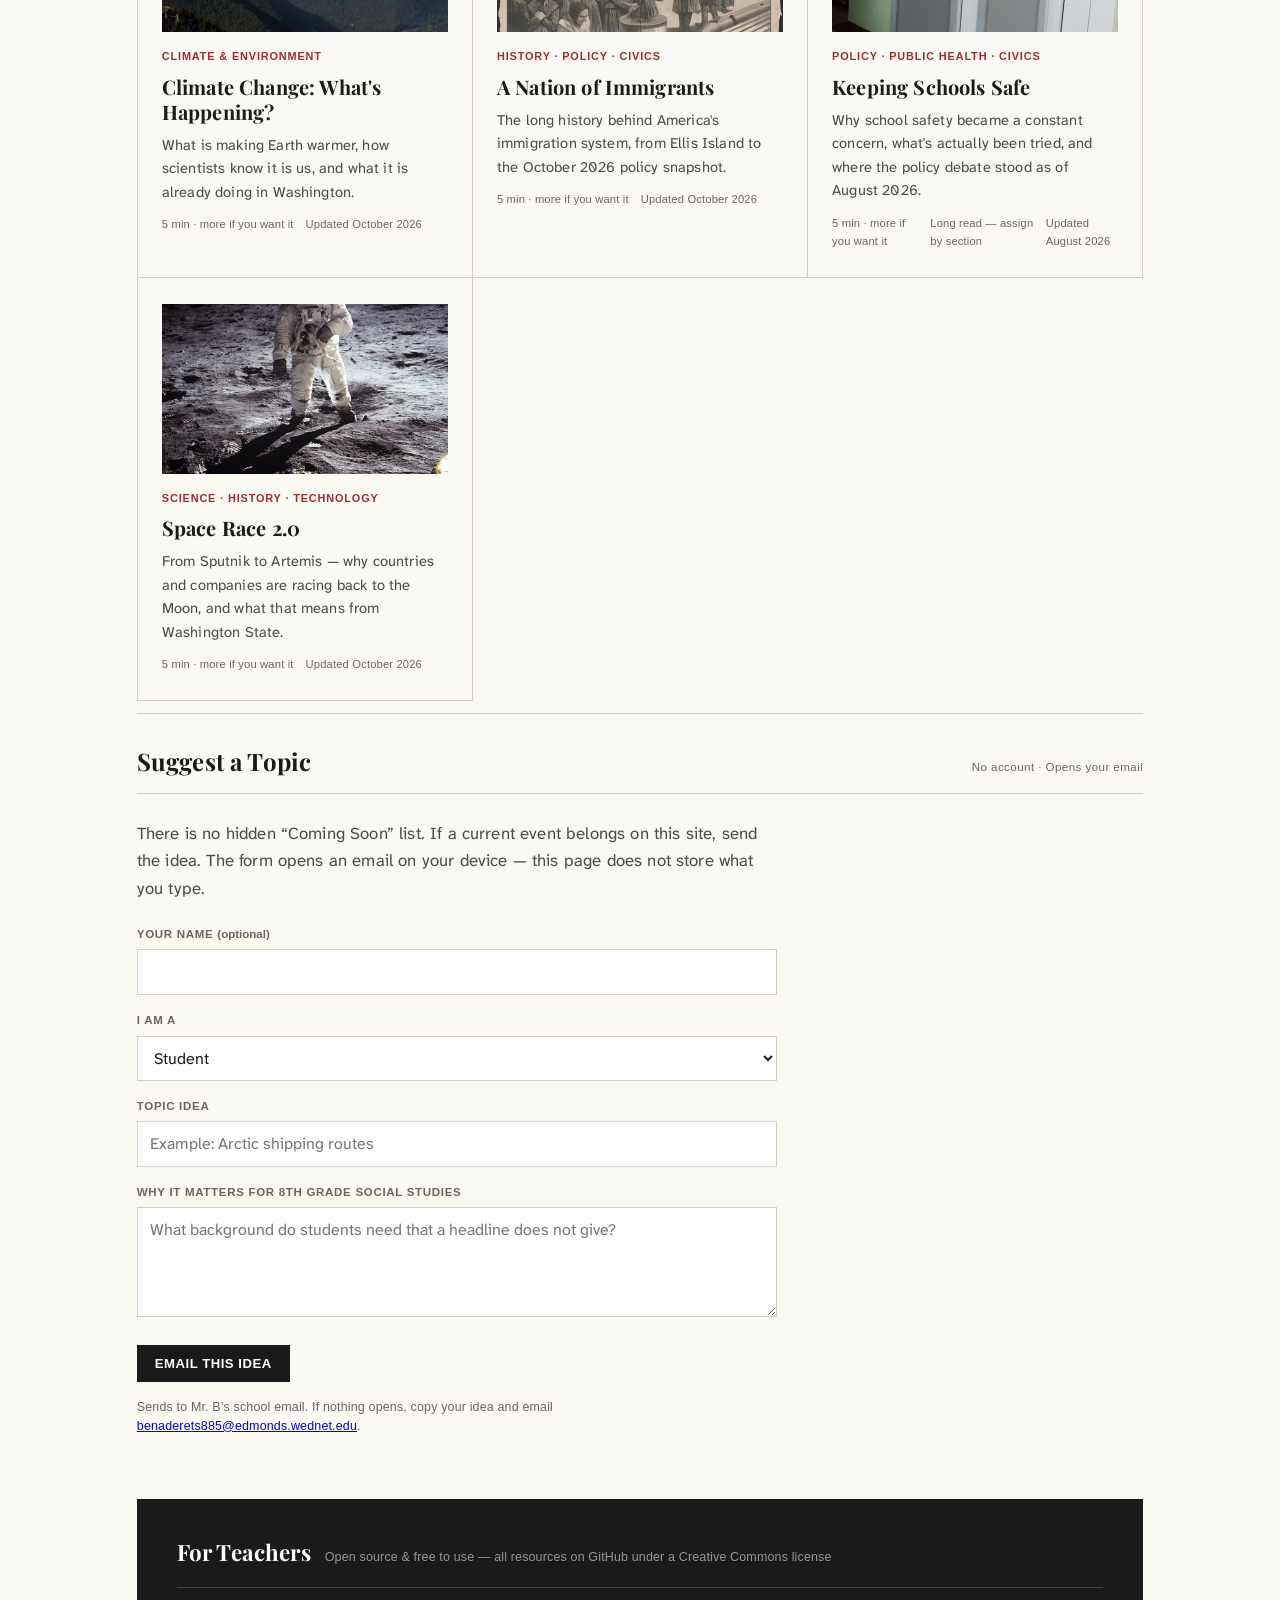
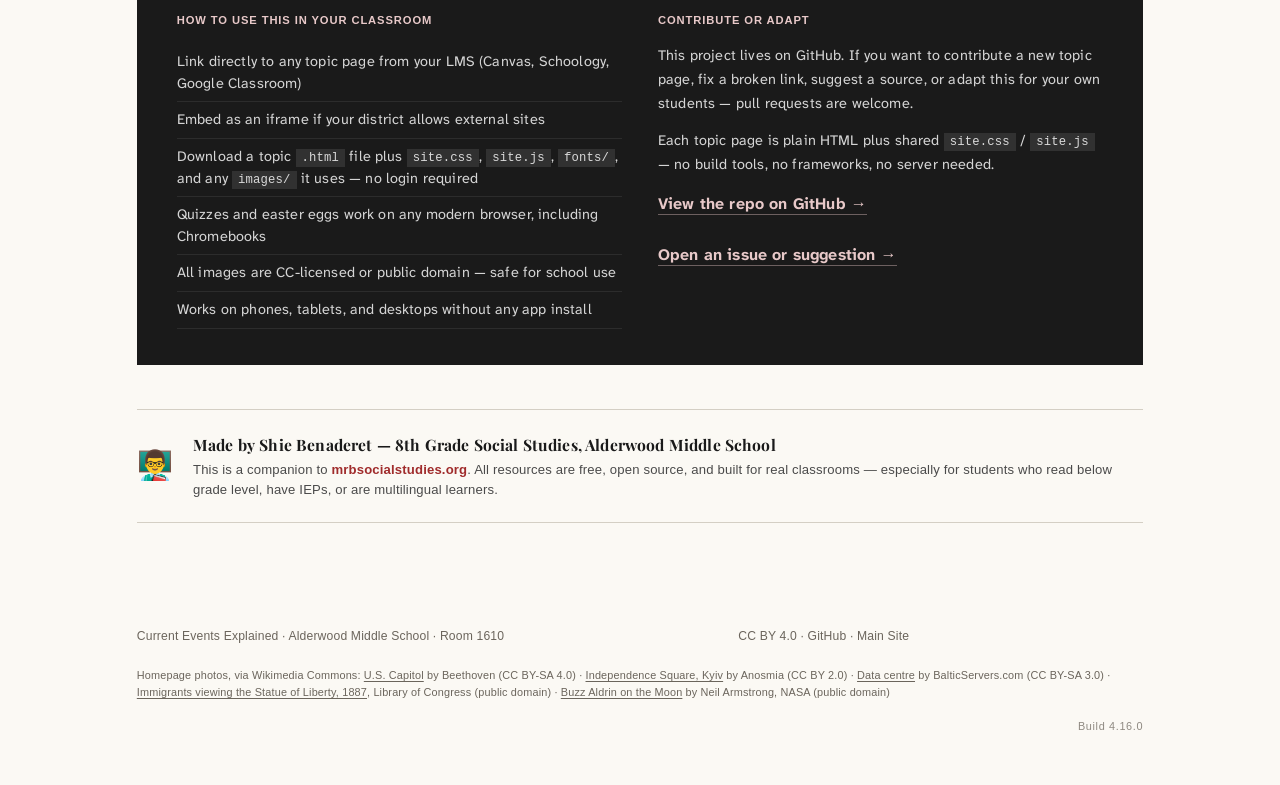
==== commit b5f870da: "feat: Oct 12 weekly snapshots (v4.16.0) Refresh dated panes where sourced news actually moved: Iran'" ====
--- a/index.html
+++ b/index.html
@@ -386,12 +386,10 @@
 
 <script>
 const headlines = [
-  {text:'🗳️ Election Day is Nov. 3, 2026 — the midterms', href:'us-elections.html', until:'2026-11-03', prefix:'🗳️ ', suffix:' until Election Day — Nov. 3, 2026 midterms'},
-  {text:'🇮🇷 Iran says Hormuz stays shut until its conditions are met', href:'iran.html'},
-  {text:'🇺🇦 U.S. proposes Ukraine–Russia talks by end of October', href:'ukraine.html#now'},
-  {text:'🗳️ Cook: 22 House toss-ups, 7 Senate toss-ups (Sep. 2026)', href:'us-elections.html'},
-  {text:'🔥 WA DNR: 849,521 response acres burned as of Oct. 5', href:'climate-change.html'},
-  {text:'🚀 Artemis III ~90 days behind; Starliner window Dec–Jan', href:'space-race.html'},
+  {text:'🇮🇷 Iran calls latest U.S. reply “insufficient”; Hormuz still shut', href:'iran.html'},
+  {text:'🇺🇦 Kremlin rejects Ukraine’s 60-day ceasefire-and-elections offer', href:'ukraine.html#now'},
+  {text:'🗳️ Cook: 21 House toss-ups, 7 Senate toss-ups (Oct. 2026)', href:'us-elections.html'},
+  {text:'🔥 WA DNR: 848,689 response acres burned as of Oct. 12', href:'climate-change.html'},
 ];
 /* A headline carrying `until` counts down instead of stating a typed number.
    This ticker previously read "68 days until Election Day", which was true
